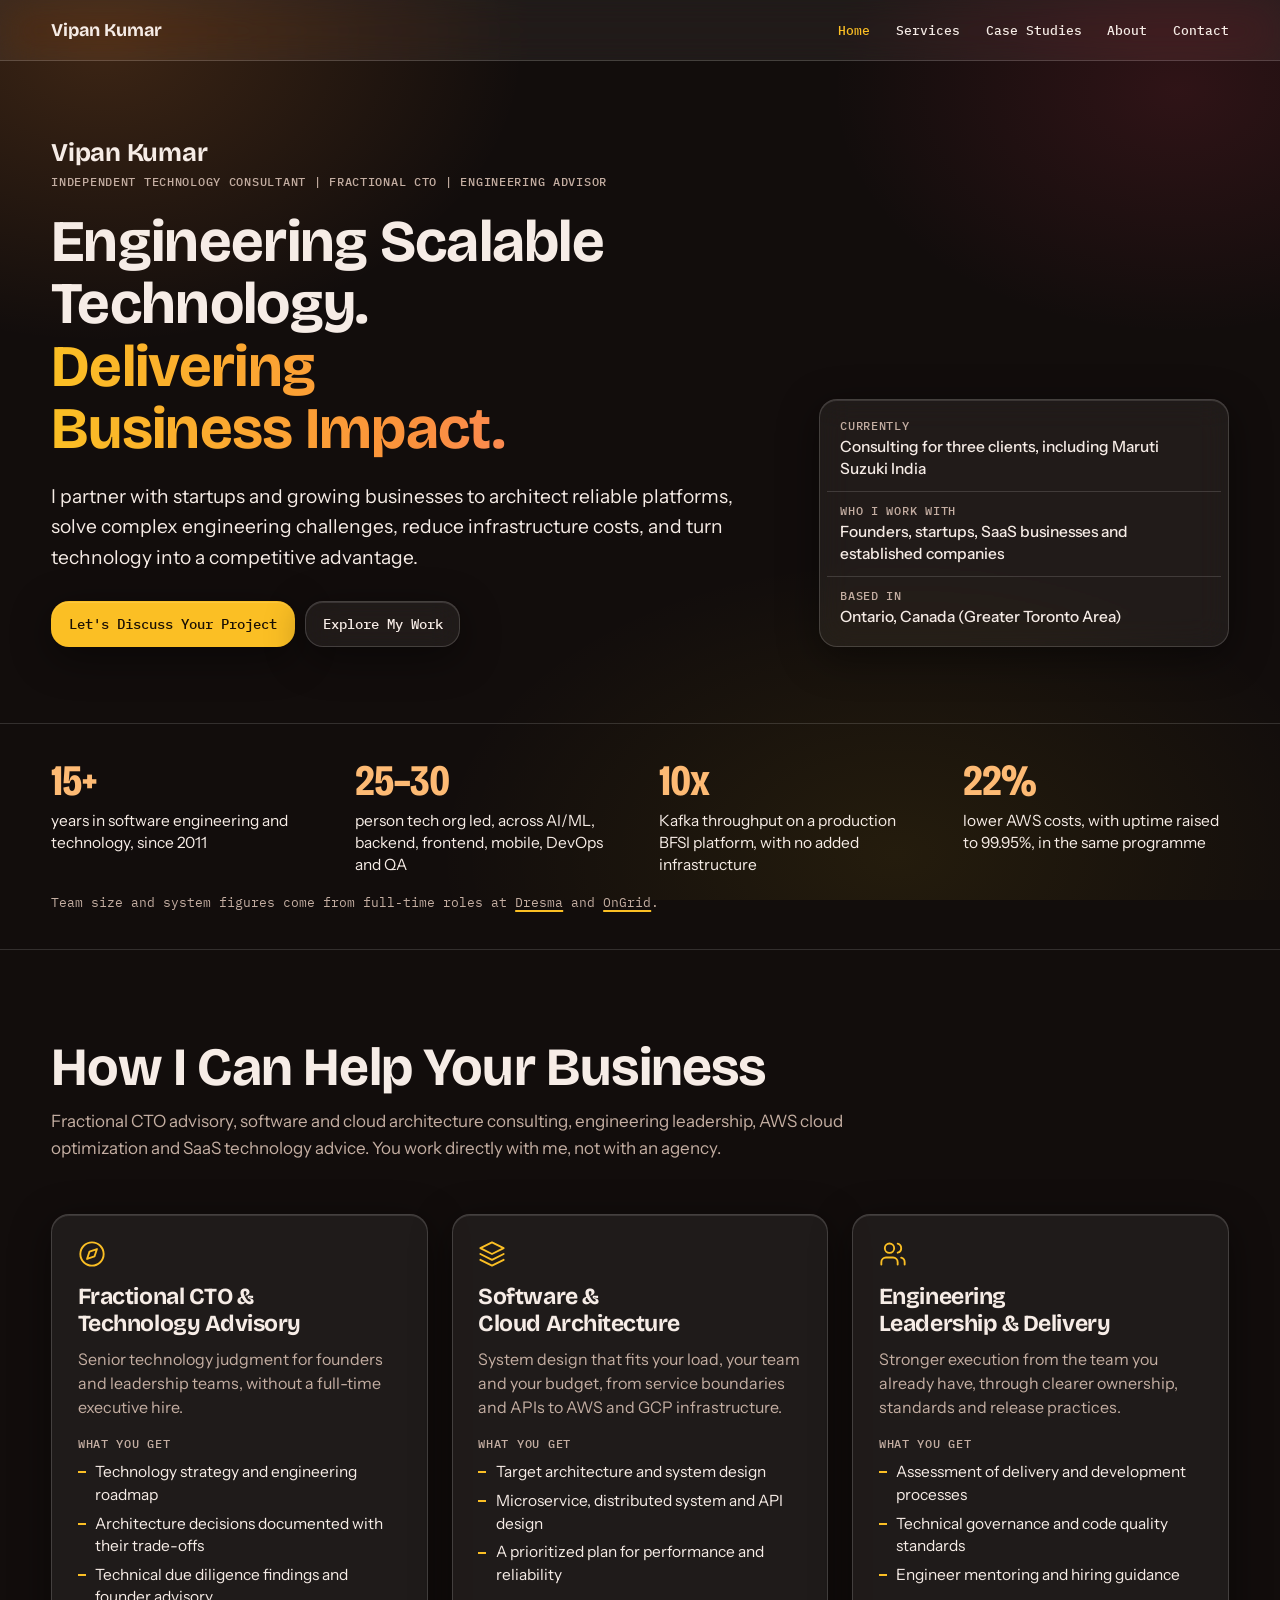
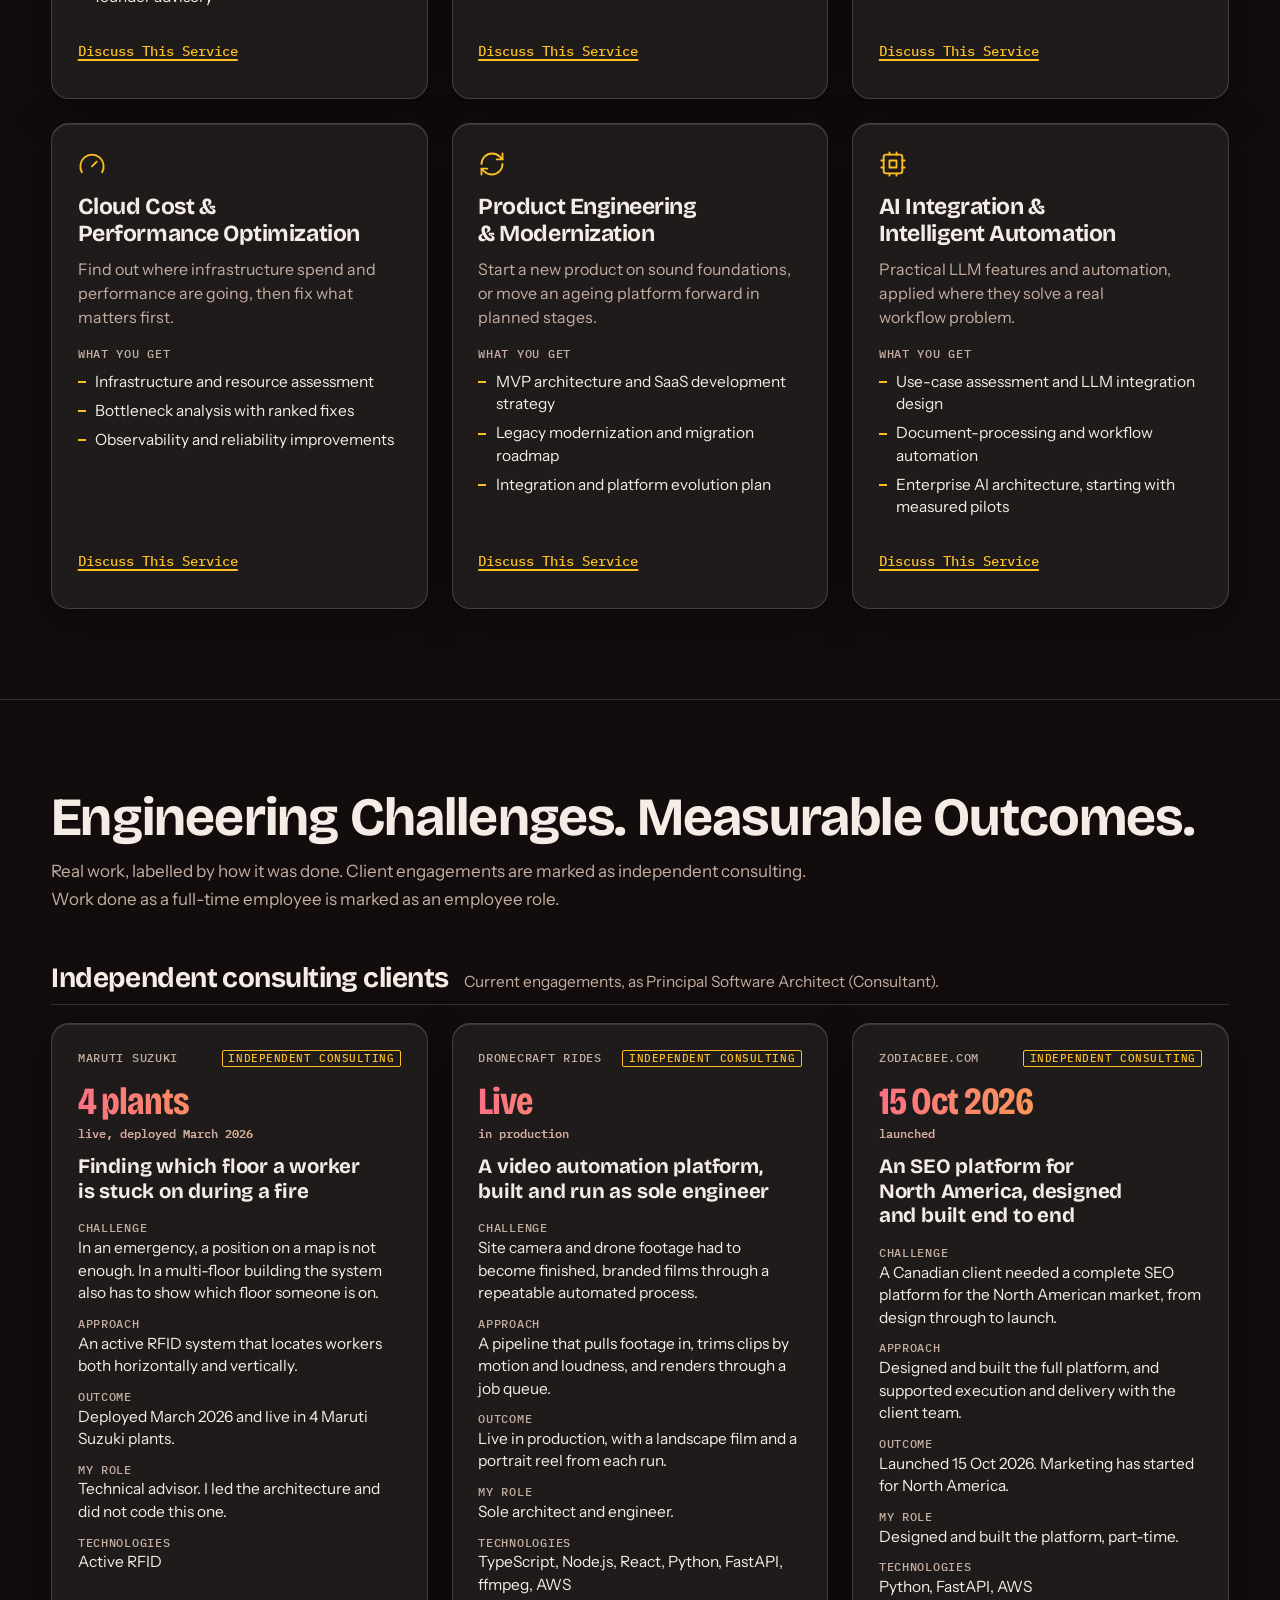
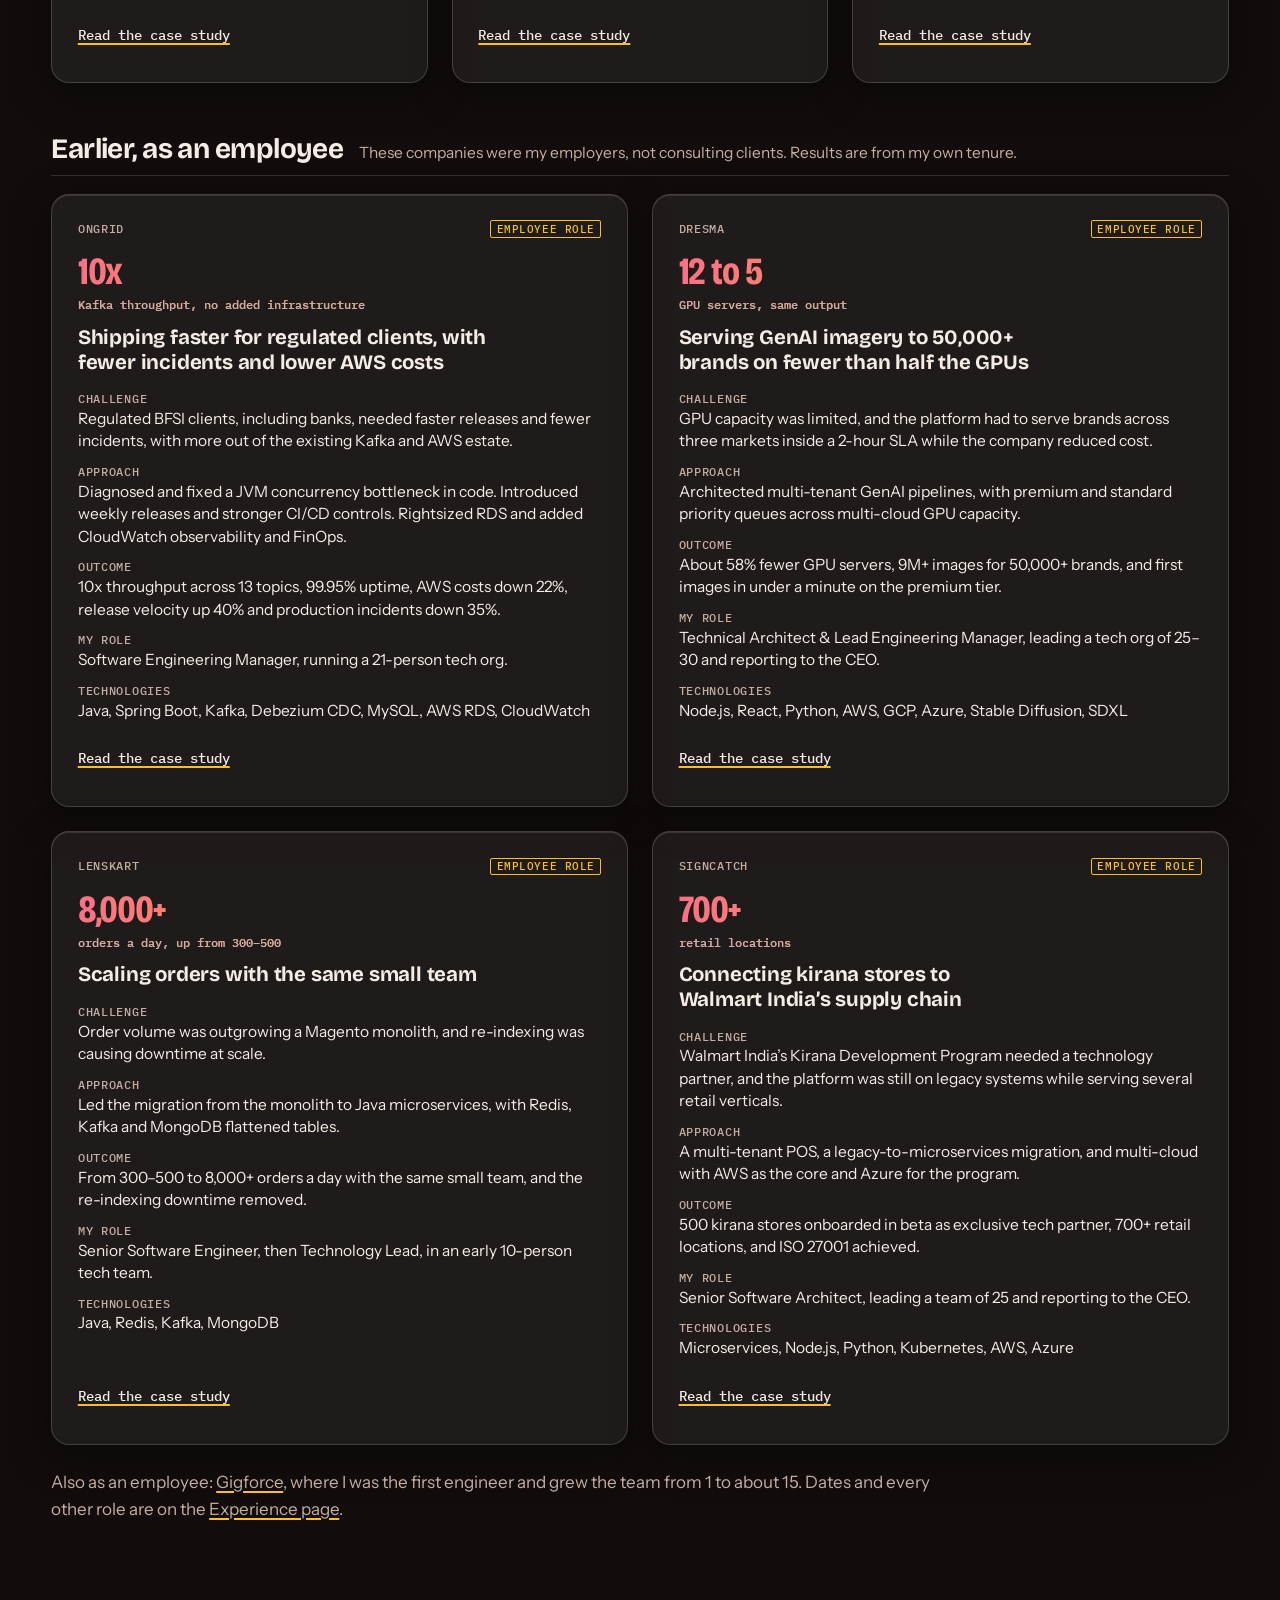
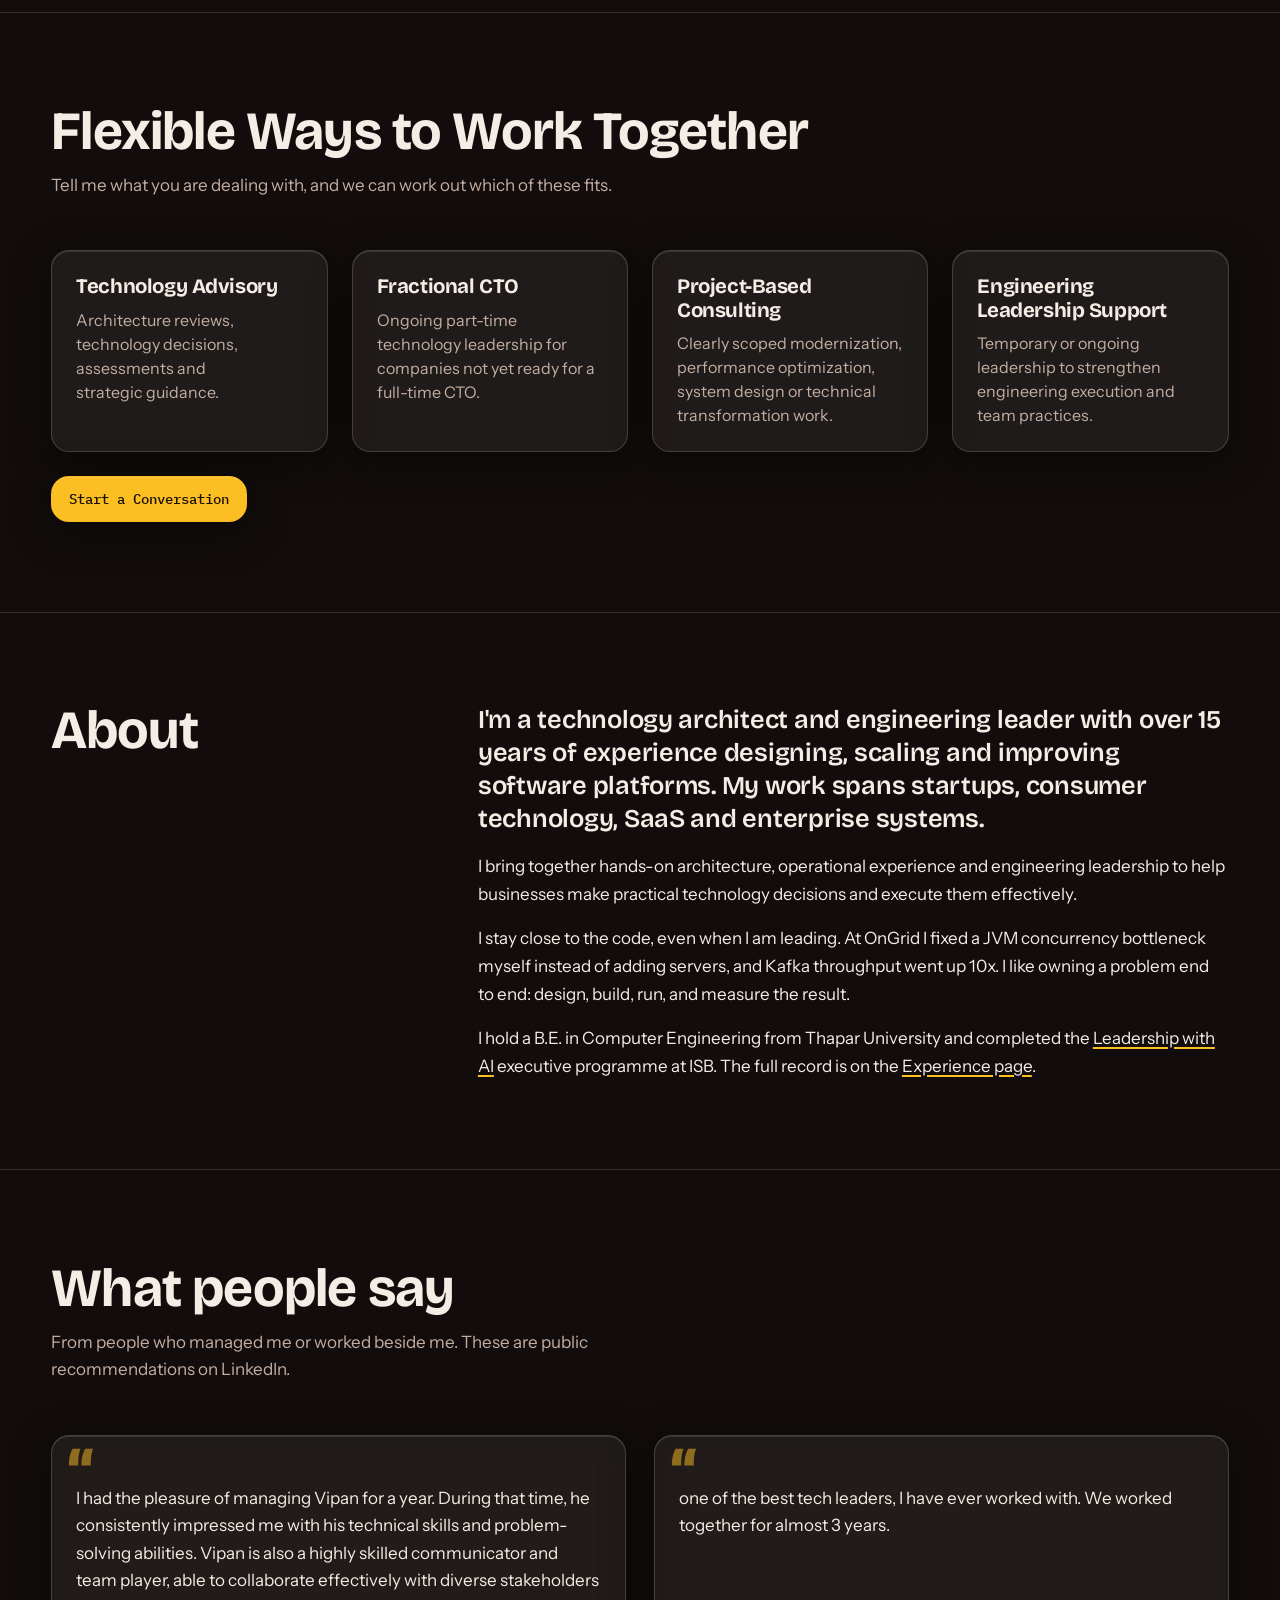
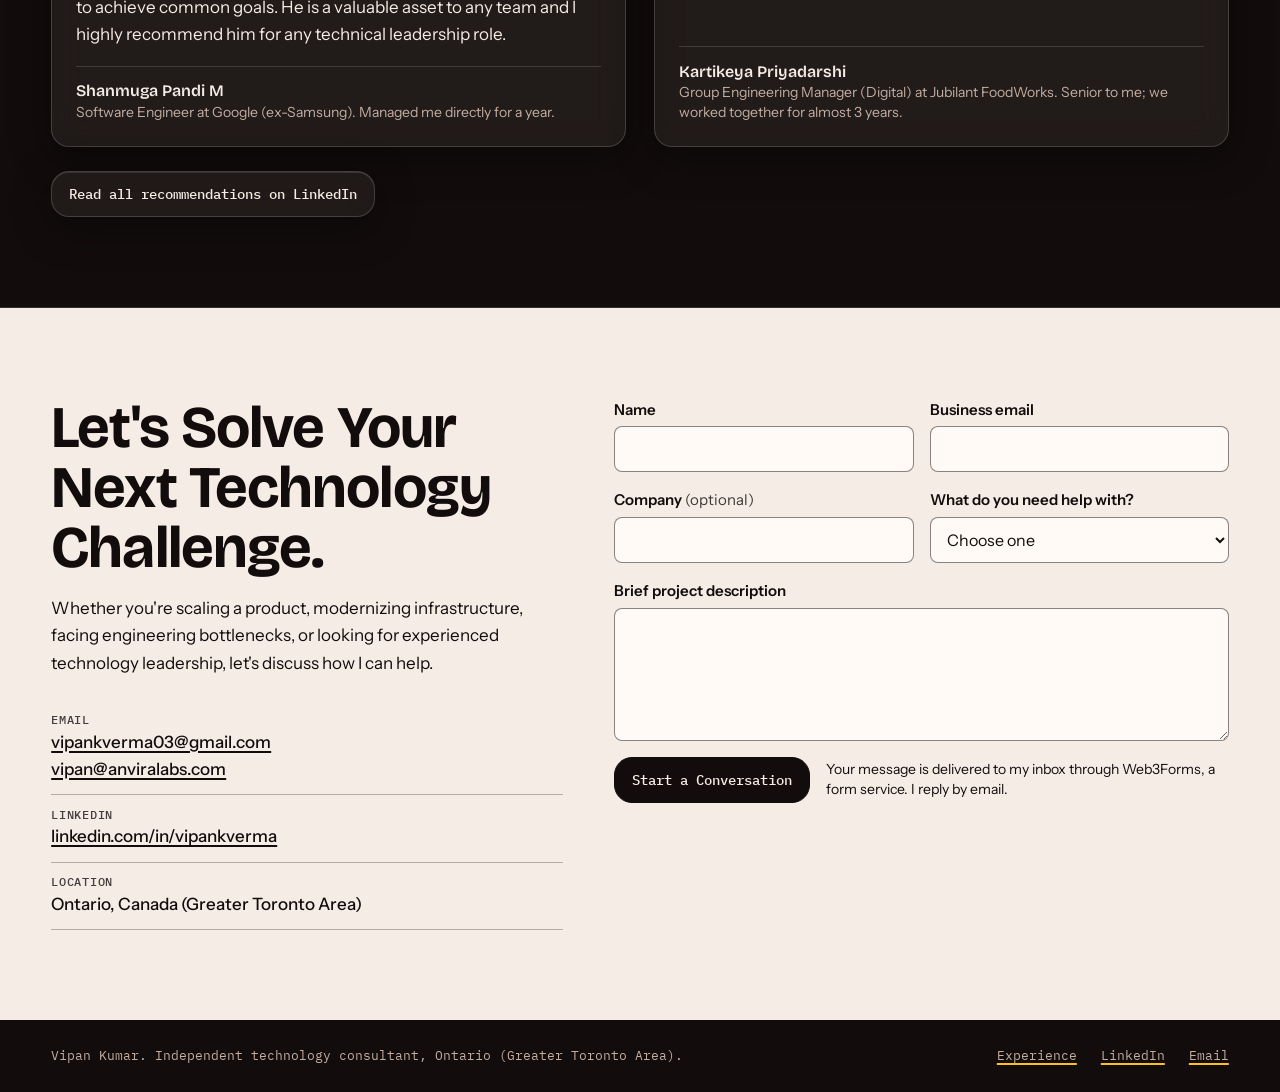
==== index.html @ 1fa14fd3 "Show contact form success message on a green gradient Co-Authored-By: Claude Opus 5.5 <noreply@anthr" ====
<!doctype html>
<html lang="en-CA">
<head>
<meta charset="utf-8">
<meta name="viewport" content="width=device-width, initial-scale=1">
<title>Vipan Kumar | Technology Consultant, Fractional CTO &amp; Software Architect</title>
<meta name="description" content="Independent technology consulting, fractional CTO advisory, cloud architecture, SaaS scalability, and engineering leadership for startups and growing businesses.">
<meta name="author" content="Vipan Kumar">
<link rel="canonical" href="https://vipan.me/">
<meta name="robots" content="index, follow, max-image-preview:large">
<meta property="og:locale" content="en_CA">
<meta name="twitter:title" content="Vipan Kumar | Technology Consultant, Fractional CTO &amp; Software Architect">
<meta name="twitter:description" content="Independent technology consulting, fractional CTO advisory, cloud architecture, SaaS scalability, and engineering leadership for startups and growing businesses.">
<meta name="twitter:image" content="https://vipan.me/assets/og-image.png?v=4">
<link rel="alternate" type="text/plain" href="https://vipan.me/llms.txt" title="LLM-readable summary">
<meta property="og:type" content="website">
<meta property="og:site_name" content="Vipan Kumar">
<meta property="og:title" content="Vipan Kumar | Technology Consultant, Fractional CTO &amp; Software Architect">
<meta property="og:description" content="Independent technology consulting, fractional CTO advisory, cloud architecture, SaaS scalability, and engineering leadership for startups and growing businesses.">
<meta property="og:url" content="https://vipan.me/">
<meta property="og:image" content="https://vipan.me/assets/og-image.png?v=4">
<meta property="og:image:width" content="1200">
<meta property="og:image:height" content="630">
<meta property="og:image:alt" content="Vipan Kumar, independent technology consultant, fractional CTO and software architect">
<meta name="twitter:card" content="summary_large_image">
<meta name="theme-color" media="(prefers-color-scheme: light)" content="#120d0c">
<meta name="theme-color" media="(prefers-color-scheme: dark)" content="#120d0c">
<link rel="icon" href="assets/favicon.svg" type="image/svg+xml">
<link rel="preload" href="assets/fonts/BricolageGrotesque-var-latin.woff2" as="font" type="font/woff2" crossorigin>
<link rel="stylesheet" href="assets/css/site.css?v=202611042500">
<script>document.documentElement.classList.add('js')</script>
<script>try{var q=new URLSearchParams(location.search).get('palette');if(q&&/^[a-z]+$/.test(q))document.documentElement.setAttribute('data-palette',q)}catch(e){}</script>
<script type="application/ld+json">{"@context": "https://schema.org", "@type": "FAQPage", "mainEntity": [{"@type": "Question", "name": "Who is Vipan Kumar?", "acceptedAnswer": {"@type": "Answer", "text": "Vipan Kumar is an independent technology consultant, fractional CTO and software architect based in Ontario (Greater Toronto Area), Canada, with 15+ years of experience since 2011."}}, {"@type": "Question", "name": "What services does Vipan Kumar offer?", "acceptedAnswer": {"@type": "Answer", "text": "Fractional CTO and technology advisory; software and cloud architecture; engineering leadership and delivery; cloud cost and performance optimization, including AWS; product engineering and modernization; and AI integration and intelligent automation."}}, {"@type": "Question", "name": "How can a company work with Vipan Kumar?", "acceptedAnswer": {"@type": "Answer", "text": "Through technology advisory, a fractional CTO arrangement, project-based consulting, or engineering leadership support."}}, {"@type": "Question", "name": "What results has Vipan Kumar delivered?", "acceptedAnswer": {"@type": "Answer", "text": "In full-time roles: 10x Kafka throughput at OnGrid with no added infrastructure; GPU servers cut from 12 to 5 at Dresma; Lenskart scaled from 300-500 to 8,000+ orders a day with the same small team; and 500 kirana stores onboarded in beta for Walmart India's Kirana Development Program through SignCatch. As an independent consultant: led the architecture of an active RFID worker safety system live in 4 Maruti Suzuki plants."}}, {"@type": "Question", "name": "How can I contact Vipan Kumar?", "acceptedAnswer": {"@type": "Answer", "text": "Email vipankverma03@gmail.com or vipan@anviralabs.com, or use https://www.linkedin.com/in/vipankverma/."}}]}</script>
<script type="application/ld+json">{"@context": "https://schema.org", "@type": "Person", "name": "Vipan Kumar", "url": "https://vipan.me/", "jobTitle": "Independent Technology Consultant, Fractional CTO and Software Architect", "description": "Independent technology consultant, fractional CTO and software architect with 15+ years of experience, based in Ontario (Greater Toronto Area).", "email": "mailto:vipankverma03@gmail.com", "sameAs": ["https://www.linkedin.com/in/vipankverma/"], "address": {"@type": "PostalAddress", "addressRegion": "ON", "addressCountry": "CA"}, "alumniOf": [{"@type": "CollegeOrUniversity", "name": "Thapar University"}], "hasCredential": {"@type": "EducationalOccupationalCredential", "name": "Leadership with AI", "credentialCategory": "Executive Education", "url": "https://www.credential.net/8fca11be-3d39-4c0f-8441-4ba1a1315897", "recognizedBy": {"@type": "EducationalOrganization", "name": "Indian School of Business (ISB)"}}, "knowsAbout": ["Software architecture", "Engineering leadership", "Multi-tenant SaaS", "Event-driven architecture", "Microservices", "Java", "Spring Boot", "Node.js", "TypeScript", "Python", "FastAPI", "Kafka", "AWS", "Azure", "GCP", "Kubernetes", "Generative AI in production"]}</script>
<script type="application/ld+json">{"@context": "https://schema.org", "@type": "ProfessionalService", "name": "Vipan Kumar, Technology Consulting", "url": "https://vipan.me/", "description": "Independent technology consulting, fractional CTO advisory, cloud architecture, SaaS scalability, and engineering leadership for startups and growing businesses.", "email": "mailto:vipan@anviralabs.com", "founder": {"@type": "Person", "name": "Vipan Kumar", "url": "https://vipan.me/"}, "address": {"@type": "PostalAddress", "addressRegion": "ON", "addressCountry": "CA"}, "makesOffer": [{"@type": "Offer", "itemOffered": {"@type": "Service", "name": "Fractional CTO and Technology Advisory", "description": "Senior technology judgment for founders and leadership teams, without a full-time executive hire."}}, {"@type": "Offer", "itemOffered": {"@type": "Service", "name": "Software and Cloud Architecture", "description": "System design that fits your load, your team and your budget, from service boundaries and APIs to AWS and GCP infrastructure."}}, {"@type": "Offer", "itemOffered": {"@type": "Service", "name": "Engineering Leadership and Delivery", "description": "Stronger execution from the team you already have, through clearer ownership, standards and release practices."}}, {"@type": "Offer", "itemOffered": {"@type": "Service", "name": "Cloud Cost and Performance Optimization", "description": "Find out where infrastructure spend and performance are going, then fix what matters first."}}, {"@type": "Offer", "itemOffered": {"@type": "Service", "name": "Product Engineering and Modernization", "description": "Start a new product on sound foundations, or move an ageing platform forward in planned stages."}}, {"@type": "Offer", "itemOffered": {"@type": "Service", "name": "AI Integration and Intelligent Automation", "description": "Practical LLM features and automation, applied where they solve a real workflow problem."}}]}</script>
<script type="text/javascript">
    (function(c,l,a,r,i,t,y){
        c[a]=c[a]||function(){(c[a].q=c[a].q||[]).push(arguments)};
        t=l.createElement(r);t.async=1;t.src="https://www.clarity.ms/tag/"+i;
        y=l.getElementsByTagName(r)[0];y.parentNode.insertBefore(t,y);
    })(window, document, "clarity", "script", "z8hk6c4tax");
</script>
</head>
<body>
<a class="skip" href="#main">Skip to content</a>
<header class="site-head"><div class="wrap">
<a class="brand" href="index.html"><span>Vipan Kumar</span></a>
<button class="nav-toggle" type="button" aria-expanded="false" aria-controls="site-nav">Menu</button>
<nav class="site-nav" id="site-nav" aria-label="Main">
<a href="index.html" aria-current="page">Home</a>
<a href="#services">Services</a>
<a href="#work">Case Studies</a>
<a href="#about">About</a>
<a href="#contact">Contact</a>
</nav>
</div></header>
<main id="main">
<section class="hero"><div class="wrap hero-grid">
<div class="hero-main">
<div class="hero-who"><p class="hero-name">Vipan Kumar</p><p class="label">Independent Technology Consultant | Fractional CTO | Engineering Advisor</p></div>
<h1><span>Engineering Scalable Technology.</span> <span>Delivering Business Impact.</span></h1>
<p class="hero-sub">I partner with startups and growing businesses to architect reliable platforms, solve complex engineering challenges, reduce infrastructure costs, and turn technology into a competitive advantage.</p>
<div class="actions hero-cta"><a class="btn primary" href="#contact">Let's Discuss Your Project</a><a class="btn" href="#work">Explore My Work</a></div>
</div>
<div class="hero-aside">
<dl class="spec">
<div><dt class="label">Currently</dt><dd>Consulting for three clients, including Maruti Suzuki India</dd></div>
<div><dt class="label">Who I work with</dt><dd>Founders, startups, SaaS businesses and established companies</dd></div>
<div><dt class="label">Based in</dt><dd>Ontario, Canada (Greater Toronto Area)</dd></div>
</dl>
</div>
</div></section>

<section class="cred" aria-label="Track record"><div class="wrap">
<ul class="cred-list">
<li><strong>15+</strong><span>years in software engineering and technology, since 2011</span></li>
<li><strong>25–30</strong><span>person tech org led, across AI/ML, backend, frontend, mobile, DevOps and QA</span></li>
<li><strong>10x</strong><span>Kafka throughput on a production BFSI platform, with no added infrastructure</span></li>
<li><strong>22%</strong><span>lower AWS costs, with uptime raised to 99.95%, in the same programme</span></li>
</ul>
<p class="cred-note">Team size and system figures come from full-time roles at <a href="work/dresma.html">Dresma</a> and <a href="work/ongrid.html">OnGrid</a>.</p>
</div></section>

<section class="section" id="services" aria-labelledby="services-h"><div class="wrap">
<div class="section-head"><h2 id="services-h">How I Can Help Your Business</h2><p>Fractional CTO advisory, software and cloud architecture consulting, engineering leadership, AWS cloud optimization and SaaS technology advice. You work directly with me, not with an agency.</p></div>
<div class="svc-grid">
<article class="svc reveal">
<svg class="svc-icon" viewBox="0 0 24 24" width="28" height="28" fill="none" stroke="currentColor" stroke-width="1.6" stroke-linecap="round" stroke-linejoin="round" aria-hidden="true"><circle cx="12" cy="12" r="10"/><path d="m16.24 7.76-2.12 6.36-6.36 2.12 2.12-6.36z"/></svg>
<h3>Fractional CTO &amp; Technology Advisory</h3>
<p>Senior technology judgment for founders and leadership teams, without a full-time executive hire.</p>
<p class="label">What you get</p>
<ul><li>Technology strategy and engineering roadmap</li><li>Architecture decisions documented with their trade-offs</li><li>Technical due diligence findings and founder advisory</li></ul>
<a class="svc-cta" href="#contact" data-topic="Fractional CTO and Technology Advisory" aria-label="Discuss this service: Fractional CTO and Technology Advisory">Discuss This Service</a>
</article>
<article class="svc reveal">
<svg class="svc-icon" viewBox="0 0 24 24" width="28" height="28" fill="none" stroke="currentColor" stroke-width="1.6" stroke-linecap="round" stroke-linejoin="round" aria-hidden="true"><path d="M12 2 2 7l10 5 10-5z"/><path d="m2 17 10 5 10-5"/><path d="m2 12 10 5 10-5"/></svg>
<h3>Software &amp; Cloud Architecture</h3>
<p>System design that fits your load, your team and your budget, from service boundaries and APIs to AWS and GCP infrastructure.</p>
<p class="label">What you get</p>
<ul><li>Target architecture and system design</li><li>Microservice, distributed system and API design</li><li>A prioritized plan for performance and reliability</li></ul>
<a class="svc-cta" href="#contact" data-topic="Software and Cloud Architecture" aria-label="Discuss this service: Software and Cloud Architecture">Discuss This Service</a>
</article>
<article class="svc reveal">
<svg class="svc-icon" viewBox="0 0 24 24" width="28" height="28" fill="none" stroke="currentColor" stroke-width="1.6" stroke-linecap="round" stroke-linejoin="round" aria-hidden="true"><path d="M16 21v-2a4 4 0 0 0-4-4H6a4 4 0 0 0-4 4v2"/><circle cx="9" cy="7" r="4"/><path d="M22 21v-2a4 4 0 0 0-3-3.87"/><path d="M16 3.13a4 4 0 0 1 0 7.75"/></svg>
<h3>Engineering Leadership &amp; Delivery</h3>
<p>Stronger execution from the team you already have, through clearer ownership, standards and release practices.</p>
<p class="label">What you get</p>
<ul><li>Assessment of delivery and development processes</li><li>Technical governance and code quality standards</li><li>Engineer mentoring and hiring guidance</li></ul>
<a class="svc-cta" href="#contact" data-topic="Engineering Leadership and Delivery" aria-label="Discuss this service: Engineering Leadership and Delivery">Discuss This Service</a>
</article>
<article class="svc reveal">
<svg class="svc-icon" viewBox="0 0 24 24" width="28" height="28" fill="none" stroke="currentColor" stroke-width="1.6" stroke-linecap="round" stroke-linejoin="round" aria-hidden="true"><path d="m12 14 4-4"/><path d="M3.34 19a10 10 0 1 1 17.32 0"/></svg>
<h3>Cloud Cost &amp; Performance Optimization</h3>
<p>Find out where infrastructure spend and performance are going, then fix what matters first.</p>
<p class="label">What you get</p>
<ul><li>Infrastructure and resource assessment</li><li>Bottleneck analysis with ranked fixes</li><li>Observability and reliability improvements</li></ul>
<a class="svc-cta" href="#contact" data-topic="Cloud Cost and Performance Optimization" aria-label="Discuss this service: Cloud Cost and Performance Optimization">Discuss This Service</a>
</article>
<article class="svc reveal">
<svg class="svc-icon" viewBox="0 0 24 24" width="28" height="28" fill="none" stroke="currentColor" stroke-width="1.6" stroke-linecap="round" stroke-linejoin="round" aria-hidden="true"><path d="M3 12a9 9 0 0 1 9-9 9.75 9.75 0 0 1 6.74 2.74L21 8"/><path d="M21 3v5h-5"/><path d="M21 12a9 9 0 0 1-9 9 9.75 9.75 0 0 1-6.74-2.74L3 16"/><path d="M8 16H3v5"/></svg>
<h3>Product Engineering &amp; Modernization</h3>
<p>Start a new product on sound foundations, or move an ageing platform forward in planned stages.</p>
<p class="label">What you get</p>
<ul><li>MVP architecture and SaaS development strategy</li><li>Legacy modernization and migration roadmap</li><li>Integration and platform evolution plan</li></ul>
<a class="svc-cta" href="#contact" data-topic="Product Engineering and Modernization" aria-label="Discuss this service: Product Engineering and Modernization">Discuss This Service</a>
</article>
<article class="svc reveal">
<svg class="svc-icon" viewBox="0 0 24 24" width="28" height="28" fill="none" stroke="currentColor" stroke-width="1.6" stroke-linecap="round" stroke-linejoin="round" aria-hidden="true"><rect x="4" y="4" width="16" height="16" rx="2"/><rect x="9" y="9" width="6" height="6"/><path d="M15 2v2M9 2v2M15 20v2M9 20v2M2 15h2M2 9h2M20 15h2M20 9h2"/></svg>
<h3>AI Integration &amp; Intelligent Automation</h3>
<p>Practical LLM features and automation, applied where they solve a real workflow problem.</p>
<p class="label">What you get</p>
<ul><li>Use-case assessment and LLM integration design</li><li>Document-processing and workflow automation</li><li>Enterprise AI architecture, starting with measured pilots</li></ul>
<a class="svc-cta" href="#contact" data-topic="AI Integration and Intelligent Automation" aria-label="Discuss this service: AI Integration and Intelligent Automation">Discuss This Service</a>
</article>
</div>
</div></section>

<section class="section" id="work" aria-labelledby="work-h"><div class="wrap">
<div class="section-head"><h2 id="work-h">Engineering Challenges. Measurable Outcomes.</h2><p>Real work, labelled by how it was done. Client engagements are marked as independent consulting. Work done as a full-time employee is marked as an employee role.</p></div>
<div class="proof-group">
<div class="proof-group-head"><h3>Independent consulting clients</h3><p>Current engagements, as Principal Software Architect (Consultant).</p></div>
<div class="proof-grid three">
<article class="proof reveal">
<div class="proof-top"><p class="label">Maruti Suzuki</p><span class="flag">Independent consulting</span></div>
<p class="work-metric">4 plants<small>live, deployed March 2026</small></p>
<h4><a href="work/maruti-suzuki-rfid.html">Finding which floor a worker is stuck on during a fire</a></h4>
<dl class="proof-facts">
<div><dt>Challenge</dt><dd>In an emergency, a position on a map is not enough. In a multi-floor building the system also has to show which floor someone is on.</dd></div>
<div><dt>Approach</dt><dd>An active RFID system that locates workers both horizontally and vertically.</dd></div>
<div><dt>Outcome</dt><dd>Deployed March 2026 and live in 4 Maruti Suzuki plants.</dd></div>
<div><dt>My role</dt><dd>Technical advisor. I led the architecture and did not code this one.</dd></div>
<div><dt>Technologies</dt><dd>Active RFID</dd></div>
</dl>
<a class="more" href="work/maruti-suzuki-rfid.html" aria-label="Read the Maruti Suzuki case study">Read the case study</a>
</article>
<article class="proof reveal">
<div class="proof-top"><p class="label">DroneCraft Rides</p><span class="flag">Independent consulting</span></div>
<p class="work-metric">Live<small>in production</small></p>
<h4><a href="work/dronecraft.html">A video automation platform, built and run as sole engineer</a></h4>
<dl class="proof-facts">
<div><dt>Challenge</dt><dd>Site camera and drone footage had to become finished, branded films through a repeatable automated process.</dd></div>
<div><dt>Approach</dt><dd>A pipeline that pulls footage in, trims clips by motion and loudness, and renders through a job queue.</dd></div>
<div><dt>Outcome</dt><dd>Live in production, with a landscape film and a portrait reel from each run.</dd></div>
<div><dt>My role</dt><dd>Sole architect and engineer.</dd></div>
<div><dt>Technologies</dt><dd>TypeScript, Node.js, React, Python, FastAPI, ffmpeg, AWS</dd></div>
</dl>
<a class="more" href="work/dronecraft.html" aria-label="Read the DroneCraft Rides case study">Read the case study</a>
</article>
<article class="proof reveal">
<div class="proof-top"><p class="label">ZodiacBee.com</p><span class="flag">Independent consulting</span></div>
<p class="work-metric">15 Oct 2026<small>launched</small></p>
<h4><a href="work/zodiacbee.html">An SEO platform for North America, designed and built end to end</a></h4>
<dl class="proof-facts">
<div><dt>Challenge</dt><dd>A Canadian client needed a complete SEO platform for the North American market, from design through to launch.</dd></div>
<div><dt>Approach</dt><dd>Designed and built the full platform, and supported execution and delivery with the client team.</dd></div>
<div><dt>Outcome</dt><dd>Launched 15 Oct 2026. Marketing has started for North America.</dd></div>
<div><dt>My role</dt><dd>Designed and built the platform, part-time.</dd></div>
<div><dt>Technologies</dt><dd>Python, FastAPI, AWS</dd></div>
</dl>
<a class="more" href="work/zodiacbee.html" aria-label="Read the ZodiacBee.com case study">Read the case study</a>
</article>
</div>
</div>
<div class="proof-group">
<div class="proof-group-head"><h3>Earlier, as an employee</h3><p>These companies were my employers, not consulting clients. Results are from my own tenure.</p></div>
<div class="proof-grid">
<article class="proof reveal">
<div class="proof-top"><p class="label">OnGrid</p><span class="flag">Employee role</span></div>
<p class="work-metric">10x<small>Kafka throughput, no added infrastructure</small></p>
<h4><a href="work/ongrid.html">Shipping faster for regulated clients, with fewer incidents and lower AWS costs</a></h4>
<dl class="proof-facts">
<div><dt>Challenge</dt><dd>Regulated BFSI clients, including banks, needed faster releases and fewer incidents, with more out of the existing Kafka and AWS estate.</dd></div>
<div><dt>Approach</dt><dd>Diagnosed and fixed a JVM concurrency bottleneck in code. Introduced weekly releases and stronger CI/CD controls. Rightsized RDS and added CloudWatch observability and FinOps.</dd></div>
<div><dt>Outcome</dt><dd>10x throughput across 13 topics, 99.95% uptime, AWS costs down 22%, release velocity up 40% and production incidents down 35%.</dd></div>
<div><dt>My role</dt><dd>Software Engineering Manager, running a 21-person tech org.</dd></div>
<div><dt>Technologies</dt><dd>Java, Spring Boot, Kafka, Debezium CDC, MySQL, AWS RDS, CloudWatch</dd></div>
</dl>
<a class="more" href="work/ongrid.html" aria-label="Read the OnGrid case study">Read the case study</a>
</article>
<article class="proof reveal">
<div class="proof-top"><p class="label">Dresma</p><span class="flag">Employee role</span></div>
<p class="work-metric">12 to 5<small>GPU servers, same output</small></p>
<h4><a href="work/dresma.html">Serving GenAI imagery to 50,000+ brands on fewer than half the GPUs</a></h4>
<dl class="proof-facts">
<div><dt>Challenge</dt><dd>GPU capacity was limited, and the platform had to serve brands across three markets inside a 2-hour SLA while the company reduced cost.</dd></div>
<div><dt>Approach</dt><dd>Architected multi-tenant GenAI pipelines, with premium and standard priority queues across multi-cloud GPU capacity.</dd></div>
<div><dt>Outcome</dt><dd>About 58% fewer GPU servers, 9M+ images for 50,000+ brands, and first images in under a minute on the premium tier.</dd></div>
<div><dt>My role</dt><dd>Technical Architect &amp; Lead Engineering Manager, leading a tech org of 25–30 and reporting to the CEO.</dd></div>
<div><dt>Technologies</dt><dd>Node.js, React, Python, AWS, GCP, Azure, Stable Diffusion, SDXL</dd></div>
</dl>
<a class="more" href="work/dresma.html" aria-label="Read the Dresma case study">Read the case study</a>
</article>
<article class="proof reveal">
<div class="proof-top"><p class="label">Lenskart</p><span class="flag">Employee role</span></div>
<p class="work-metric">8,000+<small>orders a day, up from 300–500</small></p>
<h4><a href="work/lenskart.html">Scaling orders with the same small team</a></h4>
<dl class="proof-facts">
<div><dt>Challenge</dt><dd>Order volume was outgrowing a Magento monolith, and re-indexing was causing downtime at scale.</dd></div>
<div><dt>Approach</dt><dd>Led the migration from the monolith to Java microservices, with Redis, Kafka and MongoDB flattened tables.</dd></div>
<div><dt>Outcome</dt><dd>From 300–500 to 8,000+ orders a day with the same small team, and the re-indexing downtime removed.</dd></div>
<div><dt>My role</dt><dd>Senior Software Engineer, then Technology Lead, in an early 10-person tech team.</dd></div>
<div><dt>Technologies</dt><dd>Java, Redis, Kafka, MongoDB</dd></div>
</dl>
<a class="more" href="work/lenskart.html" aria-label="Read the Lenskart case study">Read the case study</a>
</article>
<article class="proof reveal">
<div class="proof-top"><p class="label">SignCatch</p><span class="flag">Employee role</span></div>
<p class="work-metric">700+<small>retail locations</small></p>
<h4><a href="work/signcatch-walmart-kdp.html">Connecting kirana stores to Walmart India’s supply chain</a></h4>
<dl class="proof-facts">
<div><dt>Challenge</dt><dd>Walmart India’s Kirana Development Program needed a technology partner, and the platform was still on legacy systems while serving several retail verticals.</dd></div>
<div><dt>Approach</dt><dd>A multi-tenant POS, a legacy-to-microservices migration, and multi-cloud with AWS as the core and Azure for the program.</dd></div>
<div><dt>Outcome</dt><dd>500 kirana stores onboarded in beta as exclusive tech partner, 700+ retail locations, and ISO 27001 achieved.</dd></div>
<div><dt>My role</dt><dd>Senior Software Architect, leading a team of 25 and reporting to the CEO.</dd></div>
<div><dt>Technologies</dt><dd>Microservices, Node.js, Python, Kubernetes, AWS, Azure</dd></div>
</dl>
<a class="more" href="work/signcatch-walmart-kdp.html" aria-label="Read the SignCatch case study">Read the case study</a>
</article>
</div>
</div>
<p class="proof-more">Also as an employee: <a href="work/gigforce.html">Gigforce</a>, where I was the first engineer and grew the team from 1 to about 15. Dates and every other role are on the <a href="experience.html">Experience page</a>.</p>
</div></section>

<section class="section" id="engagement" aria-labelledby="engagement-h"><div class="wrap">
<div class="section-head"><h2 id="engagement-h">Flexible Ways to Work Together</h2><p>Tell me what you are dealing with, and we can work out which of these fits.</p></div>
<ul class="eng-grid">
<li class="eng reveal"><h3>Technology Advisory</h3><p>Architecture reviews, technology decisions, assessments and strategic guidance.</p></li>
<li class="eng reveal"><h3>Fractional CTO</h3><p>Ongoing part-time technology leadership for companies not yet ready for a full-time CTO.</p></li>
<li class="eng reveal"><h3>Project-Based Consulting</h3><p>Clearly scoped modernization, performance optimization, system design or technical transformation work.</p></li>
<li class="eng reveal"><h3>Engineering Leadership Support</h3><p>Temporary or ongoing leadership to strengthen engineering execution and team practices.</p></li>
</ul>
<p class="eng-cta"><a class="btn primary" href="#contact">Start a Conversation</a></p>
</div></section>

<section class="section" id="about" aria-labelledby="about-h"><div class="wrap about-grid">
<h2 id="about-h">About</h2>
<div class="how-body">
<p class="about-lead">I'm a technology architect and engineering leader with over 15 years of experience designing, scaling and improving software platforms. My work spans startups, consumer technology, SaaS and enterprise systems.</p>
<p>I bring together hands-on architecture, operational experience and engineering leadership to help businesses make practical technology decisions and execute them effectively.</p>
<p>I stay close to the code, even when I am leading. At OnGrid I fixed a JVM concurrency bottleneck myself instead of adding servers, and Kafka throughput went up 10x. I like owning a problem end to end: design, build, run, and measure the result.</p>
<p>I hold a B.E. in Computer Engineering from Thapar University and completed the <a href="https://www.credential.net/8fca11be-3d39-4c0f-8441-4ba1a1315897" rel="noopener">Leadership with AI</a> executive programme at ISB. The full record is on the <a href="experience.html">Experience page</a>.</p>
</div>
</div></section>

<section class="section" id="recommendations" aria-labelledby="recs-h"><div class="wrap">
<div class="section-head"><h2 id="recs-h">What people say</h2><p>From people who managed me or worked beside me. These are public recommendations on LinkedIn.</p></div>
<div class="quotes">
<figure class="quote reveal">
<blockquote><p>I had the pleasure of managing Vipan for a year. During that time, he consistently impressed me with his technical skills and problem-solving abilities. Vipan is also a highly skilled communicator and team player, able to collaborate effectively with diverse stakeholders to achieve common goals. He is a valuable asset to any team and I highly recommend him for any technical leadership role.</p></blockquote>
<figcaption><b>Shanmuga Pandi M</b><span>Software Engineer at Google (ex-Samsung). Managed me directly for a year.</span></figcaption>
</figure>
<figure class="quote reveal">
<blockquote><p>one of the best tech leaders, I have ever worked with. We worked together for almost 3 years.</p></blockquote>
<figcaption><b>Kartikeya Priyadarshi</b><span>Group Engineering Manager (Digital) at Jubilant FoodWorks. Senior to me; we worked together for almost 3 years.</span></figcaption>
</figure>
</div>
<p class="quotes-link"><a class="btn" href="https://www.linkedin.com/in/vipankverma/details/recommendations/" target="_blank" rel="noopener noreferrer">Read all recommendations on LinkedIn</a></p>
</div></section>

<section class="contact" id="contact" aria-labelledby="contact-h"><div class="wrap contact-grid">
<div class="contact-intro">
<h2 id="contact-h">Let's Solve Your Next Technology Challenge.</h2>
<p class="contact-lead">Whether you're scaling a product, modernizing infrastructure, facing engineering bottlenecks, or looking for experienced technology leadership, let's discuss how I can help.</p>
<dl>
<div><dt class="label">Email</dt><dd><a href="mailto:vipankverma03@gmail.com?subject=Consulting%20enquiry">vipankverma03@gmail.com</a><br><a href="mailto:vipan@anviralabs.com?subject=Consulting%20enquiry">vipan@anviralabs.com</a></dd></div>
<div><dt class="label">LinkedIn</dt><dd><a href="https://www.linkedin.com/in/vipankverma/" rel="me">linkedin.com/in/vipankverma</a></dd></div>
<div><dt class="label">Location</dt><dd>Ontario, Canada (Greater Toronto Area)</dd></div>
</dl>
</div>
<form class="contact-form" id="contact-form" action="https://api.web3forms.com/submit" method="POST" data-fallback="vipankverma03@gmail.com or vipan@anviralabs.com">
<input type="hidden" name="access_key" value="2db52a5c-e76e-46fc-81e2-e4c88a7192e3">
<input type="hidden" name="subject" value="Consulting enquiry from vipan.me">
<input type="hidden" name="from_name" value="vipan.me contact form">
<input type="checkbox" name="botcheck" tabindex="-1" autocomplete="off" aria-hidden="true" style="display:none">
<div class="field"><label for="cf-name">Name</label><input id="cf-name" name="name" type="text" autocomplete="name" required></div>
<div class="field"><label for="cf-email">Business email</label><input id="cf-email" name="email" type="email" autocomplete="email" required></div>
<div class="field"><label for="cf-company">Company <span>(optional)</span></label><input id="cf-company" name="company" type="text" autocomplete="organization"></div>
<div class="field"><label for="cf-topic">What do you need help with?</label><select id="cf-topic" name="topic" required><option value="">Choose one</option><option>Fractional CTO and Technology Advisory</option><option>Software and Cloud Architecture</option><option>Engineering Leadership and Delivery</option><option>Cloud Cost and Performance Optimization</option><option>Product Engineering and Modernization</option><option>AI Integration and Intelligent Automation</option><option>Something else</option></select></div>
<div class="field wide"><label for="cf-desc">Brief project description</label><textarea id="cf-desc" name="message" rows="5" maxlength="1000" required></textarea></div>
<div class="field wide form-foot">
<button class="btn primary" type="submit">Start a Conversation</button>
<p class="form-note">Your message is delivered to my inbox through Web3Forms, a form service. I reply by email.</p>
</div>
<div class="form-status wide" role="status" aria-live="polite" hidden></div>
</form>
</div></section>
</main>
<footer class="site-foot"><div class="wrap">
<span>Vipan Kumar. Independent technology consultant, Ontario (Greater Toronto Area).</span>
<nav class="foot-nav" aria-label="Secondary"><a href="experience.html">Experience</a><a href="https://www.linkedin.com/in/vipankverma/" rel="me">LinkedIn</a><a href="mailto:vipankverma03@gmail.com">Email</a></nav>
</div></footer>
<script src="assets/js/site.js?v=202611042500"></script>
</body>
</html>
---- assets/css/site.css ----
/* Vipan Kumar portfolio. Plain CSS, no build step. */

@font-face { font-family: "Bricolage Grotesque"; src: url("../fonts/BricolageGrotesque-var-latin.woff2") format("woff2"); font-weight: 200 800; font-stretch: 75% 100%; font-display: swap; }
@font-face { font-family: "Instrument Sans"; src: url("../fonts/InstrumentSans-var-latin.woff2") format("woff2"); font-weight: 400 700; font-stretch: 75% 100%; font-display: swap; }
@font-face { font-family: "IBM Plex Mono"; src: url("../fonts/IBMPlexMono-400-latin.woff2") format("woff2"); font-weight: 400; font-display: swap; }
@font-face { font-family: "IBM Plex Mono"; src: url("../fonts/IBMPlexMono-500-latin.woff2") format("woff2"); font-weight: 500; font-display: swap; }

:root {
  color-scheme: light;
  --bg: #f2f4f0;
  --surface: #fafbf8;
  --ink: #111a17;
  --muted: #47544e;
  --rule: #c6cec8;
  --rule-strong: #111a17;
  --accent: #b5390a;
  --accent-ink: #fff8f3;
  --data: #0f5f50;
  --data-soft: #cfdcd5;
  --grid: rgba(17, 26, 23, .055);

  --display: "Bricolage Grotesque", ui-sans-serif, system-ui, -apple-system, "Segoe UI", sans-serif;
  --sans: "Instrument Sans", ui-sans-serif, system-ui, -apple-system, "Segoe UI", sans-serif;
  --mono: "IBM Plex Mono", ui-monospace, "SF Mono", Menlo, Consolas, monospace;

  --gutter: clamp(16px, 4vw, 56px);
  --page: 1320px;
  --ease: cubic-bezier(.2, .7, .2, 1);
}
@media (prefers-color-scheme: dark) {
  :root:not([data-theme="light"]) {
    color-scheme: dark;
    --bg: #0e1312;
    --surface: #151c1a;
    --ink: #e9ede8;
    --muted: #a5b1aa;
    --rule: #2d3734;
    --rule-strong: #e9ede8;
    --accent: #ff9460;
    --accent-ink: #1a0d06;
    --data: #65cfb5;
    --data-soft: #27332f;
    --grid: rgba(233, 237, 232, .05);
  }
}
:root[data-theme="dark"] {
  color-scheme: dark;
  --bg: #0e1312;
  --surface: #151c1a;
  --ink: #e9ede8;
  --muted: #a5b1aa;
  --rule: #2d3734;
  --rule-strong: #e9ede8;
  --accent: #ff9460;
  --accent-ink: #1a0d06;
  --data: #65cfb5;
  --data-soft: #27332f;
  --grid: rgba(233, 237, 232, .05);
}

*, *::before, *::after { box-sizing: border-box; }
html { -webkit-text-size-adjust: 100%; scroll-behavior: smooth; scroll-padding-top: 84px; }
body { margin: 0; background: var(--bg); color: var(--ink); font: 400 1.0625rem/1.6 var(--sans); overflow-wrap: break-word; }
h1, h2, h3, p, ul, ol, dl, dd, figure { margin: 0; }
ul, ol { padding: 0; list-style: none; }
img, svg { display: block; max-width: 100%; }
a { color: inherit; text-decoration-color: var(--accent); text-decoration-thickness: 1.5px; text-underline-offset: .2em; }
a:hover { color: var(--accent); }
:focus-visible { outline: 3px solid var(--accent); outline-offset: 3px; border-radius: 2px; }
h1, h2, h3 { font-family: var(--display); font-weight: 700; line-height: 1.05; letter-spacing: -.02em; text-wrap: balance; }
p { text-wrap: pretty; }

.wrap { max-width: var(--page); margin-inline: auto; padding-inline: var(--gutter); }
.skip { position: absolute; left: var(--gutter); top: -60px; z-index: 30; background: var(--accent); color: var(--accent-ink); padding: .5rem .9rem; font: 500 .875rem var(--mono); }
.skip:focus { top: 8px; color: var(--accent-ink); }
.label { font: 500 .75rem/1.4 var(--mono); letter-spacing: .06em; text-transform: uppercase; color: var(--muted); }

/* Header */
.site-head { position: sticky; top: 0; z-index: 20; background: color-mix(in srgb, var(--bg) 90%, transparent); backdrop-filter: blur(10px); border-bottom: 1px solid var(--rule); }
.site-head .wrap { display: flex; align-items: center; justify-content: space-between; gap: 1rem; min-height: 60px; }
.brand { font: 700 1.125rem/1 var(--display); letter-spacing: -.01em; text-decoration: none; white-space: nowrap; }
.site-nav { display: flex; align-items: center; gap: clamp(.65rem, 2vw, 1.75rem); font: 500 .8125rem var(--mono); }
.site-nav a { text-decoration: none; padding: .5rem 0; }
.site-nav a:hover { text-decoration: underline; }
.theme-btn { display: none; font: 500 .8125rem var(--mono); color: inherit; background: none; border: 1px solid var(--rule); border-radius: 2px; padding: .4rem .6rem; cursor: pointer; min-height: 34px; white-space: nowrap; }
.theme-btn:hover { border-color: var(--accent); color: var(--accent); }
.js .theme-btn { display: inline-block; }
.progress { display: none; }

/* Buttons */
.actions { display: flex; flex-wrap: wrap; gap: .625rem; }
.btn { display: inline-flex; align-items: center; min-height: 46px; padding: .625rem 1.05rem; font: 500 .875rem/1.3 var(--mono); text-decoration: none; border: 1px solid var(--rule-strong); border-radius: 2px; transition: background .18s, color .18s, border-color .18s; }
.btn:hover { background: var(--ink); color: var(--bg); }
.btn.primary { background: var(--accent); border-color: var(--accent); color: var(--accent-ink); }
.btn.primary:hover { background: var(--ink); border-color: var(--ink); color: var(--bg); }

/* Hero */
.hero { position: relative; padding-block: 1rem clamp(2.5rem, 6vw, 5rem); background-image: linear-gradient(var(--grid) 1px, transparent 1px), linear-gradient(90deg, var(--grid) 1px, transparent 1px); background-size: 56px 56px; border-bottom: 1px solid var(--rule-strong); }
.hero-top { display: grid; grid-template-columns: minmax(0, 7fr) minmax(0, 5fr); gap: clamp(1.5rem, 4vw, 3.5rem); align-items: start; }
.hero h1 { font-size: clamp(5rem, 18.5vw, 14rem); line-height: .86; letter-spacing: -.012em; font-weight: 800; font-stretch: 86%; }
.hero h1 span { display: block; }
.hero h1 span + span { color: var(--accent); }
.spec { border-top: 2px solid var(--rule-strong); background: var(--surface); }
.spec > div { padding: .7rem .85rem; border-bottom: 1px solid var(--rule); border-inline: 1px solid var(--rule); }
.spec dt { margin-bottom: .1rem; }
.spec dd { font-size: .96875rem; line-height: 1.4; font-weight: 500; }
.hero-bottom { display: grid; grid-template-columns: minmax(0, 1fr); gap: clamp(1.5rem, 4vw, 3.5rem); margin-top: clamp(1.75rem, 3.5vw, 3rem); align-items: start; }
.statement { font: 600 clamp(1.625rem, 3.2vw, 2.75rem)/1.1 var(--display); letter-spacing: -.02em; text-wrap: balance; }
.hero-sub { color: var(--muted); max-width: 62ch; }
.hero-side .actions { margin-top: 1.25rem; }

/* Sections */
.section { padding-block: clamp(3rem, 7vw, 6rem); border-bottom: 1px solid var(--rule); }
.section-head { display: grid; grid-template-columns: minmax(0, 4fr) minmax(0, 8fr); gap: 1rem clamp(1.5rem, 4vw, 3.5rem); margin-bottom: clamp(1.75rem, 4vw, 3.25rem); align-items: end; }
.section-head h2 { font-size: clamp(2.25rem, 5vw, 4.25rem); }
.section-head p { color: var(--muted); max-width: 62ch; }
.section-head:not(:has(p)) { grid-template-columns: minmax(0, 1fr); }

/* Impact ledger */
.ledger { display: grid; grid-template-columns: repeat(2, minmax(0, 1fr)); column-gap: clamp(1.5rem, 4vw, 3.5rem); border-top: 2px solid var(--rule-strong); }
.ledger li { display: grid; grid-template-columns: minmax(0, 9.5rem) minmax(0, 1fr); gap: .25rem 1.25rem; padding-block: 1.1rem; border-bottom: 1px solid var(--rule); align-items: baseline; }
.ledger strong { font: 700 clamp(1.75rem, 3vw, 2.5rem)/1 var(--display); font-stretch: 80%; letter-spacing: -.025em; white-space: nowrap; }
.ledger p { font-size: 1rem; line-height: 1.45; }
.ledger .src { display: block; margin-top: .25rem; font: 500 .75rem var(--mono); color: var(--muted); }

/* Two readings */
.paths { display: grid; grid-template-columns: repeat(2, minmax(0, 1fr)); gap: clamp(1.5rem, 4vw, 3.5rem); }
.path { border-top: 2px solid var(--rule-strong); padding-top: 1rem; display: flex; flex-direction: column; gap: 1rem; }
.path h3 { font-size: clamp(1.5rem, 2.6vw, 2.125rem); }
.path .targets { font: 400 .8125rem/1.5 var(--mono); color: var(--muted); }
.path ul { display: grid; gap: .55rem; flex: 1; }
.path li { padding-left: 1.1rem; position: relative; }
.path li::before { content: ""; position: absolute; left: 0; top: .68em; width: .5rem; height: 2px; background: var(--accent); }

/* Work list */
.work-group { margin-bottom: 2.75rem; }
.work-group:last-child { margin-bottom: 0; }
.work-group > .label { display: block; padding-bottom: .55rem; border-bottom: 2px solid var(--rule-strong); }
.work-row { position: relative; display: grid; grid-template-columns: minmax(0, 13rem) minmax(0, 1fr) minmax(0, 15rem); gap: .5rem clamp(1rem, 3vw, 2.5rem); padding-block: 1.5rem; border-bottom: 1px solid var(--rule); transition: background .18s; }
.work-row:hover { background: var(--surface); }
.work-metric { font: 700 clamp(1.875rem, 3.4vw, 3rem)/1 var(--display); font-stretch: 80%; letter-spacing: -.03em; color: var(--data); }
.work-metric small { display: block; margin-top: .4rem; font: 500 .75rem/1.4 var(--mono); letter-spacing: 0; color: var(--muted); }
.work-row h3 { font-size: clamp(1.375rem, 2.3vw, 1.875rem); line-height: 1.12; margin-bottom: .45rem; }
.work-row h3 a { text-decoration: none; }
.work-row h3 a::after { content: ""; position: absolute; inset: 0; }
.work-row:hover h3 a { color: var(--accent); }
.work-row p { color: var(--muted); max-width: 60ch; }
.work-meta { font: 400 .8125rem/1.5 var(--mono); color: var(--muted); }
.work-meta b { display: block; font-weight: 500; color: var(--ink); }

/* Career timeline, drawn to scale */
.axis, .role { display: grid; grid-template-columns: minmax(0, 11rem) minmax(0, 1fr); gap: 0 clamp(1rem, 3vw, 2.5rem); }
.axis { padding-bottom: .4rem; border-bottom: 2px solid var(--rule-strong); }
.axis-track { position: relative; height: 1.25rem; font: 500 .75rem var(--mono); color: var(--muted); }
.axis-track span { position: absolute; top: 0; }
.axis-track span:not(:first-child) { transform: translateX(-50%); }
.role { padding-block: 1.25rem; border-bottom: 1px solid var(--rule); }
.role-when { font: 500 .8125rem/1.5 var(--mono); color: var(--muted); }
.track { position: relative; height: 8px; margin: .4rem 0 .95rem; background: repeating-linear-gradient(90deg, var(--rule) 0 1px, transparent 1px calc(100% / 16)); border-bottom: 1px solid var(--rule); }
.track i { position: absolute; top: 0; bottom: 0; left: var(--s); width: max(var(--w), 3px); background: var(--data); border-radius: 0 4px 4px 0; transform-origin: left; }
.role h3 { font-size: clamp(1.25rem, 2.1vw, 1.625rem); line-height: 1.15; }
.role .org { font-weight: 600; margin-top: .2rem; }
.role .ctx { color: var(--muted); font-size: .96875rem; margin-top: .15rem; max-width: 74ch; }
.role ul { margin-top: .6rem; display: grid; gap: .35rem; max-width: 80ch; }
.role li { padding-left: 1.1rem; position: relative; font-size: 1rem; line-height: 1.5; }
.role li::before { content: ""; position: absolute; left: 0; top: .68em; width: .5rem; height: 2px; background: var(--rule-strong); }
.role .more { display: inline-block; margin-top: .6rem; font: 500 .8125rem var(--mono); padding-block: .3rem; }

/* Skills */
.skills { display: grid; grid-template-columns: repeat(3, minmax(0, 1fr)); gap: 2rem clamp(1.5rem, 3vw, 2.75rem); }
.skills h3 { font: 500 .75rem/1.4 var(--mono); letter-spacing: .06em; text-transform: uppercase; padding-bottom: .5rem; margin-bottom: .75rem; border-bottom: 2px solid var(--rule-strong); }
.tags { display: flex; flex-wrap: wrap; gap: .65rem .6rem; }
.tags li { font: 400 .8125rem/1.3 var(--mono); padding: .4rem .75rem; border: 1px solid var(--rule); background: var(--surface); border-radius: 999px; }

/* Education and references */
.two { display: grid; grid-template-columns: repeat(2, minmax(0, 1fr)); gap: 2.5rem clamp(1.5rem, 4vw, 3.5rem); }
.entry { padding-block: .95rem; border-bottom: 1px solid var(--rule); }
.entry:first-of-type { border-top: 2px solid var(--rule-strong); }
.entry h3 { font-size: 1.25rem; line-height: 1.2; }
.entry p { color: var(--muted); font-size: 1rem; margin-top: .2rem; }
.sub-h { font-size: clamp(1.5rem, 2.6vw, 2.125rem); margin-bottom: 1rem; }
.refs { border-top: 2px solid var(--rule-strong); }
.refs li { display: grid; grid-template-columns: minmax(0, 11rem) minmax(0, 1fr); gap: .15rem 1.25rem; padding-block: .75rem; border-bottom: 1px solid var(--rule); font-size: 1rem; line-height: 1.5; }
.refs b { font-weight: 600; }
blockquote.rec { margin: 0; padding-left: 1.1rem; border-left: 3px solid var(--accent); font: 500 clamp(1.25rem, 2.2vw, 1.75rem)/1.25 var(--display); letter-spacing: -.01em; }
.rec-src { margin-top: .6rem; }

/* Contact */
.contact { background: var(--ink); color: var(--bg); padding-block: clamp(3rem, 7vw, 6rem); }
.contact a:hover { color: inherit; }
.contact h2 { font-size: clamp(2.5rem, 7vw, 6rem); line-height: .98; letter-spacing: -.015em; max-width: 14ch; }
.contact-grid { display: grid; grid-template-columns: minmax(0, 7fr) minmax(0, 5fr); gap: 2rem clamp(1.5rem, 4vw, 3.5rem); align-items: end; }
.contact .label { color: inherit; opacity: .78; }
.contact dd { font-size: 1.0625rem; font-weight: 500; }
.contact dl > div { padding-block: .7rem; border-bottom: 1px solid color-mix(in srgb, var(--bg) 28%, transparent); }
.contact .actions { margin-top: 1.25rem; }
.contact .btn { border-color: var(--bg); }
.contact .btn:hover { background: var(--bg); color: var(--ink); }
.site-foot { padding-block: 1.25rem; font: 400 .8125rem/1.5 var(--mono); color: var(--muted); }
.site-foot .wrap { display: flex; flex-wrap: wrap; justify-content: space-between; gap: .5rem 2rem; }

/* Case studies */
.crumb { display: inline-block; margin-bottom: 1.25rem; font: 500 .8125rem var(--mono); padding-block: .3rem; }
.case-head { padding-block: clamp(1.75rem, 4vw, 3.25rem) clamp(2rem, 4vw, 3rem); border-bottom: 1px solid var(--rule-strong); background-image: linear-gradient(var(--grid) 1px, transparent 1px), linear-gradient(90deg, var(--grid) 1px, transparent 1px); background-size: 56px 56px; }
.case-head h1 { font-size: clamp(2.375rem, 6vw, 5.25rem); line-height: 1; letter-spacing: -.015em; max-width: 20ch; font-stretch: 88%; }
.dek { margin-top: 1.25rem; font-size: clamp(1.125rem, 1.7vw, 1.375rem); line-height: 1.4; max-width: 62ch; }
.case-meta { display: grid; grid-template-columns: repeat(4, minmax(0, 1fr)); gap: 1rem clamp(1rem, 2.5vw, 2rem); margin-top: clamp(1.5rem, 3vw, 2.5rem); padding-top: 1rem; border-top: 2px solid var(--rule-strong); }
.case-meta dd { font-size: .96875rem; line-height: 1.4; margin-top: .15rem; }
.metrics { display: grid; grid-template-columns: repeat(auto-fit, minmax(min(100%, 13.5rem), 1fr)); border-bottom: 1px solid var(--rule); }
.metrics li { padding: 1.25rem 1rem 1.25rem 0; border-top: 1px solid var(--rule); }
.metrics strong { display: block; font: 700 clamp(2rem, 4vw, 3.25rem)/1 var(--display); font-stretch: 80%; letter-spacing: -.03em; color: var(--data); margin-bottom: .4rem; }
.metrics span { display: block; font-size: .96875rem; line-height: 1.4; max-width: 32ch; }
.case-sec { display: grid; grid-template-columns: minmax(0, 3fr) minmax(0, 9fr); gap: .75rem clamp(1.5rem, 4vw, 3.5rem); padding-block: clamp(1.75rem, 3.5vw, 2.75rem); border-bottom: 1px solid var(--rule); }
.case-sec > h2 { font-size: clamp(1.5rem, 2.6vw, 2.125rem); position: sticky; top: 80px; align-self: start; }
.prose { max-width: 70ch; display: grid; gap: .9rem; }
.prose h3 { font-size: 1.25rem; line-height: 1.2; margin-top: .6rem; letter-spacing: -.01em; }
.prose ul { display: grid; gap: .5rem; }
.prose li { padding-left: 1.1rem; position: relative; }
.prose li::before { content: ""; position: absolute; left: 0; top: .72em; width: .5rem; height: 2px; background: var(--accent); }
.flag { font: 500 .6875rem/1 var(--mono); letter-spacing: .05em; text-transform: uppercase; border: 1px solid var(--rule-strong); padding: .15rem .35rem; border-radius: 2px; white-space: nowrap; }
.model-table { display: grid; gap: 0; border-top: 1px solid var(--rule); }
.model-table div { display: grid; grid-template-columns: minmax(0, 10rem) minmax(0, 1fr); gap: 0 1rem; padding-block: .4rem; border-bottom: 1px solid var(--rule); font-size: .96875rem; }
.model-table dt { font: 500 .8125rem/1.6 var(--mono); color: var(--muted); }

/* Figures: drawn from source facts, no decoration */
.figs { display: grid; gap: 1.75rem; }
.fig { background: var(--surface); border: 1px solid var(--rule); padding: clamp(1rem, 2vw, 1.5rem); max-width: 860px; }
.fig figcaption { font: 400 .8125rem/1.5 var(--mono); color: var(--muted); margin-top: .9rem; }
.flow { display: grid; grid-auto-flow: column; grid-auto-columns: minmax(0, 1fr); gap: 1.5rem; counter-reset: s; }
.flow li { position: relative; padding: .7rem .75rem; border: 1px solid var(--rule-strong); border-radius: 2px; background: var(--bg); }
.flow li b { display: block; font: 600 .96875rem/1.25 var(--sans); }
.flow li span { display: block; margin-top: .25rem; font: 400 .75rem/1.4 var(--mono); color: var(--muted); }
.flow li:not(:last-child)::after { content: ""; position: absolute; top: 50%; right: calc(-1.5rem - 1px); width: 1.5rem; height: 2px; background: linear-gradient(90deg, var(--accent), var(--accent)) left center / calc(100% - 7px) 2px no-repeat; }
.flow li:not(:last-child)::before { content: ""; position: absolute; top: calc(50% - 4px); right: calc(-1.5rem - 1px); border-left: 8px solid var(--accent); border-block: 5px solid transparent; }
.scale { display: grid; gap: .8rem; }
.scale > div { display: grid; grid-template-columns: minmax(0, 11rem) minmax(0, 1fr); gap: .75rem; align-items: center; }
.scale dt { font-size: .9375rem; line-height: 1.3; }
.scale dd { display: flex; align-items: center; gap: .55rem; font: 500 .8125rem var(--mono); min-width: 0; }
.scale .b { display: block; flex: none; width: calc(var(--v) * .78); min-width: 4px; height: 14px; background: var(--data); border-radius: 0 4px 4px 0; }
.scale .b.ref { background: var(--data-soft); box-shadow: inset 0 0 0 1px var(--muted); }
.units { display: grid; grid-template-columns: repeat(12, minmax(0, 1fr)); gap: 4px; max-width: 460px; }
.units i { aspect-ratio: 1; border-radius: 2px; border: 1px solid var(--muted); }
.units i.on { background: var(--data); border-color: var(--data); }
.unit-row { display: grid; gap: .35rem; }
.unit-row + .unit-row { margin-top: .9rem; }
.unit-row b { font: 500 .8125rem var(--mono); }
.split { display: flex; gap: 2px; height: 34px; }
.split i { display: flex; align-items: center; padding-inline: .5rem; font: 500 .75rem/1 var(--mono); font-style: normal; white-space: nowrap; overflow: hidden; }
.split .a { flex: 200; background: var(--data-soft); color: var(--ink); border-radius: 2px 0 0 2px; }
.split .c { flex: 500; background: var(--data); color: var(--bg); border-radius: 0 4px 4px 0; }
.schem { width: 100%; max-width: 520px; height: auto; color: var(--ink); }

.case-nav { display: grid; grid-template-columns: repeat(2, minmax(0, 1fr)); gap: 1rem; padding-block: 1.75rem; }
.case-nav a { display: block; padding: .9rem 1rem; border: 1px solid var(--rule); text-decoration: none; background: var(--surface); }
.case-nav a:hover { border-color: var(--accent); }
.case-nav a b { display: block; font: 700 1.25rem/1.2 var(--display); margin-top: .1rem; }
.case-nav a.next { text-align: right; }
.case-cta { background: var(--ink); color: var(--bg); padding-block: clamp(2rem, 4vw, 3rem); }
.case-cta .wrap { display: flex; flex-wrap: wrap; align-items: center; justify-content: space-between; gap: 1.25rem; }
.case-cta p { font: 600 clamp(1.375rem, 2.4vw, 1.875rem)/1.15 var(--display); max-width: 26ch; letter-spacing: -.015em; }
.case-cta a:hover { color: inherit; }
.case-cta .btn { border-color: var(--bg); }
.case-cta .btn:hover { background: var(--bg); color: var(--ink); }

/* Audience modes. Without JS these panels simply stack and the tabs are jump links. */
.modes { padding-block-end: clamp(2.5rem, 5vw, 4.5rem); }
.mode-tabs ul { display: grid; grid-template-columns: repeat(3, minmax(0, 1fr)); gap: 2px; border-bottom: 2px solid var(--rule-strong); }
.mode-tabs a { display: flex; align-items: center; height: 100%; min-height: 56px; padding: .75rem 1rem; font: 600 clamp(1rem, 1.5vw, 1.1875rem)/1.2 var(--display); text-decoration: none; background: var(--surface); border: 1px solid var(--rule); border-bottom: 0; transition: background .18s, color .18s; }
.mode-tabs a:hover { color: var(--accent); }
.mode-tabs a[aria-selected="true"], .mode-tabs a[aria-selected="true"]:hover { background: var(--ink); border-color: var(--ink); color: var(--bg); }
.mode-tabs a:focus-visible { outline-offset: -5px; outline-color: var(--accent); }
.mode-panel { display: grid; grid-template-columns: minmax(0, 7fr) minmax(0, 5fr); gap: 2rem clamp(1.5rem, 4vw, 3.5rem); padding-block: clamp(1.5rem, 3vw, 2.5rem); border-bottom: 1px solid var(--rule); scroll-margin-top: 84px; }
.mode-panel[hidden] { display: none; }
.mode-panel:last-of-type { border-bottom: 0; padding-bottom: 0; }
.mode-main h3 { font-size: clamp(1.75rem, 3.4vw, 3rem); margin-top: .35rem; }
.mode-proofs { display: grid; gap: .7rem; margin-block: 1.25rem 1.5rem; }
.mode-proofs li { padding-left: 1.1rem; position: relative; max-width: 66ch; }
.mode-proofs li::before { content: ""; position: absolute; left: 0; top: .72em; width: .5rem; height: 2px; background: var(--accent); }
.mode-main .actions { align-items: center; }
.cv-alt { font: 500 .8125rem var(--mono); padding: .75rem .35rem; }
.mode-cases ol { margin-top: .5rem; border-top: 2px solid var(--rule-strong); }
.mode-cases li { padding-block: .6rem; border-bottom: 1px solid var(--rule); }
.mode-cases a { display: inline-block; font: 600 1.0625rem/1.25 var(--display); padding-block: .1rem; }
.mode-cases span { display: block; font-size: .9375rem; line-height: 1.4; color: var(--muted); }
@media (max-width: 1000px) {
  .mode-panel { grid-template-columns: minmax(0, 1fr); }
}
@media (max-width: 720px) {
  .mode-tabs ul { grid-template-columns: minmax(0, 1fr); border-bottom: 0; }
  .mode-tabs a { min-height: 50px; border-bottom: 1px solid var(--rule); }
  .js .mode-panel { scroll-margin-top: 170px; }
  .cv-alt { flex: 1 1 100%; text-align: center; }
}
@media (prefers-reduced-motion: no-preference) {
  .js .mode-panel { animation: mode-in .35s var(--ease); }
  @keyframes mode-in { from { opacity: 0; transform: translateY(8px); } to { opacity: 1; transform: none; } }
}

/* Motion: only when the visitor allows it, and only once JS has confirmed it can reveal */
@media (prefers-reduced-motion: no-preference) {
  @view-transition { navigation: auto; }
  .js .reveal { opacity: 0; transform: translateY(14px); transition: opacity .6s var(--ease), transform .6s var(--ease); }
  .js .reveal.in { opacity: 1; transform: none; }
  .js .track i { transform: scaleX(0); transition: transform .9s var(--ease); }
  .js .in .track i, .js .track.in i { transform: none; }
  .btn:hover { transform: translateY(-1px); }
  .work-row h3 a { transition: color .18s; }
  @supports (animation-timeline: scroll()) {
    .progress { display: block; position: fixed; inset: 0 0 auto; height: 3px; z-index: 25; background: var(--accent); transform-origin: left; animation: grow linear both; animation-timeline: scroll(root); }
    @keyframes grow { from { transform: scaleX(0); } to { transform: scaleX(1); } }
  }
}
@media (prefers-reduced-motion: reduce) {
  html { scroll-behavior: auto; }
  * { transition: none !important; animation: none !important; }
}

/* Responsive */
@media (max-width: 1000px) {
  .hero-top, .hero-bottom, .contact-grid { grid-template-columns: minmax(0, 1fr); }
  .section-head { grid-template-columns: minmax(0, 1fr); }
  .work-row { grid-template-columns: minmax(0, 10rem) minmax(0, 1fr); }
  .work-meta { grid-column: 2; }
  .skills { grid-template-columns: repeat(2, minmax(0, 1fr)); }
  .case-meta { grid-template-columns: repeat(2, minmax(0, 1fr)); }
  .ledger { grid-template-columns: minmax(0, 1fr); }
  .ledger li:first-child { border-top: 0; }
}
@media (max-width: 720px) {
  body { font-size: 1rem; }
  .paths, .two, .skills { grid-template-columns: minmax(0, 1fr); }
  .work-row { grid-template-columns: minmax(0, 1fr); }
  .work-meta { grid-column: auto; }
  .axis, .role { grid-template-columns: minmax(0, 1fr); }
  .axis > .label { display: none; }
  .ledger li { grid-template-columns: minmax(0, 1fr); }
  .refs li { grid-template-columns: minmax(0, 1fr); }
  .case-sec { grid-template-columns: minmax(0, 1fr); }
  .case-sec > h2 { position: static; }
  .flow { grid-auto-flow: row; gap: 1.25rem; }
  .flow li:not(:last-child)::after { top: auto; bottom: calc(-1.25rem - 1px); right: auto; left: 1.25rem; width: 2px; height: 1.25rem; background: linear-gradient(var(--accent), var(--accent)) center top / 2px calc(100% - 7px) no-repeat; }
  .flow li:not(:last-child)::before { top: auto; bottom: calc(-1.25rem - 1px); right: auto; left: calc(1.25rem - 4px); border-top: 8px solid var(--accent); border-left: 5px solid transparent; border-right: 5px solid transparent; border-bottom: 0; }
  .scale > div { grid-template-columns: minmax(0, 1fr); gap: .25rem; }
  .model-table div { grid-template-columns: minmax(0, 1fr); }
  .case-nav a b { font-size: 1.0625rem; }
  .site-nav .opt { display: none; }
  .btn { flex: 1 1 100%; justify-content: center; }
}

/* Print: a recruiter may print this. Everything visible, no chrome. */
@media print {
  .site-head, .theme-btn, .progress, .skip, .case-nav { display: none !important; }
  .reveal, .track i { opacity: 1 !important; transform: none !important; }
  .mode-tabs { display: none; }
  .mode-panel[hidden] { display: grid !important; }
  .contact, .case-cta { background: none; color: #000; }
  .hero, .case-head { background-image: none; }
}

/* Industries */
.industries { list-style: none; margin: 0; padding: 0; display: grid; grid-template-columns: repeat(3, minmax(0, 1fr)); border-top: 1px solid var(--rule); border-left: 1px solid var(--rule); }
.industries li { border-right: 1px solid var(--rule); border-bottom: 1px solid var(--rule); }
.industries a { display: block; height: 100%; padding: 1.25rem 1.25rem 1.5rem; color: inherit; text-decoration: none; transition: background-color .2s var(--ease); }
.industries a:hover { background: var(--surface); }
.industries a:hover h3 { color: var(--accent); }
.industries h3 { font-size: 1.15rem; line-height: 1.25; margin: 0 0 .35rem; }
.industries .ind-co { font: 500 .75rem/1.4 var(--mono); letter-spacing: .04em; text-transform: uppercase; color: var(--data); margin: 0 0 .6rem; }
.industries p { color: var(--muted); font-size: .95rem; margin: 0; }
@media (max-width: 900px) { .industries { grid-template-columns: repeat(2, minmax(0, 1fr)); } }
@media (max-width: 560px) { .industries { grid-template-columns: repeat(2, minmax(0, 1fr)); } }

.logo-tile { display: block; margin-bottom: .6rem; }
.logo-tile img { display: block; height: 44px; width: auto; max-width: 100%; }
/* Logos are transparent PNGs with dark artwork; render them white on dark themes. */
@media (prefers-color-scheme: dark) {
  :root:not([data-theme="light"]) .logo-tile img { filter: brightness(0) invert(1); }
}
:root[data-theme="dark"] .logo-tile img { filter: brightness(0) invert(1); }

/* ===== Glass (base) ===== */
/* Preview: Glassmorphism */
:root{--bg:#e8edfb;--surface:rgba(255,255,255,.5);--ink:#0f1a2b;--muted:#43506a;--rule:rgba(15,26,43,.14);--rule-strong:#0f1a2b;--accent:#3b54e0;--accent-ink:#fff;--data:#0b6b8a;--data-soft:rgba(255,255,255,.5);--grid:transparent;
 --glass:rgba(255,255,255,.45);--glass-b:rgba(255,255,255,.7);--glass-sh:0 8px 32px rgba(40,60,140,.14)}
@media (prefers-color-scheme: dark){:root:not([data-theme="light"]){--bg:#0a0d1a;--surface:rgba(255,255,255,.06);--ink:#eef1fb;--muted:#a9b3d0;--rule:rgba(255,255,255,.14);--rule-strong:#eef1fb;--accent:#8aa2ff;--accent-ink:#0a0d1a;--data:#6fd6f0;--data-soft:rgba(255,255,255,.06);--glass:rgba(255,255,255,.07);--glass-b:rgba(255,255,255,.16);--glass-sh:0 8px 32px rgba(0,0,0,.4)}}
:root[data-theme="dark"]{--bg:#0a0d1a;--surface:rgba(255,255,255,.06);--ink:#eef1fb;--muted:#a9b3d0;--rule:rgba(255,255,255,.14);--rule-strong:#eef1fb;--accent:#8aa2ff;--accent-ink:#0a0d1a;--data:#6fd6f0;--data-soft:rgba(255,255,255,.06);--glass:rgba(255,255,255,.07);--glass-b:rgba(255,255,255,.16);--glass-sh:0 8px 32px rgba(0,0,0,.4)}
body{background:radial-gradient(60vw 50vh at 10% 0%,rgba(110,130,255,.45),transparent 60%),radial-gradient(50vw 50vh at 95% 15%,rgba(255,140,200,.35),transparent 60%),radial-gradient(60vw 60vh at 50% 100%,rgba(80,220,230,.3),transparent 60%),var(--bg);background-attachment:fixed}
.hero{background-image:none;border-bottom:0}
.site-head{background:var(--glass);backdrop-filter:blur(18px) saturate(160%);-webkit-backdrop-filter:blur(18px) saturate(160%);border-bottom:1px solid var(--glass-b)}
.spec,.work-row,.industries li,.entry,.path,.mode-panel,.metrics li,.skills>div,.rec,.btn{background:var(--glass);backdrop-filter:blur(16px) saturate(150%);-webkit-backdrop-filter:blur(16px) saturate(150%);border:1px solid var(--glass-b);box-shadow:var(--glass-sh);border-radius:18px}
.spec{border-top:1px solid var(--glass-b);overflow:hidden;padding:.4rem}
.spec>div{border:0;border-bottom:1px solid var(--rule)}
.spec>div:last-child{border-bottom:0}
.work-group>.label{border-bottom:0}
.work-group{display:grid;gap:1rem}
.work-row{padding:1.5rem;transition:transform .25s var(--ease),box-shadow .25s}
.work-row:hover{background:var(--glass);transform:translateY(-3px)}
.industries{border:0;gap:1rem}
.industries li{border:1px solid var(--glass-b);overflow:hidden}
.entry,.entry:first-of-type{padding:1.25rem;border:1px solid var(--glass-b);border-top:1px solid var(--glass-b);margin-bottom:1rem}
.path{padding:1.5rem;border-top:1px solid var(--glass-b)}
.btn:hover{background:var(--glass-b);color:var(--ink)}
.btn.primary{background:var(--accent);border-color:transparent;color:var(--accent-ink)}
.btn.primary:hover{background:var(--accent);filter:brightness(1.1);color:var(--accent-ink)}
.logo-tile img{border-radius:6px}

/* ===== Glass: Aurora (always dark) ===== */
/* Glass variant A: Aurora (always dark, vivid gradient) */
:root,:root[data-theme="light"],:root[data-theme="dark"]{color-scheme:dark;--bg:#070a16;--surface:rgba(255,255,255,.06);--ink:#f0f3ff;--muted:#aab4d6;--rule:rgba(255,255,255,.14);--rule-strong:#f0f3ff;--accent:#9db0ff;--accent-ink:#070a16;--data:#7ae3f5;--glass:rgba(255,255,255,.06);--glass-b:rgba(255,255,255,.16);--glass-sh:0 10px 40px rgba(0,0,0,.45),inset 0 1px 0 rgba(255,255,255,.12)}
body{background:radial-gradient(55vw 55vh at 8% 5%,var(--g1,rgba(99,102,241,.55)),transparent 60%),radial-gradient(45vw 45vh at 92% 10%,var(--g2,rgba(236,72,153,.4)),transparent 60%),radial-gradient(60vw 55vh at 70% 95%,var(--g3,rgba(20,184,166,.4)),transparent 60%),var(--bg);background-attachment:fixed}
.hero h1 span+span{background:linear-gradient(90deg,var(--t1,#9db0ff),var(--t2,#f0abfc),var(--t3,#7ae3f5));-webkit-background-clip:text;background-clip:text;color:transparent}
.work-metric,.metrics strong{background:linear-gradient(90deg,var(--t3,#7ae3f5),var(--t1,#9db0ff));-webkit-background-clip:text;background-clip:text;color:transparent}
.theme-btn{display:none}
.logo-tile img{filter:brightness(0) invert(1)!important}

/* Brand logo */
.brand { display: inline-flex; align-items: center; gap: .6rem; }
.brand-mark { display: block; width: 34px; height: 34px; border-radius: 10px; box-shadow: 0 0 18px rgba(157,176,255,.35); }

/* Metric tiles: padding and spacing inside and between the glass cards */
.metrics { gap: 1rem; border-bottom: 0; padding-block: 1rem; }
.metrics li { padding: 1.4rem 1.5rem; }
.hero-cta { margin-top: .5rem; margin-bottom: 1.75rem; }
.hero-right .hero-sub { margin-bottom: 1rem; }
.modes .section-head { grid-template-columns: minmax(0, 1fr); gap: .75rem; }
.modes .section-head p { max-width: none; }
/* Hero restructure */
.hero-grid { display: grid; grid-template-columns: minmax(0, 7fr) minmax(0, 4fr); gap: clamp(1.5rem, 4vw, 3.5rem); align-items: start; }
.hero-main { display: flex; flex-direction: column; gap: 1.25rem; min-width: 0; }
.hero .hero-main h1 { font-size: clamp(2.375rem, 4.6vw, 4.25rem); line-height: 1.06; letter-spacing: -.012em; font-weight: 700; font-stretch: 100%; }
.hero .hero-main h1 span { display: block; }
.hero-main .statement { font-size: clamp(1.375rem, 2.4vw, 2rem); line-height: 1.25; max-width: 34ch; }
.hero-main .hero-sub { font-size: 1.0625rem; line-height: 1.6; max-width: 58ch; }
.hero-main .hero-cta { margin: .25rem 0 0; }
.hero-grid > .spec { margin-top: .5rem; }
@media (max-width: 1000px) {
  .hero-grid { grid-template-columns: minmax(0, 1fr); }
  .hero-grid > .spec { margin-top: 0; }
}
@media (max-width: 480px) {
  .hero-main .hero-cta .btn { width: 100%; text-align: center; }
}
.hero-aside { margin-top: .5rem; min-width: 0; }
.hero-aside .spec { margin: 0; }
.hero-aside .hero-cta { margin: 1.25rem 0 0; }
@media (max-width: 1000px) { .hero-aside { margin-top: 0; } }
@media (max-width: 480px) { .hero-aside .hero-cta .btn { width: 100%; text-align: center; } }

/* ===== Modes restructure ===== */
.mode-tabs { margin-bottom: 1.25rem; }
.mode-tabs ul { gap: .6rem; border-bottom: 0; }
.mode-tabs a { border-radius: 14px; min-height: 60px; border: 1px solid var(--glass-b, var(--rule)); transition: background .2s, color .2s, transform .2s; }
.mode-tabs a:hover { transform: translateY(-1px); }
.mode-panel { padding: clamp(1.25rem, 3vw, 2.5rem); gap: clamp(1.5rem, 3vw, 2.5rem); align-items: start; }
.mode-panel:last-of-type { padding-bottom: clamp(1.25rem, 3vw, 2.5rem); }
.mode-main .label { color: var(--accent); }
.mode-main h3 { font-size: clamp(1.5rem, 2.8vw, 2.375rem); line-height: 1.12; max-width: 24ch; }
.mode-proofs { gap: .9rem; margin-block: 1.25rem 1.75rem; }
.mode-proofs li { line-height: 1.55; padding-left: 1.35rem; }
.mode-proofs li::before { top: .8em; width: .6rem; }
.mode-main .actions { display: flex; flex-wrap: wrap; gap: .6rem; padding-top: 1.25rem; border-top: 1px solid var(--rule); }
.mode-cases { padding: 1.25rem 1.25rem 1rem; border: 1px solid var(--glass-b, var(--rule)); border-radius: 16px; background: var(--surface); }
.mode-cases .label { margin-bottom: .25rem; }
.mode-cases ol { counter-reset: case; border-top: 0; margin-top: .25rem; }
.mode-cases li { counter-increment: case; position: relative; padding: .8rem 0 .8rem 2rem; }
.mode-cases li:last-child { border-bottom: 0; }
.mode-cases li::before { content: counter(case); position: absolute; left: 0; top: .85rem; font: 500 .8125rem var(--mono); color: var(--accent); }
@media (min-width: 1001px) { .mode-cases { position: sticky; top: 92px; } }
@media (max-width: 1000px) { .mode-panel { grid-template-columns: minmax(0, 1fr); } }
@media (max-width: 720px) {
  .mode-tabs ul { grid-template-columns: repeat(3, minmax(0, 1fr)); gap: .4rem; }
  .mode-tabs a { min-height: 56px; padding: .5rem .4rem; justify-content: center; text-align: center; font-size: .9375rem; line-height: 1.15; }
  .mode-main .actions { display: grid; grid-template-columns: repeat(2, minmax(0, 1fr)); gap: .5rem; }
  .mode-main .actions .btn.primary { grid-column: 1 / -1; }
  .mode-main .actions .btn, .mode-main .actions .cv-alt { width: 100%; min-width: 0; text-align: center; justify-content: center; font-size: .8125rem; padding: .7rem .4rem; line-height: 1.2; }
  .mode-main .actions .cv-alt { border: 1px solid var(--glass-b, var(--rule)); border-radius: 18px; background: var(--glass, transparent); }
}

.t-short { display: none; }
@media (max-width: 720px) { .t-full { display: none; } .t-short { display: inline; } }
.paths-sec .section-head { grid-template-columns: minmax(0, 1fr); gap: .75rem; }
.paths-sec .section-head p { max-width: none; }
.section-head--center { text-align: center; justify-items: center; }

/* Paths as tabs */
.paths-sec .mode-tabs ul, .paths-sec .mode-tabs ul { grid-template-columns: repeat(2, minmax(0, 1fr)); }
.mode-cases .role-name { font: 600 1.0625rem/1.25 var(--display); color: var(--ink); }
@media (max-width: 720px) { .paths-sec .mode-tabs ul { grid-template-columns: repeat(2, minmax(0, 1fr)); } }
.logo-tile img[src*="thapar"] { height: 76px; }
.skills .reveal h3 { text-align: center; }

/* ===== Career timeline (built by JS; the plain list remains for no-JS) ===== */
.tl { --cw: min(78vw, 460px); --gap: clamp(.9rem, 2vw, 1.5rem); position: relative; }
.tl-head { text-align: center; margin-bottom: clamp(.75rem, 2vw, 1.5rem); }
.tl-year { font: 800 clamp(3.5rem, 11vw, 7rem)/.9 var(--display); letter-spacing: -.02em; font-stretch: 86%; background: linear-gradient(90deg, var(--t1,#9db0ff), var(--t2,#f0abfc), var(--t3,#7ae3f5)); -webkit-background-clip: text; background-clip: text; color: transparent; font-variant-numeric: tabular-nums; }
.tl-sub { display: flex; flex-direction: column; align-items: center; gap: .15rem; margin-top: .6rem; min-height: 2.9rem; }
.tl-sub b { font: 600 1.125rem/1.2 var(--display); }
.tl-sub span { font: 500 .8125rem var(--mono); color: var(--muted); }
.tl-view { position: relative; }
.tl-track { display: flex; align-items: stretch; gap: var(--gap); overflow-x: auto; overscroll-behavior-x: contain; scroll-snap-type: x mandatory; padding-inline: calc((100% - var(--cw)) / 2); padding-block: .5rem 1.25rem; scrollbar-width: thin; scrollbar-color: var(--accent) transparent; -webkit-overflow-scrolling: touch; position: relative; cursor: grab;
  -webkit-mask-image: linear-gradient(90deg, transparent 0, #000 9%, #000 91%, transparent 100%); mask-image: linear-gradient(90deg, transparent 0, #000 9%, #000 91%, transparent 100%); }
.tl-track:focus-visible { outline: 2px solid var(--accent); outline-offset: 2px; }
.tl-track.is-drag { cursor: grabbing; scroll-snap-type: none; user-select: none; }
.tl-card { flex: 0 0 var(--cw); scroll-snap-align: center; scroll-snap-stop: always; display: flex; flex-direction: column; min-width: 0; }
.tl-pin { position: relative; height: 2.25rem; display: flex; align-items: center; justify-content: center; }
.tl-pin::before { content: ""; position: absolute; top: 50%; left: calc(var(--gap) / -2 - 1px); right: calc(var(--gap) / -2 - 1px); height: 2px; background: linear-gradient(90deg, var(--rule-strong), var(--rule-strong)); opacity: .35; }
.tl-card.is-first .tl-pin::before { left: 50%; }
.tl-card.is-last .tl-pin::before { right: 50%; }
.tl-node { position: relative; width: 14px; height: 14px; border-radius: 50%; background: var(--bg); border: 2px solid var(--muted); transition: transform .35s var(--ease), background .35s, border-color .35s, box-shadow .35s; }
.tl-pinyear { position: absolute; left: 50%; top: -.15rem; transform: translateX(-50%); font: 500 .75rem var(--mono); color: var(--muted); opacity: 0; transition: opacity .3s; }
.tl-card.is-near .tl-pinyear { opacity: .9; }
.tl-card.is-active .tl-node { transform: scale(1.7); background: var(--accent); border-color: var(--accent); box-shadow: 0 0 0 6px color-mix(in srgb, var(--accent) 25%, transparent); }
.tl-body { flex: 1; padding: 1.25rem; border-radius: 18px; background: var(--glass); border: 1px solid var(--glass-b); box-shadow: var(--glass-sh); backdrop-filter: blur(16px) saturate(150%); -webkit-backdrop-filter: blur(16px) saturate(150%);
  transform: scale(.92); opacity: .5; transition: transform .4s var(--ease), opacity .4s, border-color .4s; transform-origin: center top; }
.tl-card.is-active .tl-body { transform: none; opacity: 1; border-color: var(--accent); }
.tl-card:not(.is-active) { cursor: pointer; }
.tl-when { font: 500 .8125rem/1.5 var(--mono); color: var(--accent); }
.tl-body h3 { font-size: clamp(1.2rem, 2vw, 1.5rem); line-height: 1.15; margin-top: .25rem; }
.tl-body .org { font-weight: 600; margin-top: .25rem; }
.tl-body .ctx { color: var(--muted); font-size: .96875rem; margin-top: .25rem; }
.tl-body ul { margin-top: .75rem; display: grid; gap: .4rem; }
.tl-body li { padding-left: 1.1rem; position: relative; font-size: .96875rem; line-height: 1.5; }
.tl-body li::before { content: ""; position: absolute; left: 0; top: .68em; width: .5rem; height: 2px; background: var(--rule-strong); }
.tl-body .more { display: inline-block; margin-top: .75rem; font: 500 .8125rem var(--mono); padding-block: .3rem; }
.tl-body .track { margin-top: .75rem; }
.tl-nav { position: absolute; top: 50%; z-index: 3; width: 3rem; height: 3rem; border-radius: 50%; display: grid; place-items: center; font-size: 1.25rem; color: var(--ink); background: var(--glass); border: 1px solid var(--glass-b); box-shadow: var(--glass-sh); backdrop-filter: blur(14px); -webkit-backdrop-filter: blur(14px); cursor: pointer; transform: translateY(-50%); transition: transform .2s, opacity .2s; }
.tl-nav:hover:not(:disabled) { transform: translateY(-50%) scale(1.08); color: var(--accent); }
.tl-nav:disabled { opacity: .3; cursor: default; }
.tl-prev { left: 0; } .tl-next { right: 0; }
.tl-dots { display: flex; gap: .25rem; justify-content: center; overflow-x: auto; scrollbar-width: none; padding-block: .25rem; }
.tl-dot { flex: 0 0 auto; display: flex; flex-direction: column; align-items: center; gap: .35rem; padding: .35rem .5rem; background: none; border: 0; color: var(--muted); cursor: pointer; font: 500 .75rem var(--mono); }
.tl-dot i { width: 8px; height: 8px; border-radius: 50%; background: var(--rule-strong); opacity: .35; transition: transform .3s var(--ease), opacity .3s, background .3s; }
.tl-dot span { display: none; }
.tl-dot.on i { transform: scale(1.8); background: var(--accent); opacity: 1; }
.tl-dot.on { color: var(--ink); }
.tl-dot:hover i { opacity: .9; }
.tl-hint { text-align: center; font: 400 .8125rem var(--mono); color: var(--muted); margin-top: .5rem; }
@media (min-width: 721px) {
  .tl-dot span { display: block; }
  .tl-nav { width: 3.25rem; height: 3.25rem; }
}
@media (max-width: 720px) {
  .tl { --cw: 80vw; }
  .tl-nav { width: 2.25rem; height: 2.25rem; font-size: 1rem; top: 1.65rem; opacity: .95; }
  .tl-prev { left: 2px; } .tl-next { right: 2px; }
  .tl-nav:disabled { opacity: .25; }
  .tl-dot { padding: .5rem .3rem; }
}
@media (prefers-reduced-motion: reduce) {
  .tl-body, .tl-node, .tl-dot i { transition: none; }
}

.tl-cap { flex: 0 0 calc(var(--cw) * .6); display: flex; flex-direction: column; justify-content: center; align-items: center; gap: .35rem; margin-top: 2.25rem; border: 2px dashed var(--rule); border-radius: 18px; color: var(--muted); text-align: center; opacity: .6; }
.tl-cap span { font: 500 .75rem var(--mono); text-transform: uppercase; letter-spacing: .06em; }
.tl-cap b { font: 800 2rem/1 var(--display); color: var(--ink); }

/* ===== Palette previews: add ?palette=teal|ember|mono|plum to the address ===== */
:root[data-palette="teal"]{--bg:#07110f;--ink:#e8f5f1;--muted:#9bb8b0;--rule-strong:#e8f5f1;--accent:#5eead4;--accent-ink:#04110e;--data:#7ee8c9;--g1:rgba(20,184,166,.45);--g2:rgba(52,211,153,.30);--g3:rgba(56,189,248,.28);--t1:#5eead4;--t2:#a7f3d0;--t3:#7dd3fc}
html:root,html:root[data-theme="light"],html:root[data-theme="dark"],html:root:not([data-theme="light"]),html:root[data-palette="ember"]{--bg:#120d0c;--ink:#f6ece6;--muted:#c4aea2;--rule-strong:#f6ece6;--accent:#fbbf24;--accent-ink:#1a1004;--data:#fdba74;--g1:rgba(251,146,60,.18);--g2:rgba(244,63,94,.13);--g3:rgba(250,204,21,.08);--t1:#fbbf24;--t2:#fb923c;--t3:#fb7185}
:root[data-palette="mono"]{--bg:#0b0b0c;--ink:#f2f2f0;--muted:#a3a3a0;--rule-strong:#f2f2f0;--accent:#bef264;--accent-ink:#0b0f02;--data:#d9f99d;--g1:rgba(255,255,255,.12);--g2:rgba(190,242,100,.12);--g3:rgba(255,255,255,.07);--t1:#ffffff;--t2:#d9f99d;--t3:#bef264}
:root[data-palette="plum"]{--bg:#100a1c;--ink:#f3eefc;--muted:#b6a8d1;--rule-strong:#f3eefc;--accent:#facc15;--accent-ink:#1a1203;--data:#fde68a;--g1:rgba(168,85,247,.45);--g2:rgba(236,72,153,.32);--g3:rgba(250,204,21,.18);--t1:#c4b5fd;--t2:#f0abfc;--t3:#fde68a}

@media (max-width: 560px) {
  .industries { gap: .6rem; }
  .industries a { padding: .85rem .8rem 1rem; }
  .industries h3 { font-size: 1rem; }
  .industries .ind-co { font-size: .6875rem; margin-bottom: .45rem; }
  .industries p { font-size: .8125rem; line-height: 1.45; }
}
@media (max-width: 720px) { #path-leader .mode-cases, #path-builder .mode-cases { display: none; } }
@media (max-width: 720px) { #consultant .mode-cases, #outsourcing .mode-cases, #startup .mode-cases { display: none; } }

/* Merged selector: four tabs; how-I-work */
.modes .mode-tabs ul { grid-template-columns: repeat(2, minmax(0, 1fr)); }
@media (max-width: 720px) {
  .modes .mode-tabs ul { grid-template-columns: repeat(2, minmax(0, 1fr)); gap: .3rem; }
  .modes .mode-tabs a { font-size: .8125rem; padding: .5rem .2rem; min-height: 52px; }
}
.how-body { display: grid; gap: 1rem; max-width: 68ch; }
.how-body p { font-size: 1.0625rem; line-height: 1.65; }

/* Recommendations */
.quotes { display: grid; grid-template-columns: repeat(2, minmax(0, 1fr)); gap: clamp(1rem, 2.5vw, 1.75rem); }
.quote { margin: 0; padding: 1.5rem; border-radius: 18px; background: var(--glass); border: 1px solid var(--glass-b); box-shadow: var(--glass-sh); backdrop-filter: blur(16px) saturate(150%); -webkit-backdrop-filter: blur(16px) saturate(150%); display: flex; flex-direction: column; gap: 1.1rem; position: relative; }
.quote::before { content: "\201C"; position: absolute; top: .35rem; left: 1rem; font: 800 4rem/1 var(--display); color: var(--accent); opacity: .5; }
.quote blockquote { margin: 0; padding-top: 1.6rem; flex: 1; }
.quote blockquote p { font-size: 1.0625rem; line-height: 1.6; }
.quote figcaption { display: grid; gap: .15rem; padding-top: .9rem; border-top: 1px solid var(--rule); }
.quote figcaption b { font: 600 1rem var(--display); }
.quote figcaption span { font-size: .875rem; color: var(--muted); line-height: 1.4; }
.quotes-link { margin-top: 1.5rem; }
@media (max-width: 720px) { .quotes { grid-template-columns: minmax(0, 1fr); } .quotes-link .btn { width: 100%; text-align: center; } }

/* ===== Consulting homepage ===== */
.hero { padding-block: clamp(2.5rem, 6vw, 5.5rem) clamp(2.5rem, 6vw, 5rem); }
.hero-who { display: grid; gap: .35rem; }
.hero-name { font: 700 clamp(1.25rem, 2vw, 1.625rem)/1.2 var(--display); letter-spacing: -.01em; }
.hero-main .hero-sub { font-size: clamp(1.0625rem, 1.5vw, 1.25rem); color: var(--ink); max-width: 60ch; }
.hero-main .hero-cta { margin-top: .5rem; }
.hero-aside { align-self: end; }

.cred { border-block: 1px solid var(--rule); padding-block: clamp(1.5rem, 3vw, 2.25rem); }
.cred-list { display: grid; grid-template-columns: repeat(4, minmax(0, 1fr)); gap: 1.25rem clamp(1.25rem, 3vw, 2.5rem); }
.cred-list strong { display: block; font: 700 clamp(2rem, 3.4vw, 3rem)/1 var(--display); font-stretch: 80%; letter-spacing: -.025em; color: var(--data); margin-bottom: .4rem; }
.cred-list span { display: block; font-size: .96875rem; line-height: 1.4; }
.cred-note { margin-top: 1.1rem; font: 400 .8125rem/1.5 var(--mono); color: var(--muted); }

.svc, .proof, .eng { border-radius: 18px; background: var(--glass); border: 1px solid var(--glass-b); box-shadow: var(--glass-sh); }

.svc-grid { display: grid; grid-template-columns: repeat(3, minmax(0, 1fr)); gap: clamp(1rem, 2vw, 1.5rem); }
.svc { display: flex; flex-direction: column; padding: clamp(1.25rem, 2vw, 1.75rem); transition: border-color .2s, transform .25s var(--ease), opacity .6s var(--ease); }
.svc:hover { border-color: var(--accent); }
.svc-icon { color: var(--accent); margin-bottom: 1rem; }
.svc h3 { font-size: clamp(1.25rem, 1.8vw, 1.5rem); line-height: 1.15; margin-bottom: .6rem; }
.svc > p:not(.label) { color: var(--muted); font-size: 1rem; line-height: 1.5; }
.svc > .label { margin-top: 1.1rem; margin-bottom: .5rem; }
.svc ul { display: grid; gap: .4rem; margin-bottom: 1.25rem; }
.svc li { padding-left: 1.1rem; position: relative; font-size: .96875rem; line-height: 1.45; }
.svc li::before { content: ""; position: absolute; left: 0; top: .66em; width: .5rem; height: 2px; background: var(--accent); }
.svc-cta { margin-top: auto; align-self: flex-start; display: inline-flex; align-items: center; min-height: 44px; font: 500 .875rem var(--mono); color: var(--accent); }
.svc-cta:hover { color: var(--ink); }

.proof-group + .proof-group { margin-top: clamp(2.25rem, 4vw, 3.5rem); }
.proof-group-head { display: flex; flex-wrap: wrap; align-items: baseline; gap: .25rem 1rem; margin-bottom: 1.1rem; padding-bottom: .6rem; border-bottom: 1px solid var(--rule); }
.proof-group-head h3 { font-size: clamp(1.375rem, 2.2vw, 1.75rem); }
.proof-group-head p { color: var(--muted); font-size: .96875rem; }
.proof-grid { display: grid; grid-template-columns: repeat(2, minmax(0, 1fr)); gap: clamp(1rem, 2vw, 1.5rem); }
.proof-grid.three { grid-template-columns: repeat(3, minmax(0, 1fr)); }
.proof { display: flex; flex-direction: column; padding: clamp(1.25rem, 2vw, 1.75rem); }
.proof-top { display: flex; flex-wrap: wrap; align-items: center; justify-content: space-between; gap: .4rem .75rem; margin-bottom: .9rem; }
.proof .work-metric { font-size: clamp(1.75rem, 3vw, 2.5rem); }
.proof h4 { font: 700 clamp(1.125rem, 1.6vw, 1.3125rem)/1.2 var(--display); letter-spacing: -.01em; margin: .75rem 0 1rem; text-wrap: balance; }
.proof h4 a { text-decoration: none; }
.proof-facts { display: grid; gap: .7rem; margin-bottom: .9rem; }
.proof-facts dt { font: 500 .75rem/1.4 var(--mono); letter-spacing: .06em; text-transform: uppercase; color: var(--muted); }
.proof-facts dd { font-size: .96875rem; line-height: 1.45; }
.proof .more { margin-top: auto; align-self: flex-start; display: inline-flex; align-items: center; min-height: 44px; font: 500 .875rem var(--mono); }
.proof-more { margin-top: 1.5rem; color: var(--muted); max-width: 80ch; }
.flag { color: var(--accent); border-color: currentColor; }

.eng-grid { display: grid; grid-template-columns: repeat(4, minmax(0, 1fr)); gap: clamp(1rem, 2vw, 1.5rem); }
.eng { padding: clamp(1.25rem, 2vw, 1.5rem); }
.eng h3 { font-size: clamp(1.1875rem, 1.6vw, 1.375rem); line-height: 1.15; margin-bottom: .55rem; }
.eng p { color: var(--muted); font-size: 1rem; line-height: 1.5; }
.eng-cta { margin-top: 1.5rem; }

.about-grid { display: grid; grid-template-columns: minmax(0, 4fr) minmax(0, 8fr); gap: 1rem clamp(1.5rem, 4vw, 3.5rem); }
.about-grid h2 { font-size: clamp(2.25rem, 5vw, 4.25rem); }
.about-lead { font: 600 clamp(1.25rem, 2vw, 1.625rem)/1.3 var(--display) !important; letter-spacing: -.01em; }

/* Contact sits on a light panel, so form colours are set against that panel. */
.contact-grid { align-items: start; grid-template-columns: minmax(0, 5fr) minmax(0, 6fr); }
.contact h2 { font-size: clamp(2.25rem, 4.6vw, 4rem); line-height: 1.02; max-width: 16ch; }
.contact-lead { margin-block: 1.1rem 1.5rem; max-width: 52ch; }
.contact a { text-decoration-color: currentColor; }
.contact :focus-visible { outline-color: var(--bg); }
.contact-form { display: grid; grid-template-columns: repeat(2, minmax(0, 1fr)); gap: 1rem; color-scheme: light; }
.field { display: grid; gap: .3rem; align-content: start; min-width: 0; }
.wide { grid-column: 1 / -1; }
.field label { font-weight: 600; font-size: .9375rem; }
.field label span { font-weight: 400; opacity: .8; }
.field input, .field select, .field textarea { width: 100%; min-height: 46px; padding: .6rem .75rem; font: 400 1rem/1.4 var(--sans); color: var(--bg); background: #fffaf6; border: 1px solid color-mix(in srgb, var(--bg) 50%, transparent); border-radius: 8px; }
.field textarea { resize: vertical; }
.field input:focus-visible, .field select:focus-visible, .field textarea:focus-visible { outline: 3px solid var(--bg); outline-offset: 1px; }
.form-foot { display: flex; flex-wrap: wrap; align-items: center; gap: .6rem 1rem; }
.form-note { flex: 1 1 16rem; font-size: .875rem; line-height: 1.4; }
.contact .btn.primary { background: var(--bg); border-color: var(--bg); color: var(--ink); cursor: pointer; backdrop-filter: none; -webkit-backdrop-filter: none; box-shadow: none; }
.contact .btn.primary:hover { background: var(--bg); color: var(--accent); filter: none; }
.form-status { padding: .9rem 1rem; border: 1px solid var(--bg); border-radius: 8px; font-size: .96875rem; line-height: 1.45; }
.form-status[hidden] { display: none; }
.form-status.is-success { color: #fff; font-weight: 600; background: linear-gradient(135deg, #14532d, #15803d); border-color: #14532d; }
.contact .btn.primary:disabled { opacity: .65; cursor: progress; }

/* Long consulting headings read better across the full width. */
#services .section-head, #work .section-head, #engagement .section-head, #recommendations .section-head { grid-template-columns: minmax(0, 1fr); gap: .75rem; }
#services .section-head h2, #work .section-head h2, #engagement .section-head h2, #recommendations .section-head h2 { font-size: clamp(2rem, 4.2vw, 3.5rem); line-height: 1.06; letter-spacing: -.015em; }
#services .section-head p, #work .section-head p, #engagement .section-head p { max-width: 72ch; }
.about-grid h2 { font-size: clamp(2rem, 4.2vw, 3.5rem); }

/* Footer and secondary navigation */
.foot-nav { display: flex; flex-wrap: wrap; gap: .25rem 1.5rem; }
.foot-nav a { display: inline-flex; align-items: center; min-height: 32px; }
.site-foot .wrap { align-items: center; }

/* Case and Experience pages */
.case-kind { display: flex; flex-wrap: wrap; align-items: center; gap: .4rem .75rem; margin-bottom: .75rem; }
.exp-cv { margin-top: 1.5rem; }
.dek a { color: var(--accent); }

/* Navigation */
.site-nav a[aria-current="page"] { color: var(--accent); }
.nav-toggle { display: none; min-height: 44px; padding: .4rem .85rem; font: 500 .8125rem var(--mono); color: inherit; background: none; border: 1px solid var(--rule); border-radius: 8px; cursor: pointer; }
.nav-toggle[aria-expanded="true"] { border-color: var(--accent); color: var(--accent); }
@media (max-width: 720px) {
  .site-head .wrap { flex-wrap: wrap; }
  .site-nav { flex-wrap: wrap; }
  .js .nav-toggle { display: inline-flex; align-items: center; }
  .js .site-nav { display: none; position: absolute; top: 100%; left: 0; right: 0; flex-direction: column; align-items: stretch; gap: 0; padding: .25rem var(--gutter) .75rem; background: var(--bg); border-bottom: 1px solid var(--rule); font-size: 1rem; }
  .js .site-nav.open { display: flex; }
  .js .site-nav a { display: flex; align-items: center; min-height: 48px; border-bottom: 1px solid var(--rule); }
  .js .site-nav a:last-child { border-bottom: 0; }
}
@media (max-width: 1100px) {
  .eng-grid { grid-template-columns: repeat(2, minmax(0, 1fr)); }
  .proof-grid.three { grid-template-columns: minmax(0, 1fr); }
}
@media (max-width: 1000px) {
  .svc-grid { grid-template-columns: repeat(2, minmax(0, 1fr)); }
  .cred-list { grid-template-columns: repeat(2, minmax(0, 1fr)); }
  .about-grid, .contact-grid { grid-template-columns: minmax(0, 1fr); }
  .proof-grid { grid-template-columns: minmax(0, 1fr); }
}
@media (max-width: 720px) {
  .svc-grid, .eng-grid { grid-template-columns: minmax(0, 1fr); }
  /* Keep the page short on phones: approach and stack remain one tap away on each case study. */
  .proof-facts > div:nth-child(2), .proof-facts > div:nth-child(5) { display: none; }
  .contact-form { grid-template-columns: minmax(0, 1fr); }
  .form-foot .btn { flex: 1 1 100%; justify-content: center; }
}
@media print {
  .contact-form, .nav-toggle { display: none !important; }
}
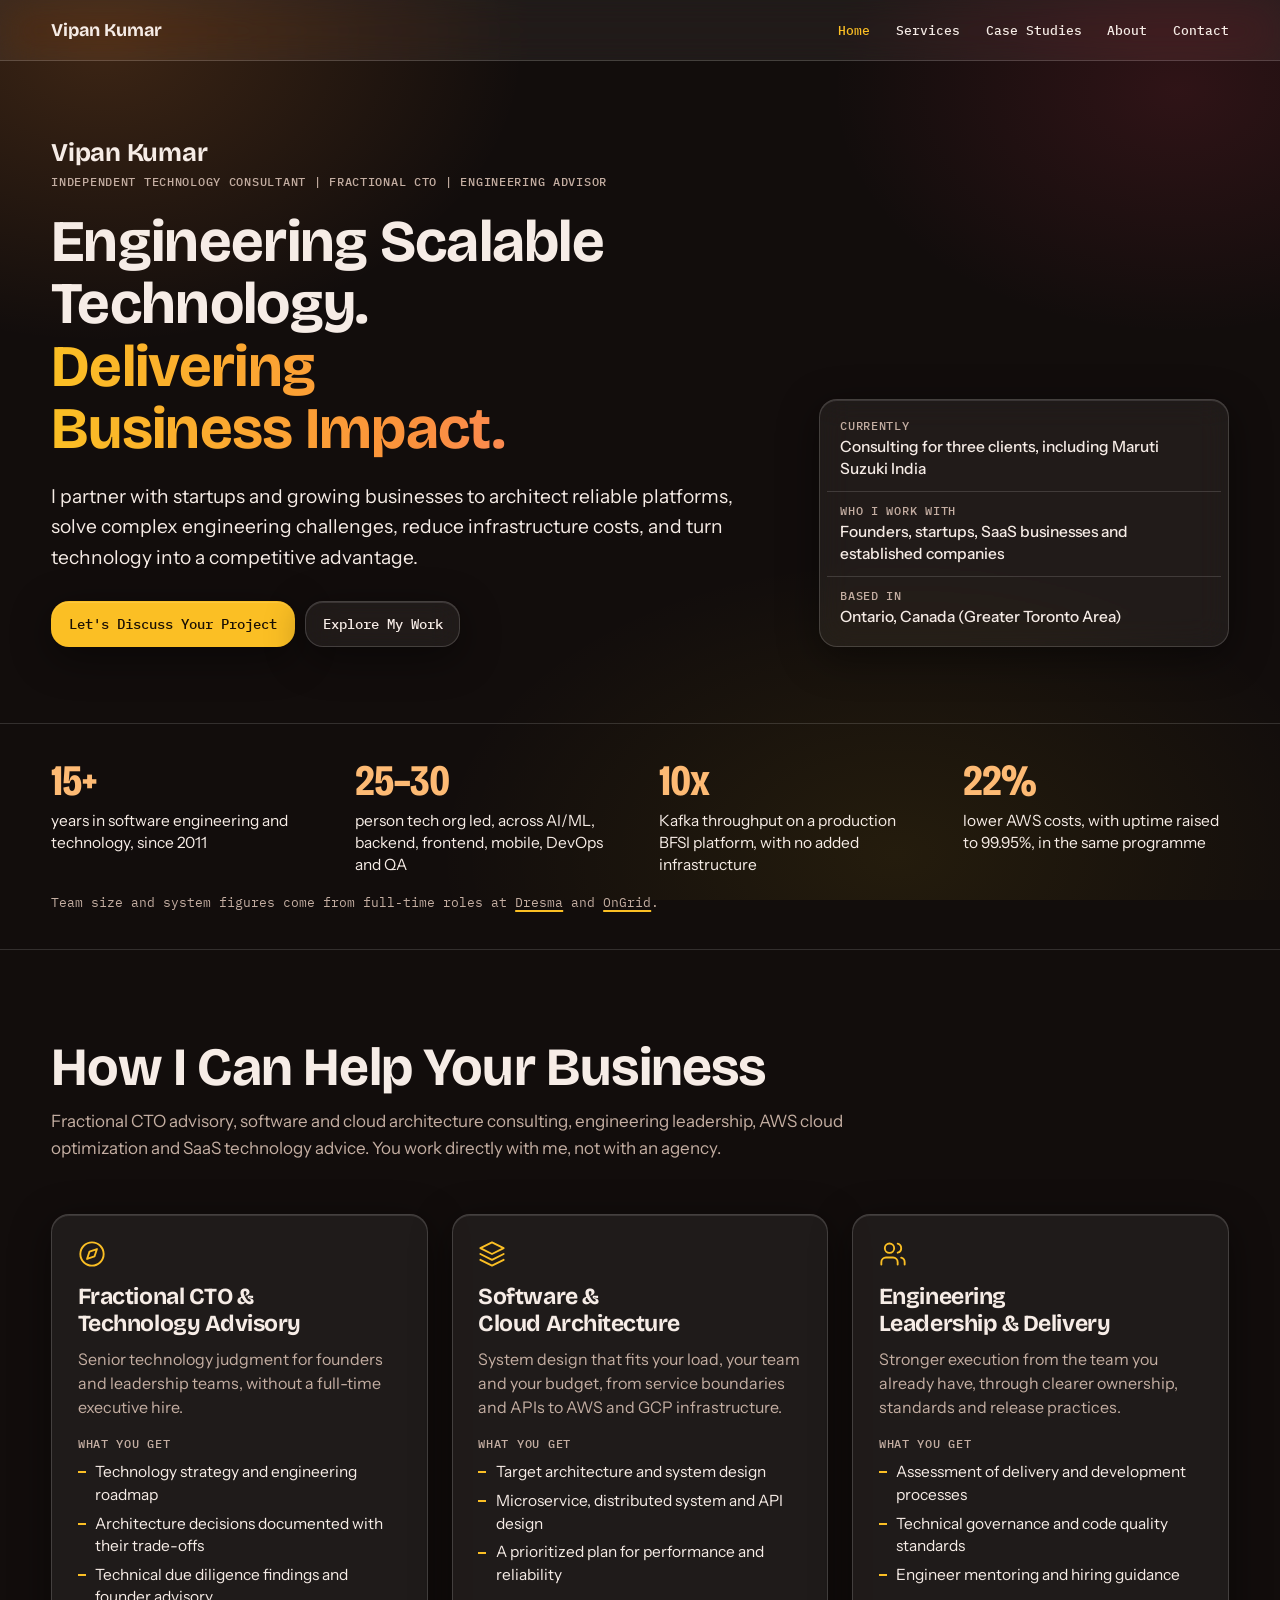
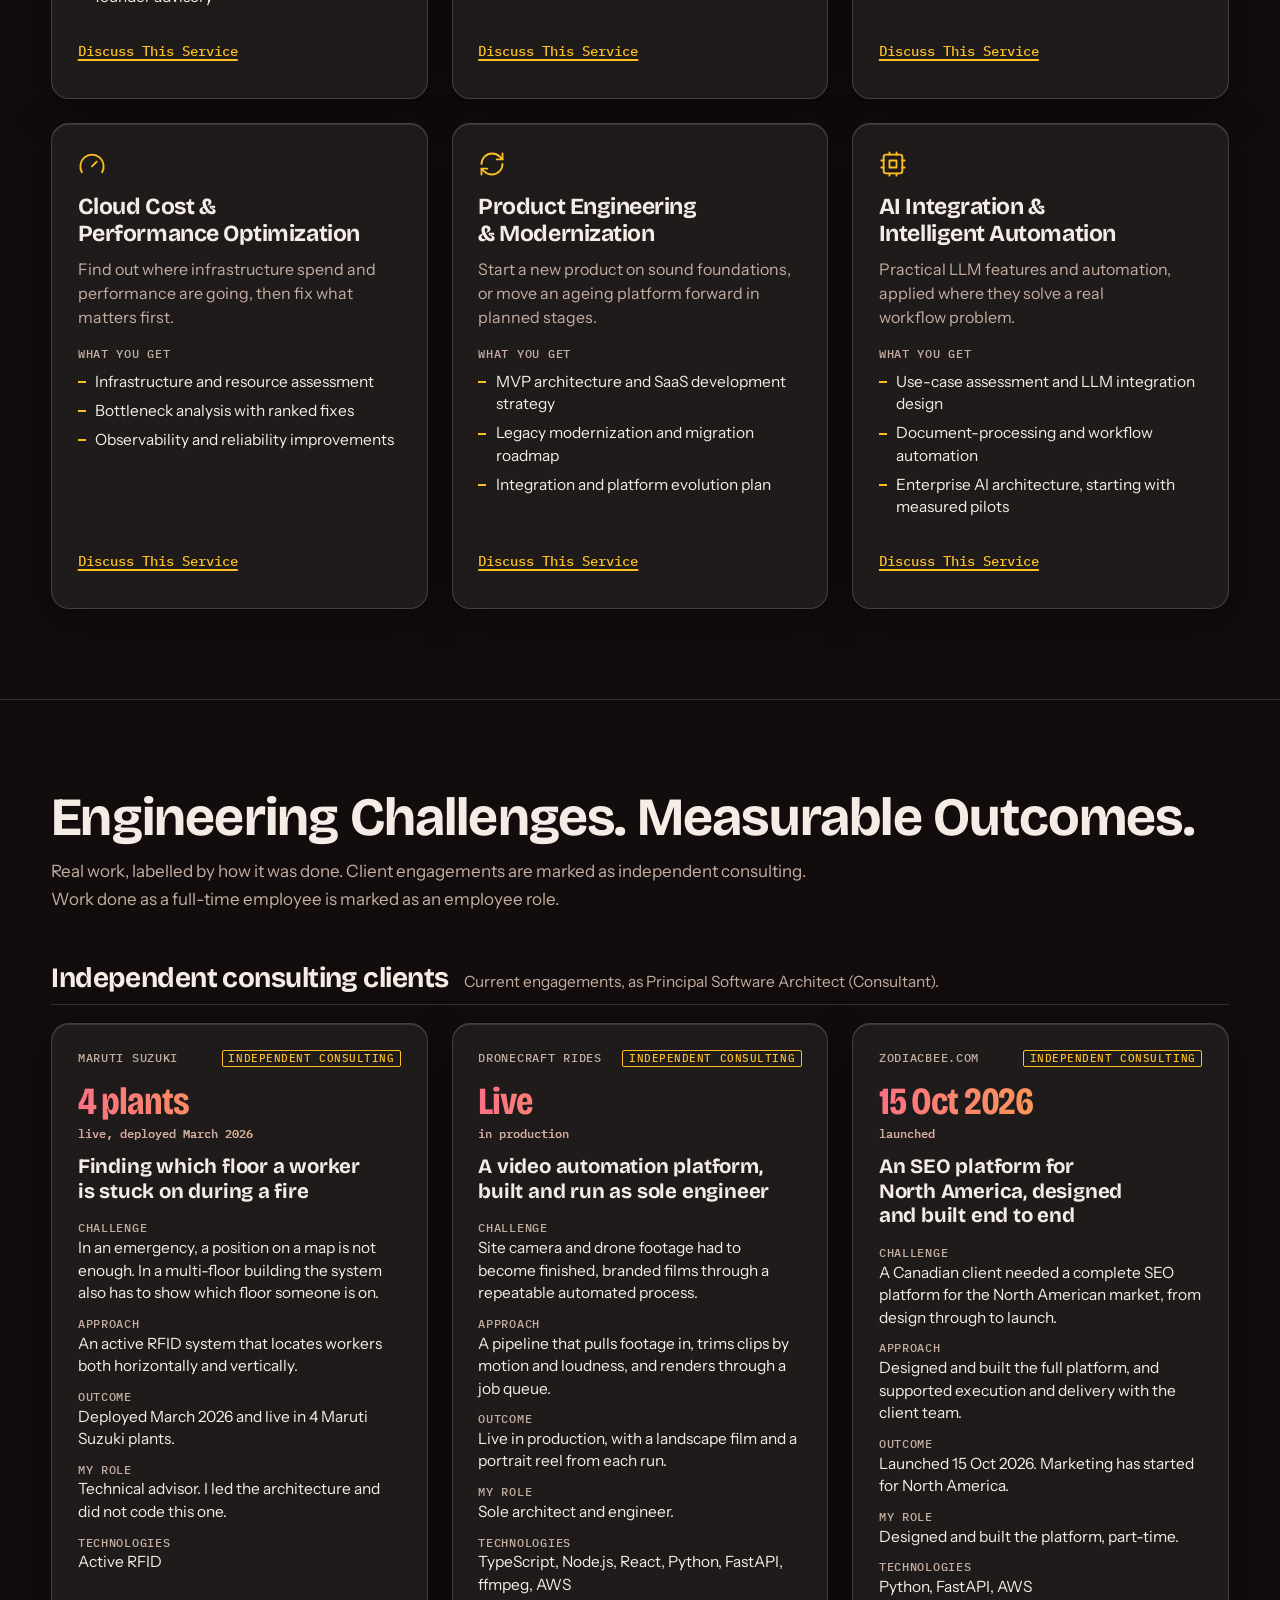
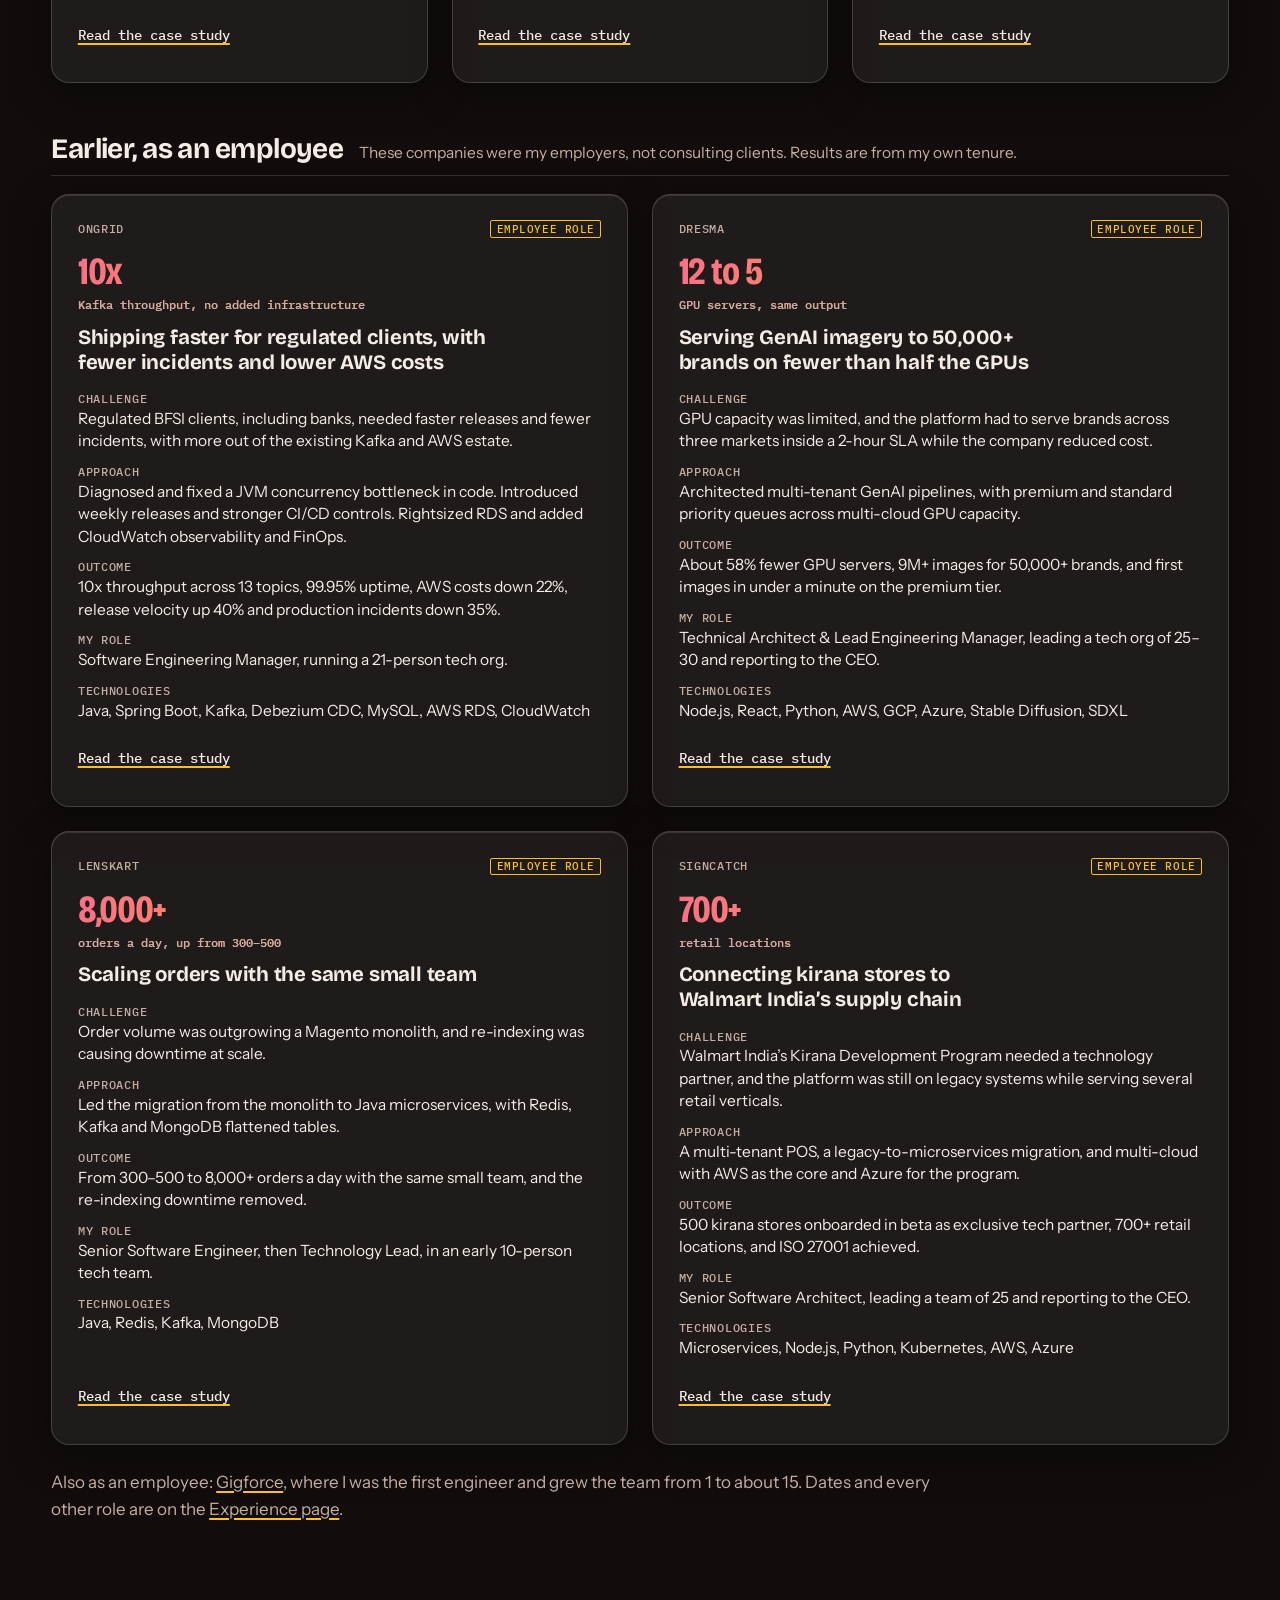
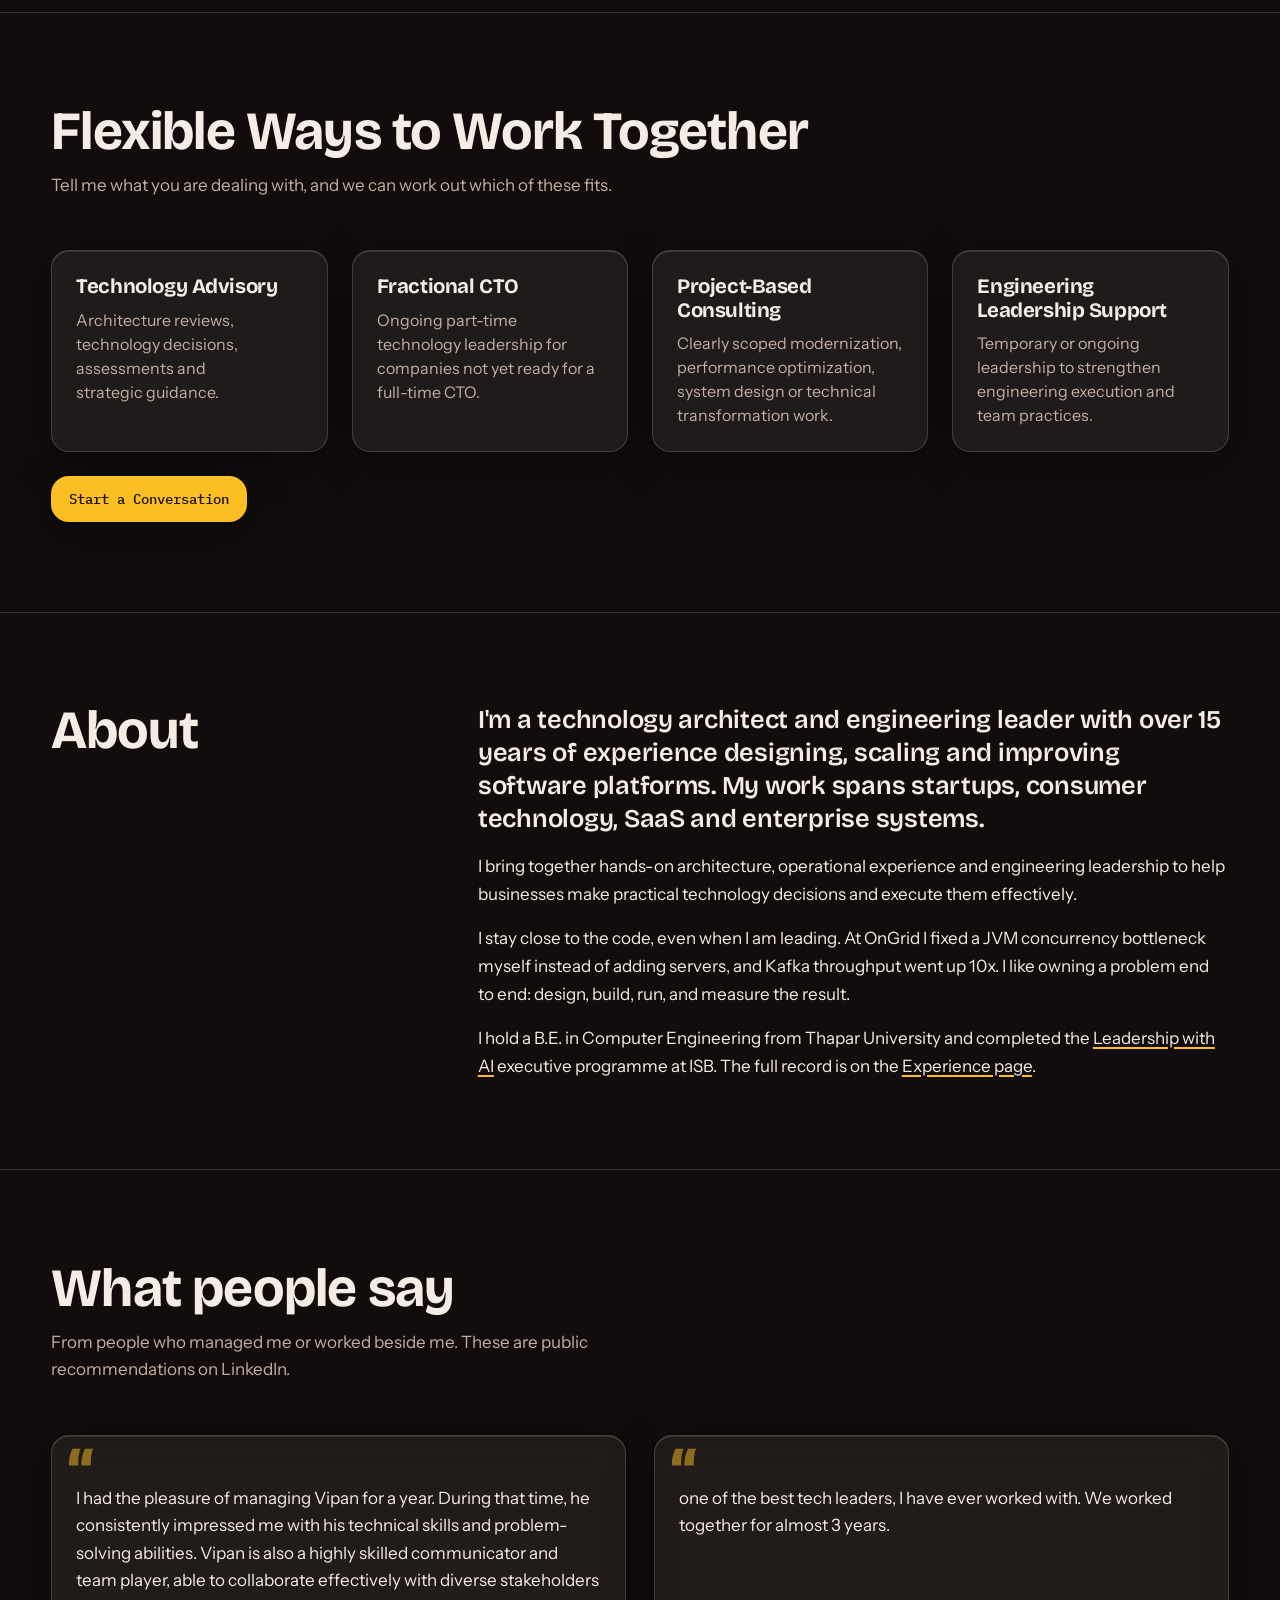
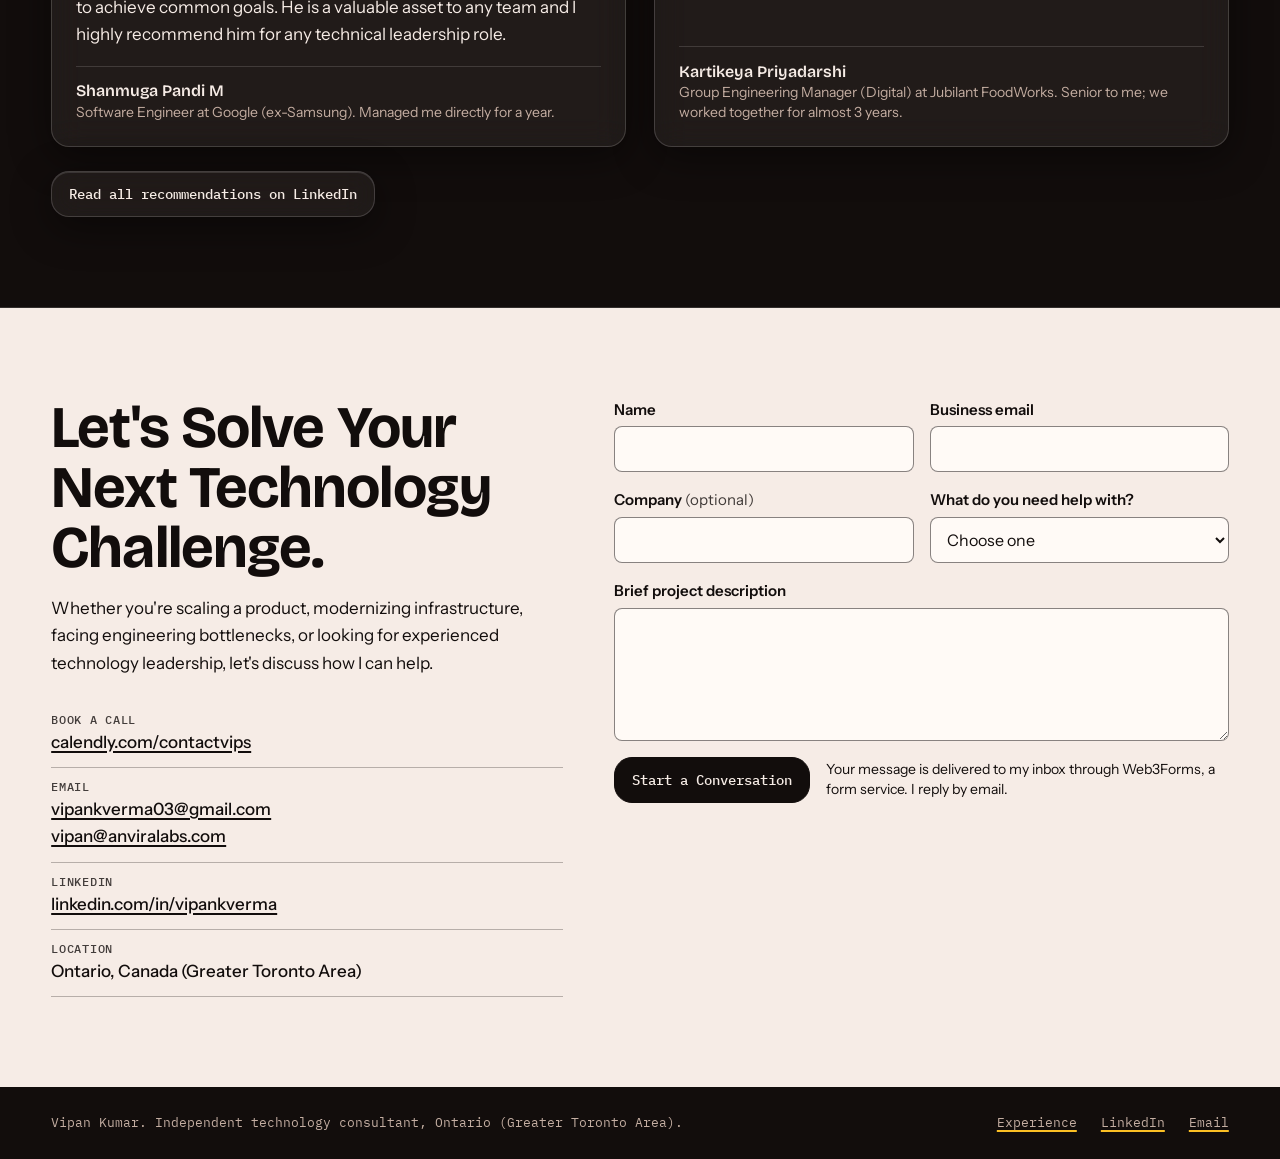
==== commit 3ae49798: "Add Calendly booking link to contact section Co-Authored-By: Claude Opus 5.5 <noreply@anthropic.com>" ====
--- a/index.html
+++ b/index.html
@@ -282,6 +282,7 @@
 <h2 id="contact-h">Let's Solve Your Next Technology Challenge.</h2>
 <p class="contact-lead">Whether you're scaling a product, modernizing infrastructure, facing engineering bottlenecks, or looking for experienced technology leadership, let's discuss how I can help.</p>
 <dl>
+<div><dt class="label">Book a call</dt><dd><a href="https://calendly.com/contactvips/">calendly.com/contactvips</a></dd></div>
 <div><dt class="label">Email</dt><dd><a href="mailto:vipankverma03@gmail.com?subject=Consulting%20enquiry">vipankverma03@gmail.com</a><br><a href="mailto:vipan@anviralabs.com?subject=Consulting%20enquiry">vipan@anviralabs.com</a></dd></div>
 <div><dt class="label">LinkedIn</dt><dd><a href="https://www.linkedin.com/in/vipankverma/" rel="me">linkedin.com/in/vipankverma</a></dd></div>
 <div><dt class="label">Location</dt><dd>Ontario, Canada (Greater Toronto Area)</dd></div>
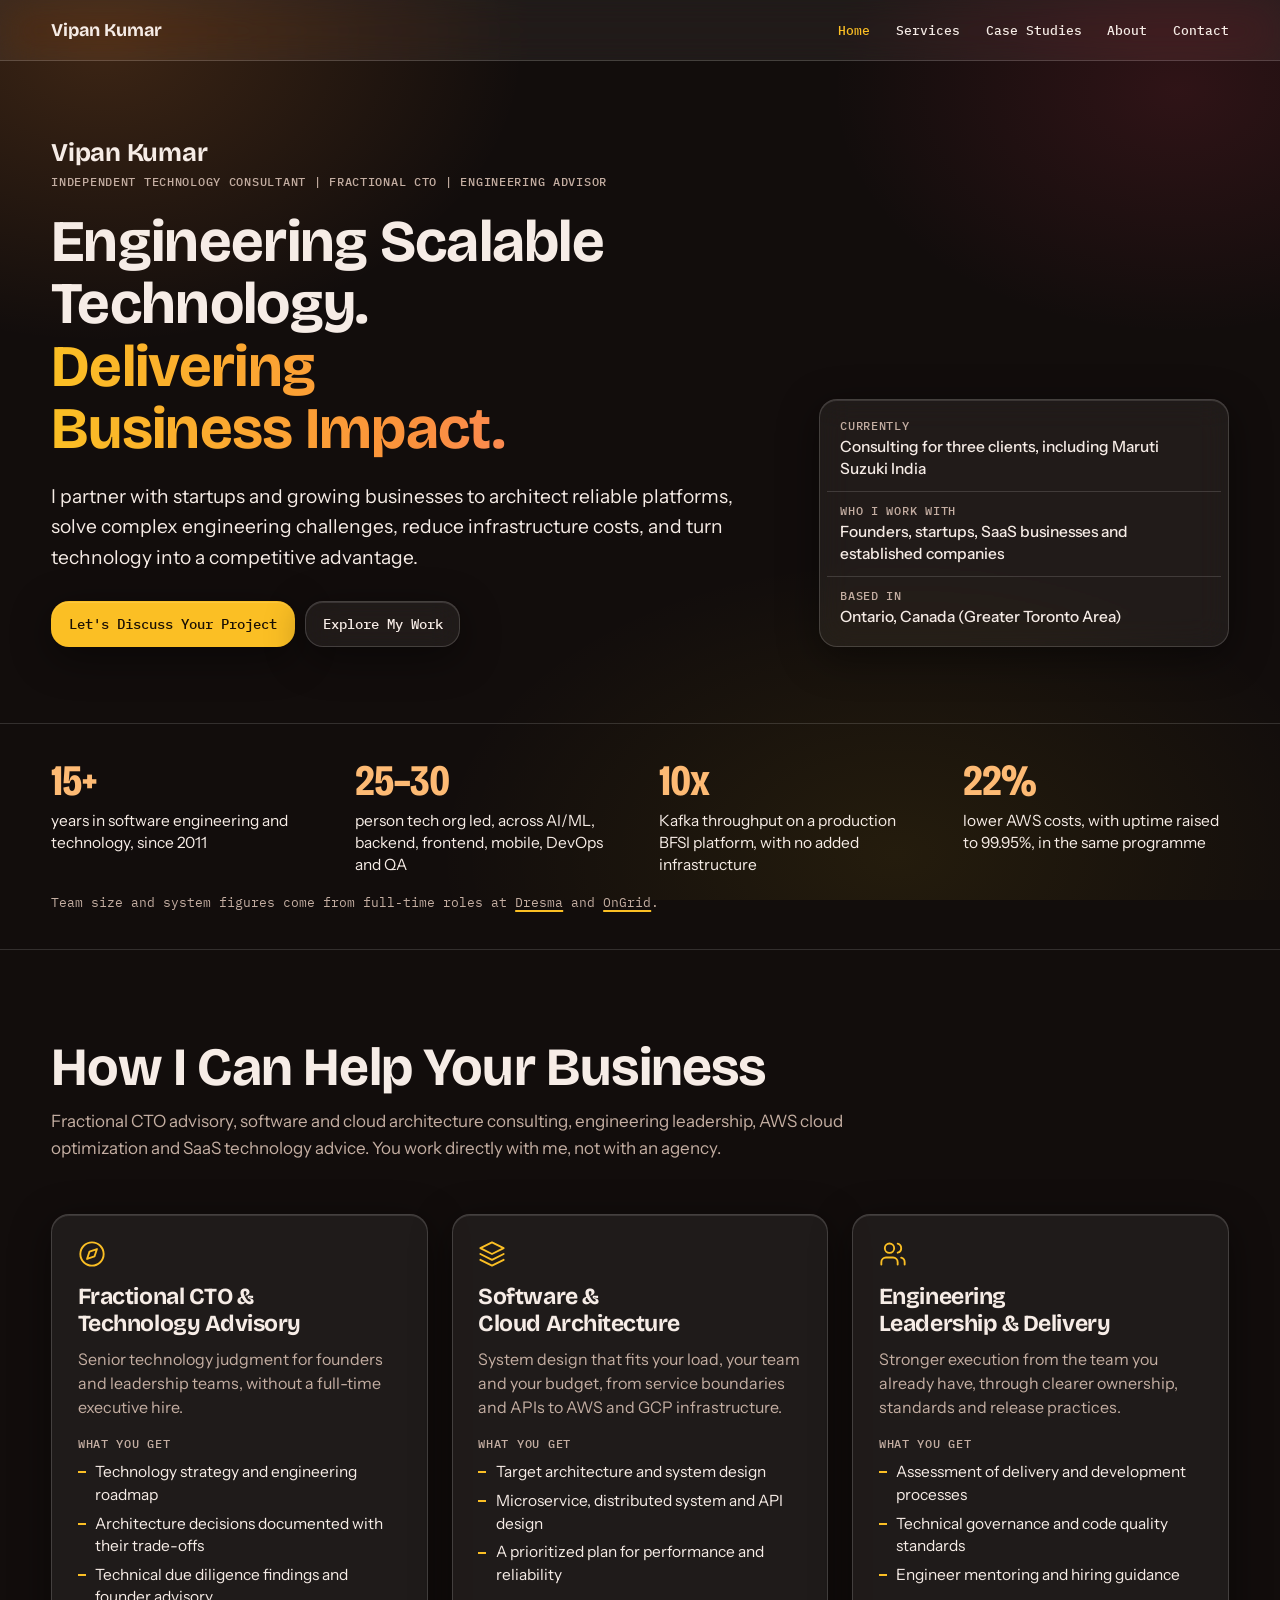
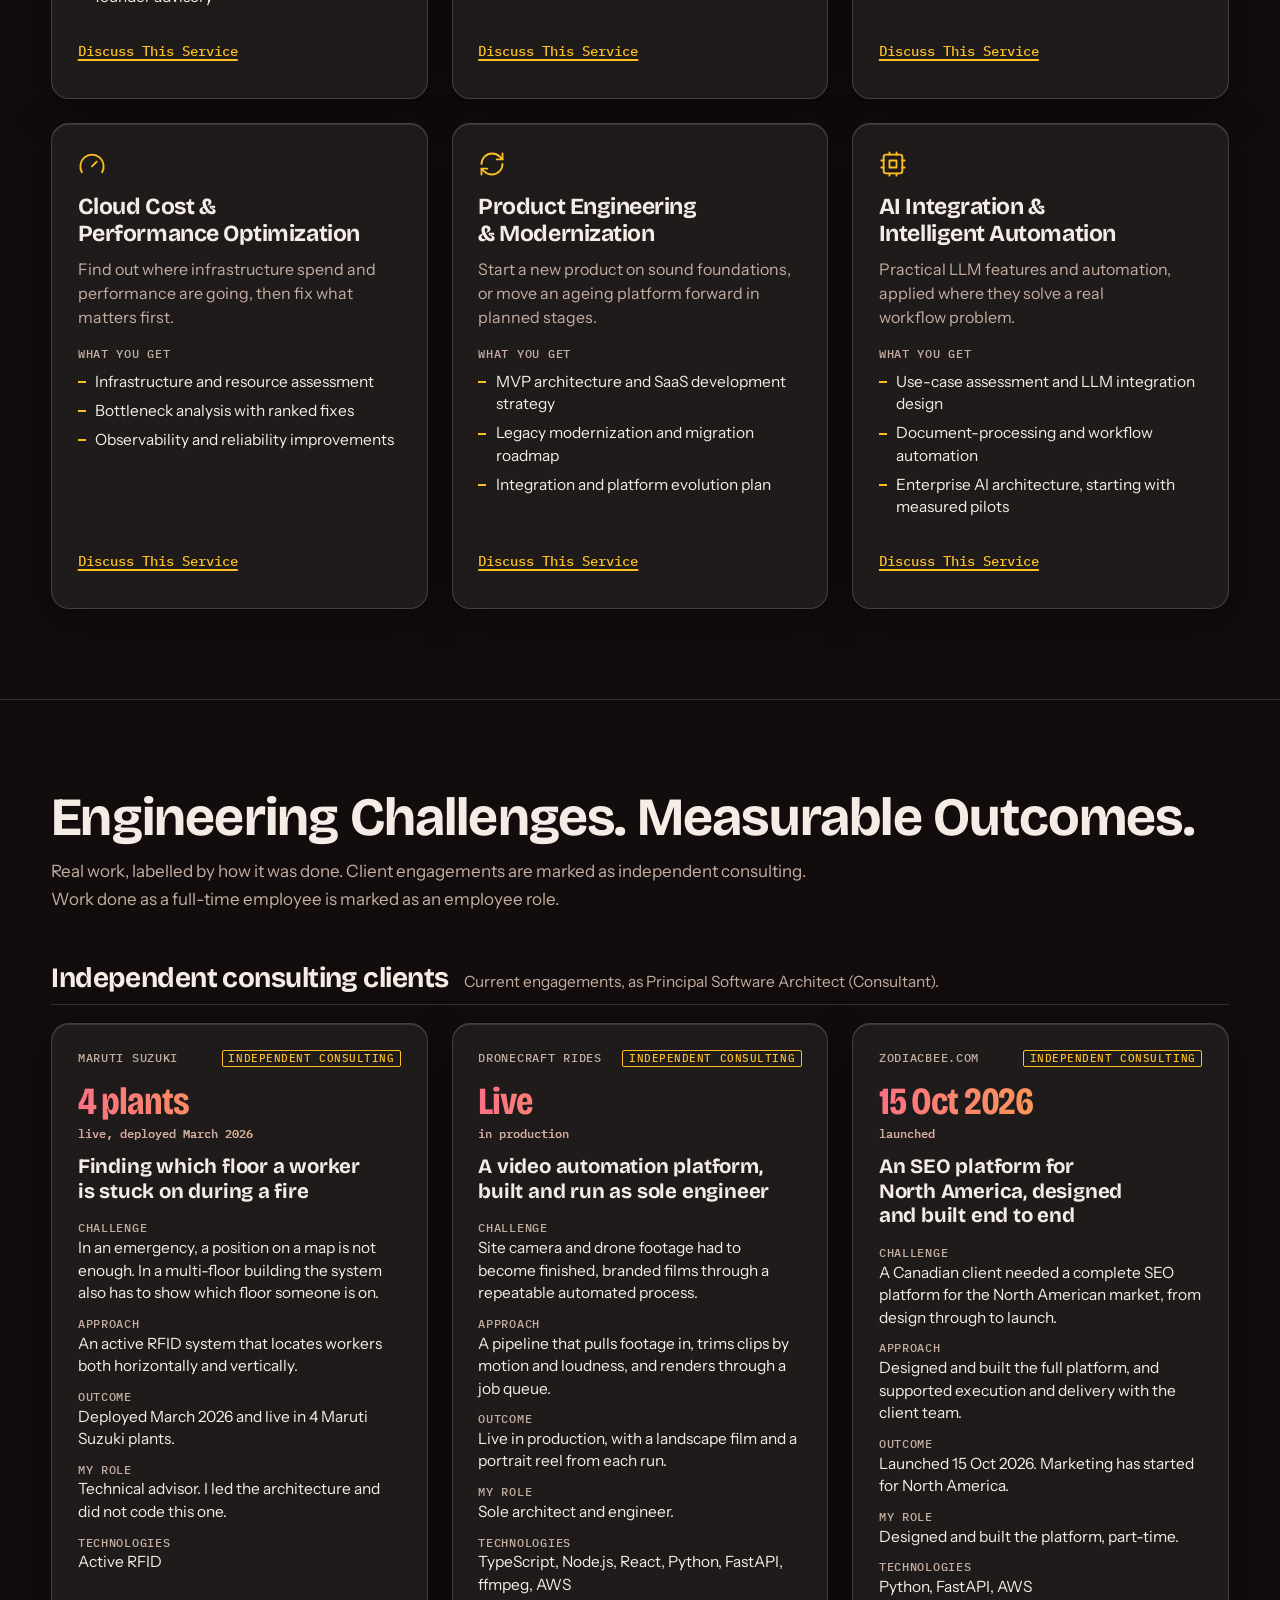
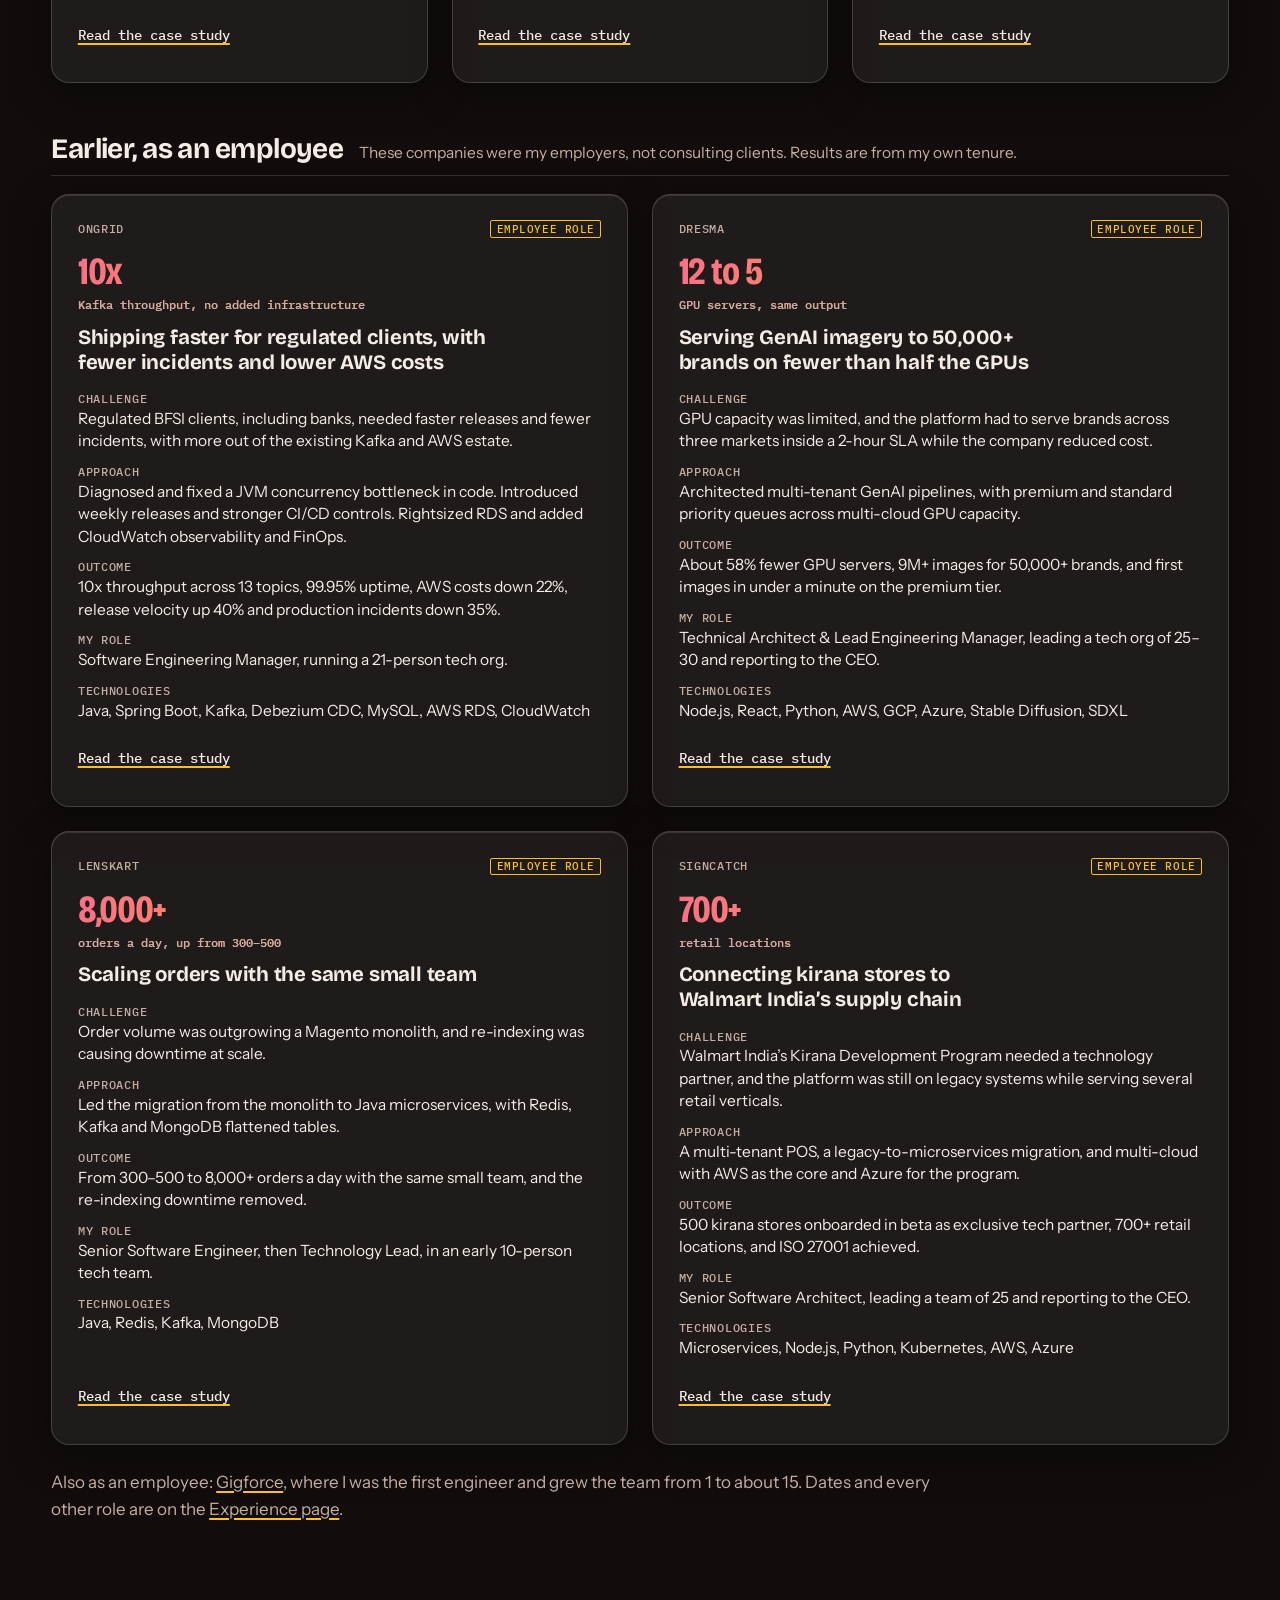
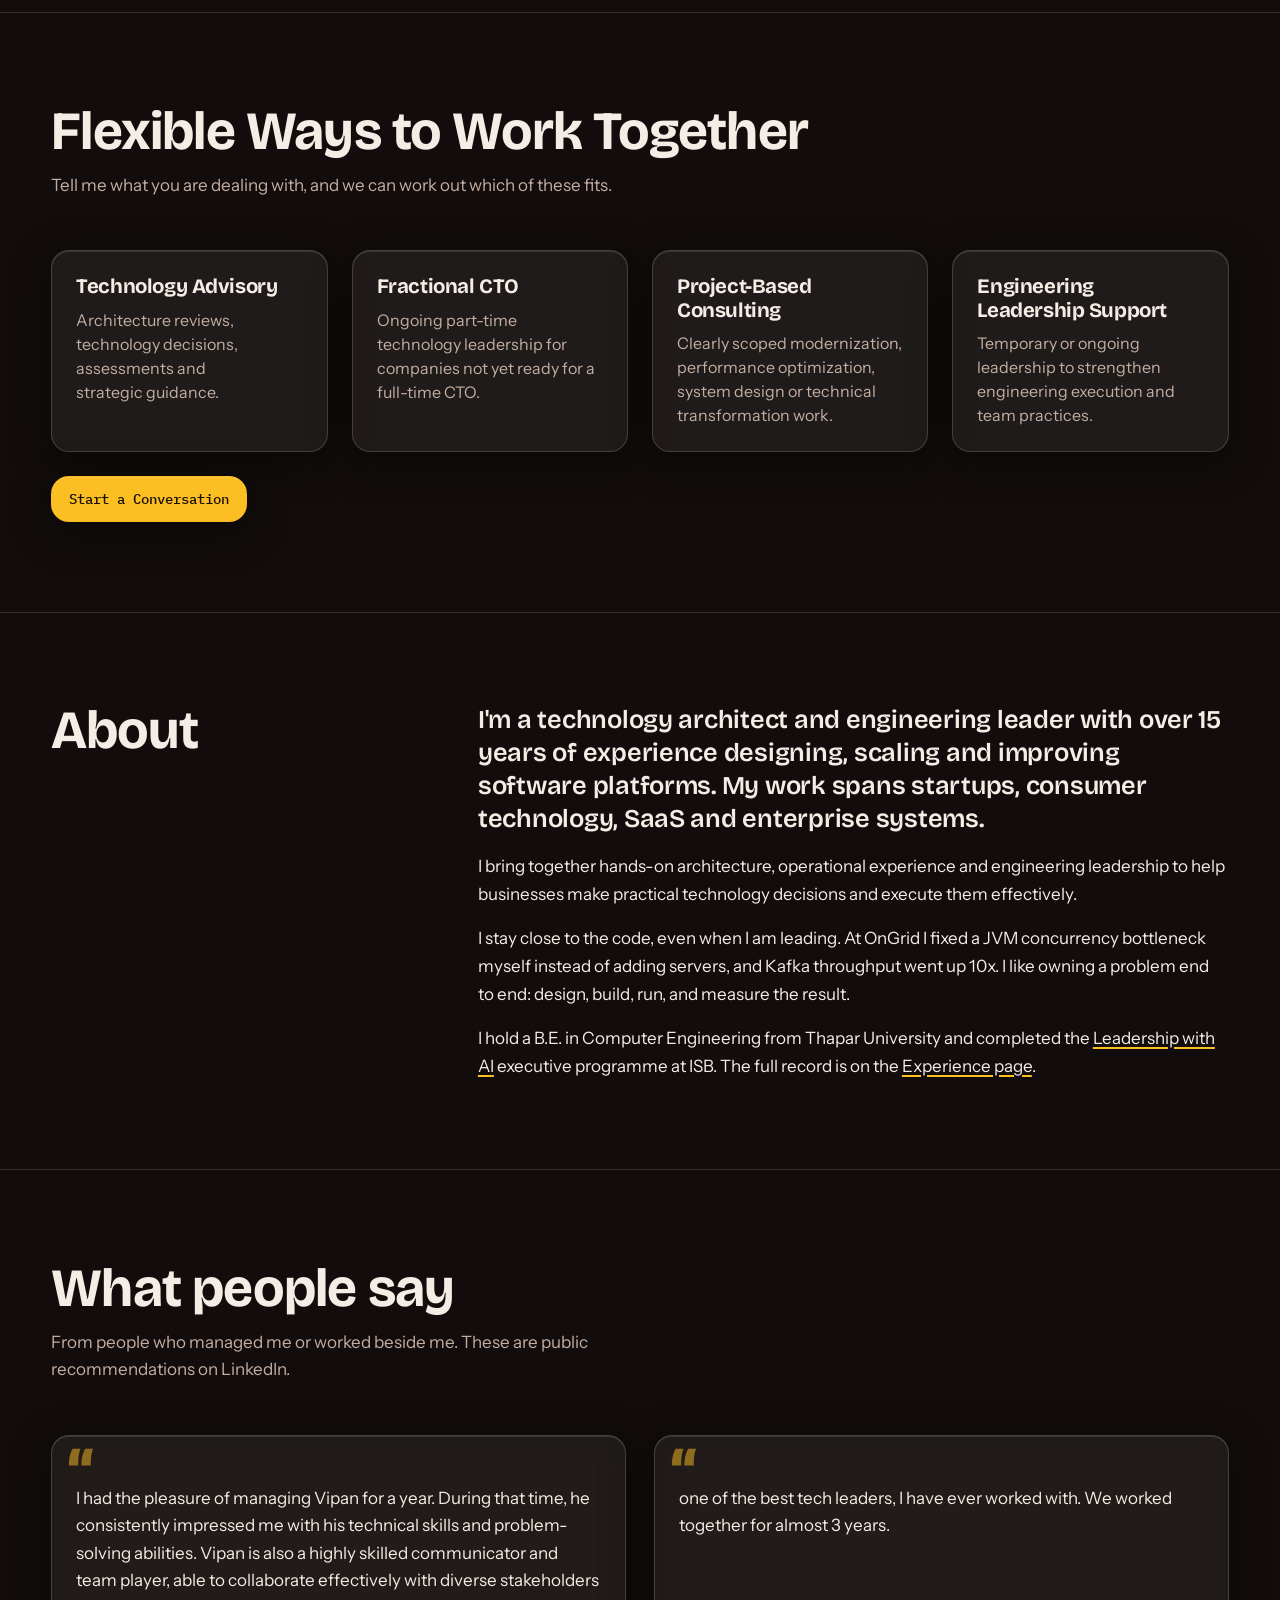
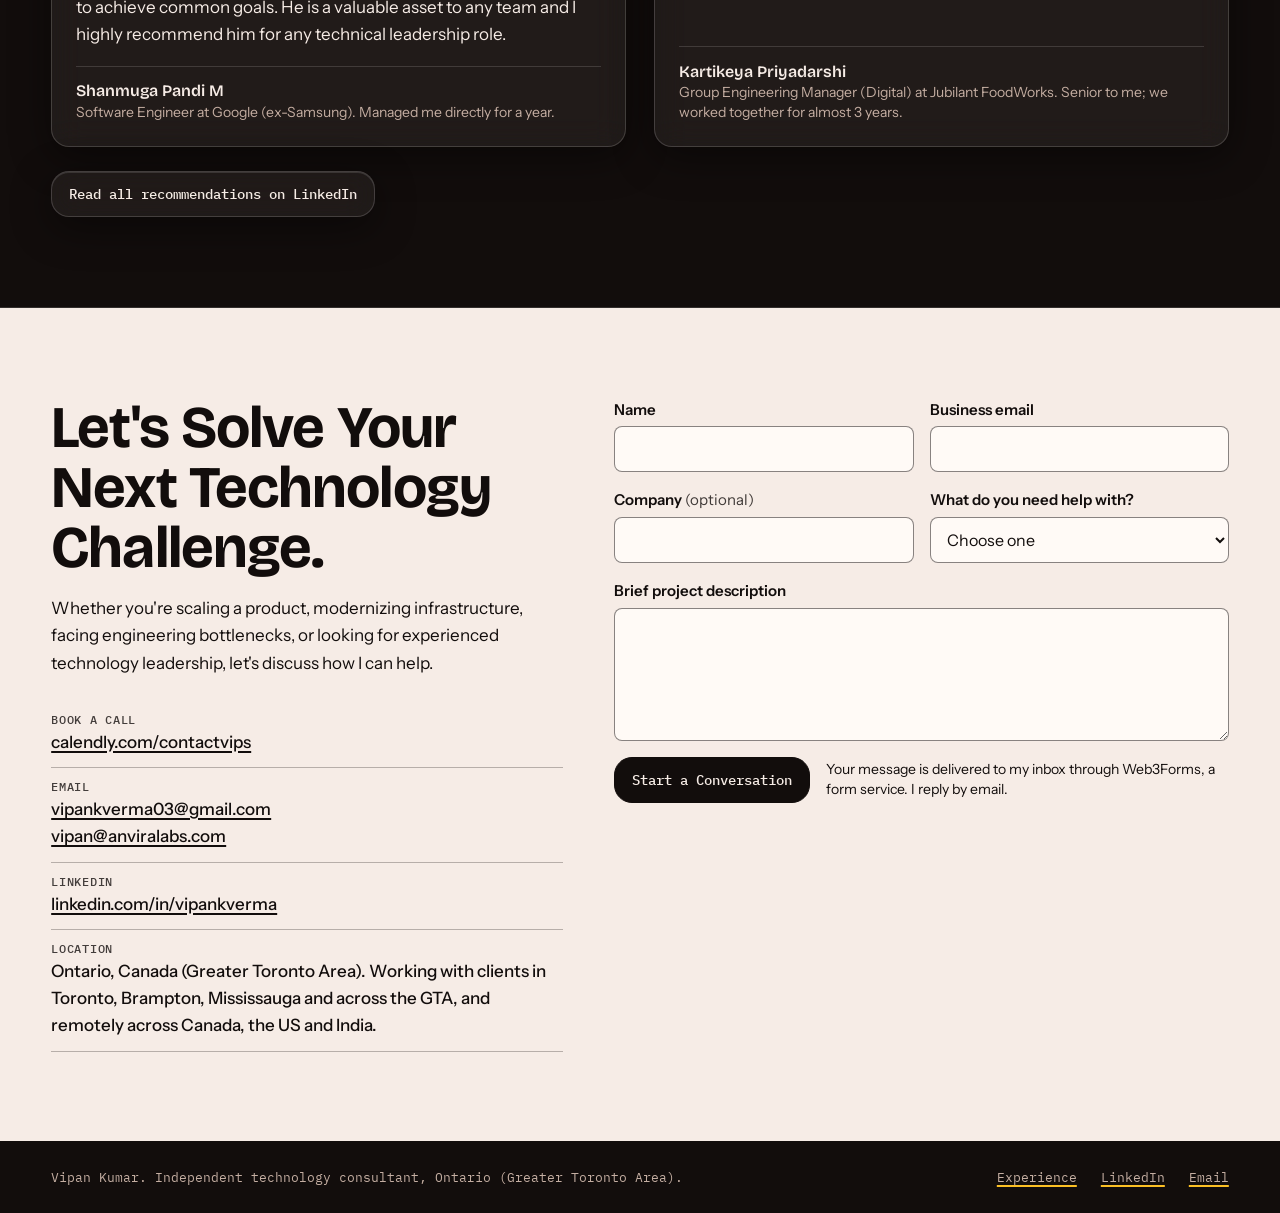
==== commit ec9489f3: "Target Toronto GTA searches: titles, keywords, schema, crawlers - Title "Fractional CTO & Software A" ====
--- a/index.html
+++ b/index.html
@@ -3,20 +3,21 @@
 <head>
 <meta charset="utf-8">
 <meta name="viewport" content="width=device-width, initial-scale=1">
-<title>Vipan Kumar | Technology Consultant, Fractional CTO &amp; Software Architect</title>
-<meta name="description" content="Independent technology consulting, fractional CTO advisory, cloud architecture, SaaS scalability, and engineering leadership for startups and growing businesses.">
+<title>Vipan Kumar | Fractional CTO &amp; Software Architect in Toronto</title>
+<meta name="description" content="Fractional CTO, software architect and technology consultant in the Toronto GTA. AWS cost optimization, SaaS scaling and AI integration for startups.">
+<meta name="keywords" content="fractional CTO Toronto, fractional CTO Canada, fractional CTO for startups, software architect Toronto, software architecture consultant, technology consultant GTA, technology consultant Brampton, Mississauga, AWS cost optimization consultant, cloud cost reduction, SaaS scalability consultant, technical due diligence, engineering leadership consultant, AI integration consultant, LLM integration, interim CTO, startup CTO advisor, Vipan Kumar">
 <meta name="author" content="Vipan Kumar">
 <link rel="canonical" href="https://vipan.me/">
 <meta name="robots" content="index, follow, max-image-preview:large">
 <meta property="og:locale" content="en_CA">
-<meta name="twitter:title" content="Vipan Kumar | Technology Consultant, Fractional CTO &amp; Software Architect">
-<meta name="twitter:description" content="Independent technology consulting, fractional CTO advisory, cloud architecture, SaaS scalability, and engineering leadership for startups and growing businesses.">
+<meta name="twitter:title" content="Vipan Kumar | Fractional CTO &amp; Software Architect in Toronto">
+<meta name="twitter:description" content="Fractional CTO, software architect and technology consultant in the Toronto GTA. AWS cost optimization, SaaS scaling and AI integration for startups.">
 <meta name="twitter:image" content="https://vipan.me/assets/og-image.png?v=4">
 <link rel="alternate" type="text/plain" href="https://vipan.me/llms.txt" title="LLM-readable summary">
 <meta property="og:type" content="website">
 <meta property="og:site_name" content="Vipan Kumar">
-<meta property="og:title" content="Vipan Kumar | Technology Consultant, Fractional CTO &amp; Software Architect">
-<meta property="og:description" content="Independent technology consulting, fractional CTO advisory, cloud architecture, SaaS scalability, and engineering leadership for startups and growing businesses.">
+<meta property="og:title" content="Vipan Kumar | Fractional CTO &amp; Software Architect in Toronto">
+<meta property="og:description" content="Fractional CTO, software architect and technology consultant in the Toronto GTA. AWS cost optimization, SaaS scaling and AI integration for startups.">
 <meta property="og:url" content="https://vipan.me/">
 <meta property="og:image" content="https://vipan.me/assets/og-image.png?v=4">
 <meta property="og:image:width" content="1200">
@@ -31,8 +32,8 @@
 <script>document.documentElement.classList.add('js')</script>
 <script>try{var q=new URLSearchParams(location.search).get('palette');if(q&&/^[a-z]+$/.test(q))document.documentElement.setAttribute('data-palette',q)}catch(e){}</script>
 <script type="application/ld+json">{"@context": "https://schema.org", "@type": "FAQPage", "mainEntity": [{"@type": "Question", "name": "Who is Vipan Kumar?", "acceptedAnswer": {"@type": "Answer", "text": "Vipan Kumar is an independent technology consultant, fractional CTO and software architect based in Ontario (Greater Toronto Area), Canada, with 15+ years of experience since 2011."}}, {"@type": "Question", "name": "What services does Vipan Kumar offer?", "acceptedAnswer": {"@type": "Answer", "text": "Fractional CTO and technology advisory; software and cloud architecture; engineering leadership and delivery; cloud cost and performance optimization, including AWS; product engineering and modernization; and AI integration and intelligent automation."}}, {"@type": "Question", "name": "How can a company work with Vipan Kumar?", "acceptedAnswer": {"@type": "Answer", "text": "Through technology advisory, a fractional CTO arrangement, project-based consulting, or engineering leadership support."}}, {"@type": "Question", "name": "What results has Vipan Kumar delivered?", "acceptedAnswer": {"@type": "Answer", "text": "In full-time roles: 10x Kafka throughput at OnGrid with no added infrastructure; GPU servers cut from 12 to 5 at Dresma; Lenskart scaled from 300-500 to 8,000+ orders a day with the same small team; and 500 kirana stores onboarded in beta for Walmart India's Kirana Development Program through SignCatch. As an independent consultant: led the architecture of an active RFID worker safety system live in 4 Maruti Suzuki plants."}}, {"@type": "Question", "name": "How can I contact Vipan Kumar?", "acceptedAnswer": {"@type": "Answer", "text": "Email vipankverma03@gmail.com or vipan@anviralabs.com, or use https://www.linkedin.com/in/vipankverma/."}}]}</script>
-<script type="application/ld+json">{"@context": "https://schema.org", "@type": "Person", "name": "Vipan Kumar", "url": "https://vipan.me/", "jobTitle": "Independent Technology Consultant, Fractional CTO and Software Architect", "description": "Independent technology consultant, fractional CTO and software architect with 15+ years of experience, based in Ontario (Greater Toronto Area).", "email": "mailto:vipankverma03@gmail.com", "sameAs": ["https://www.linkedin.com/in/vipankverma/"], "address": {"@type": "PostalAddress", "addressRegion": "ON", "addressCountry": "CA"}, "alumniOf": [{"@type": "CollegeOrUniversity", "name": "Thapar University"}], "hasCredential": {"@type": "EducationalOccupationalCredential", "name": "Leadership with AI", "credentialCategory": "Executive Education", "url": "https://www.credential.net/8fca11be-3d39-4c0f-8441-4ba1a1315897", "recognizedBy": {"@type": "EducationalOrganization", "name": "Indian School of Business (ISB)"}}, "knowsAbout": ["Software architecture", "Engineering leadership", "Multi-tenant SaaS", "Event-driven architecture", "Microservices", "Java", "Spring Boot", "Node.js", "TypeScript", "Python", "FastAPI", "Kafka", "AWS", "Azure", "GCP", "Kubernetes", "Generative AI in production"]}</script>
-<script type="application/ld+json">{"@context": "https://schema.org", "@type": "ProfessionalService", "name": "Vipan Kumar, Technology Consulting", "url": "https://vipan.me/", "description": "Independent technology consulting, fractional CTO advisory, cloud architecture, SaaS scalability, and engineering leadership for startups and growing businesses.", "email": "mailto:vipan@anviralabs.com", "founder": {"@type": "Person", "name": "Vipan Kumar", "url": "https://vipan.me/"}, "address": {"@type": "PostalAddress", "addressRegion": "ON", "addressCountry": "CA"}, "makesOffer": [{"@type": "Offer", "itemOffered": {"@type": "Service", "name": "Fractional CTO and Technology Advisory", "description": "Senior technology judgment for founders and leadership teams, without a full-time executive hire."}}, {"@type": "Offer", "itemOffered": {"@type": "Service", "name": "Software and Cloud Architecture", "description": "System design that fits your load, your team and your budget, from service boundaries and APIs to AWS and GCP infrastructure."}}, {"@type": "Offer", "itemOffered": {"@type": "Service", "name": "Engineering Leadership and Delivery", "description": "Stronger execution from the team you already have, through clearer ownership, standards and release practices."}}, {"@type": "Offer", "itemOffered": {"@type": "Service", "name": "Cloud Cost and Performance Optimization", "description": "Find out where infrastructure spend and performance are going, then fix what matters first."}}, {"@type": "Offer", "itemOffered": {"@type": "Service", "name": "Product Engineering and Modernization", "description": "Start a new product on sound foundations, or move an ageing platform forward in planned stages."}}, {"@type": "Offer", "itemOffered": {"@type": "Service", "name": "AI Integration and Intelligent Automation", "description": "Practical LLM features and automation, applied where they solve a real workflow problem."}}]}</script>
+<script type="application/ld+json">{"@context": "https://schema.org", "@type": "Person", "name": "Vipan Kumar", "url": "https://vipan.me/", "jobTitle": "Independent Technology Consultant, Fractional CTO and Software Architect", "description": "Independent technology consultant, fractional CTO and software architect with 15+ years of experience, based in Ontario (Greater Toronto Area).", "email": "mailto:vipankverma03@gmail.com", "sameAs": ["https://www.linkedin.com/in/vipankverma/"], "address": {"@type": "PostalAddress", "addressRegion": "ON", "addressCountry": "CA"}, "alumniOf": [{"@type": "CollegeOrUniversity", "name": "Thapar University"}], "hasCredential": {"@type": "EducationalOccupationalCredential", "name": "Leadership with AI", "credentialCategory": "Executive Education", "url": "https://www.credential.net/8fca11be-3d39-4c0f-8441-4ba1a1315897", "recognizedBy": {"@type": "EducationalOrganization", "name": "Indian School of Business (ISB)"}}, "knowsAbout": ["Software architecture", "Engineering leadership", "Multi-tenant SaaS", "Event-driven architecture", "Microservices", "Java", "Spring Boot", "Node.js", "TypeScript", "Python", "FastAPI", "Kafka", "AWS", "Azure", "GCP", "Kubernetes", "Generative AI in production", "Fractional CTO", "Technical due diligence", "Cloud cost optimization", "FinOps", "SaaS scalability", "LLM integration", "Retrieval-augmented generation", "Terraform", "DevOps"], "worksFor": {"@type": "Organization", "name": "Anvira Labs", "url": "https://www.anviralabs.com/"}, "homeLocation": {"@type": "Place", "name": "Greater Toronto Area, Ontario, Canada"}}</script>
+<script type="application/ld+json">{"@context": "https://schema.org", "@type": "ProfessionalService", "name": "Vipan Kumar, Technology Consulting", "url": "https://vipan.me/", "description": "Independent technology consulting, fractional CTO advisory, cloud architecture, SaaS scalability, and engineering leadership for startups and growing businesses.", "email": "mailto:vipan@anviralabs.com", "founder": {"@type": "Person", "name": "Vipan Kumar", "url": "https://vipan.me/"}, "address": {"@type": "PostalAddress", "addressRegion": "ON", "addressCountry": "CA"}, "makesOffer": [{"@type": "Offer", "itemOffered": {"@type": "Service", "name": "Fractional CTO and Technology Advisory", "description": "Senior technology judgment for founders and leadership teams, without a full-time executive hire."}}, {"@type": "Offer", "itemOffered": {"@type": "Service", "name": "Software and Cloud Architecture", "description": "System design that fits your load, your team and your budget, from service boundaries and APIs to AWS and GCP infrastructure."}}, {"@type": "Offer", "itemOffered": {"@type": "Service", "name": "Engineering Leadership and Delivery", "description": "Stronger execution from the team you already have, through clearer ownership, standards and release practices."}}, {"@type": "Offer", "itemOffered": {"@type": "Service", "name": "Cloud Cost and Performance Optimization", "description": "Find out where infrastructure spend and performance are going, then fix what matters first."}}, {"@type": "Offer", "itemOffered": {"@type": "Service", "name": "Product Engineering and Modernization", "description": "Start a new product on sound foundations, or move an ageing platform forward in planned stages."}}, {"@type": "Offer", "itemOffered": {"@type": "Service", "name": "AI Integration and Intelligent Automation", "description": "Practical LLM features and automation, applied where they solve a real workflow problem."}}], "areaServed": [{"@type": "City", "name": "Toronto"}, {"@type": "City", "name": "Brampton"}, {"@type": "City", "name": "Mississauga"}, {"@type": "AdministrativeArea", "name": "Greater Toronto Area"}, {"@type": "AdministrativeArea", "name": "Ontario"}, {"@type": "Country", "name": "Canada"}, {"@type": "Country", "name": "United States"}, {"@type": "Country", "name": "India"}], "serviceType": ["Fractional CTO", "Software architecture consulting", "Cloud cost optimization", "Engineering leadership consulting", "Product engineering and modernization", "AI integration"], "image": "https://vipan.me/assets/og-image.png", "parentOrganization": {"@type": "Organization", "name": "Anvira Labs", "url": "https://www.anviralabs.com/"}}</script>
 <script type="text/javascript">
     (function(c,l,a,r,i,t,y){
         c[a]=c[a]||function(){(c[a].q=c[a].q||[]).push(arguments)};
@@ -285,7 +286,7 @@
 <div><dt class="label">Book a call</dt><dd><a href="https://calendly.com/contactvips/">calendly.com/contactvips</a></dd></div>
 <div><dt class="label">Email</dt><dd><a href="mailto:vipankverma03@gmail.com?subject=Consulting%20enquiry">vipankverma03@gmail.com</a><br><a href="mailto:vipan@anviralabs.com?subject=Consulting%20enquiry">vipan@anviralabs.com</a></dd></div>
 <div><dt class="label">LinkedIn</dt><dd><a href="https://www.linkedin.com/in/vipankverma/" rel="me">linkedin.com/in/vipankverma</a></dd></div>
-<div><dt class="label">Location</dt><dd>Ontario, Canada (Greater Toronto Area)</dd></div>
+<div><dt class="label">Location</dt><dd>Ontario, Canada (Greater Toronto Area). Working with clients in Toronto, Brampton, Mississauga and across the GTA, and remotely across Canada, the US and India.</dd></div>
 </dl>
 </div>
 <form class="contact-form" id="contact-form" action="https://api.web3forms.com/submit" method="POST" data-fallback="vipankverma03@gmail.com or vipan@anviralabs.com">
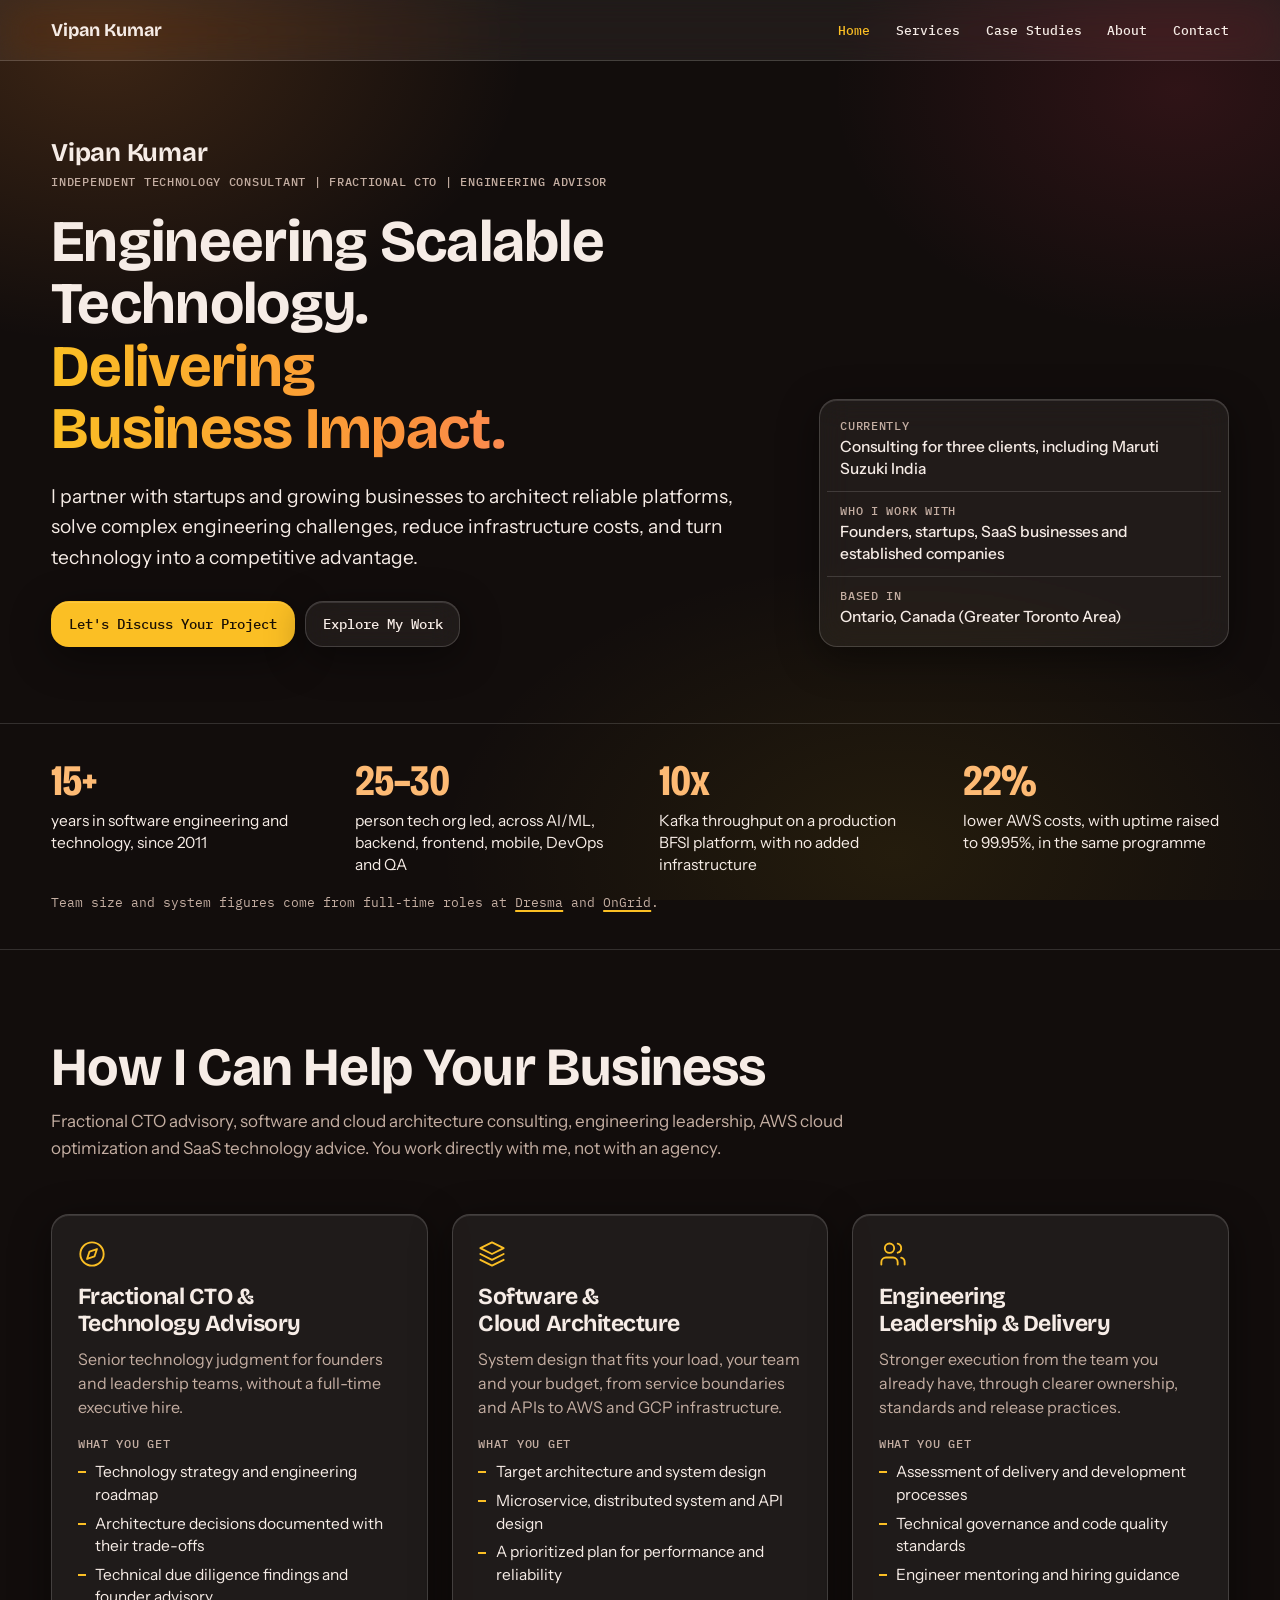
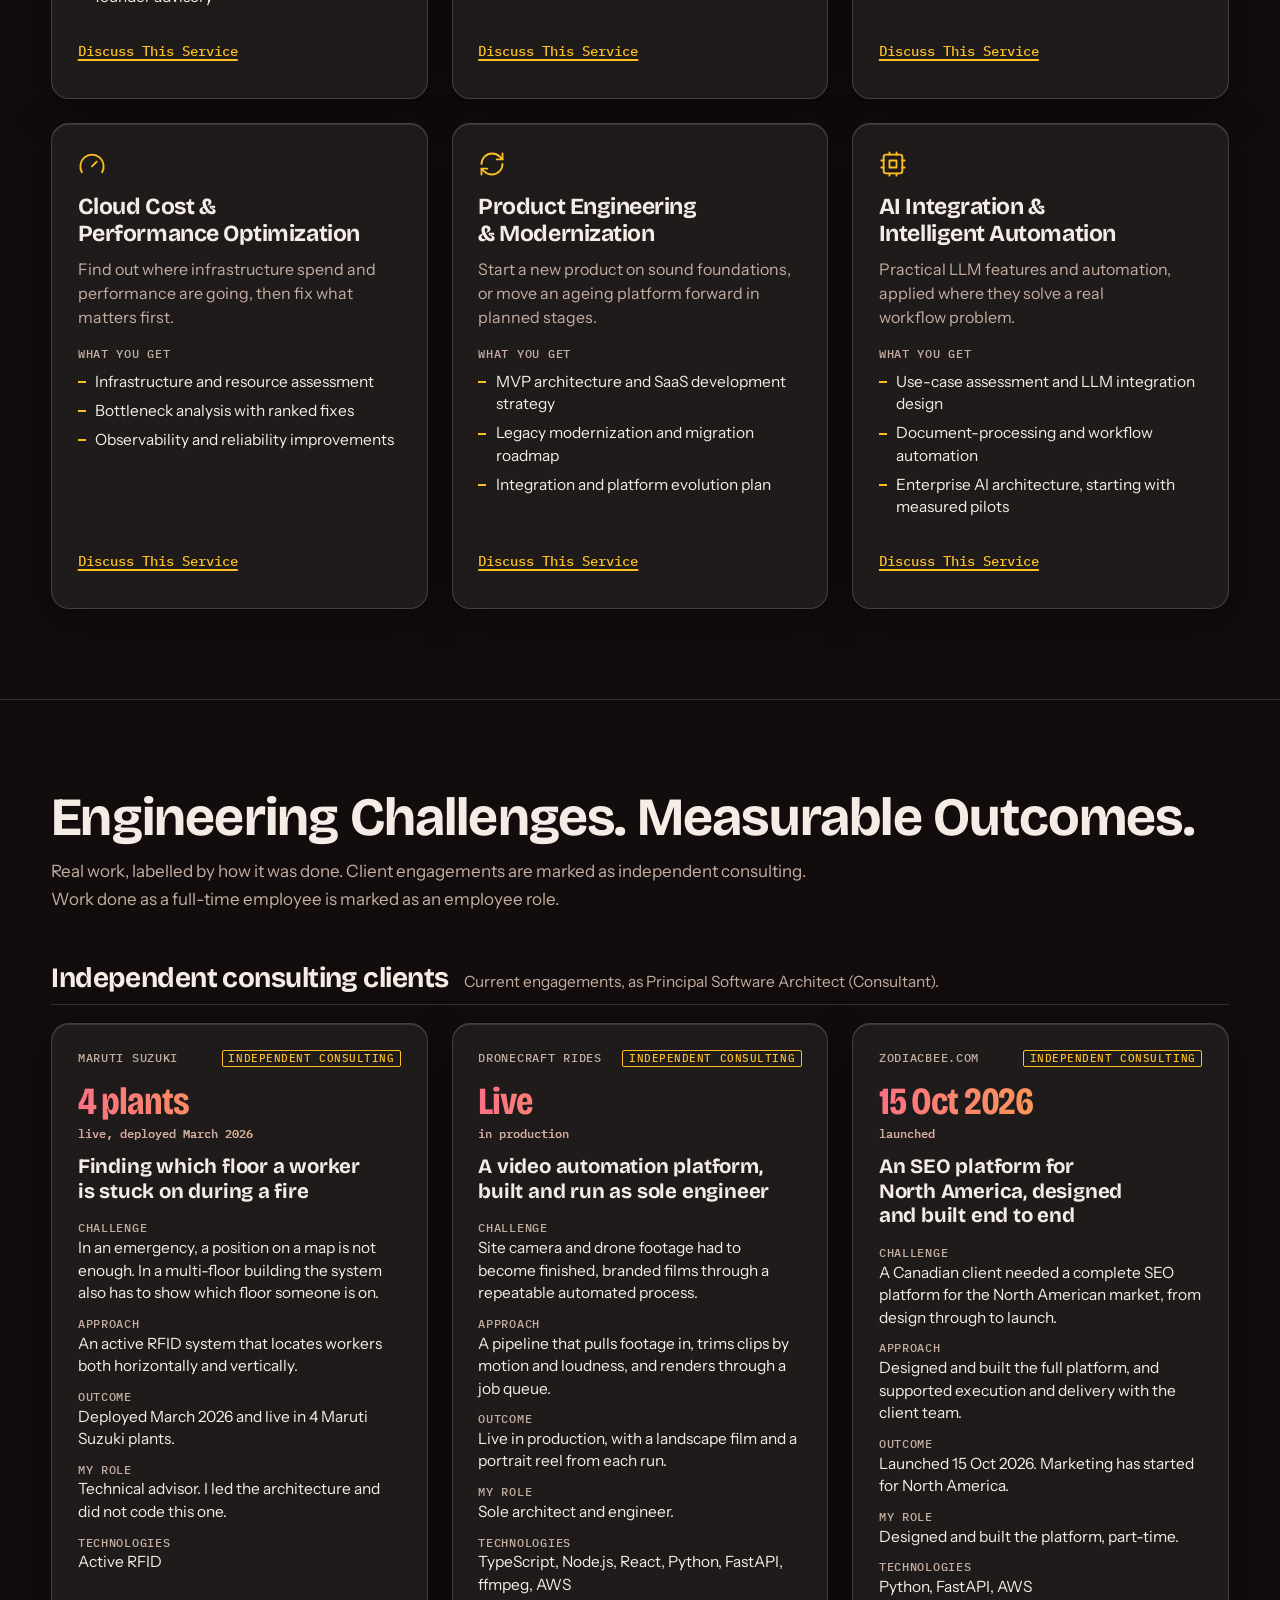
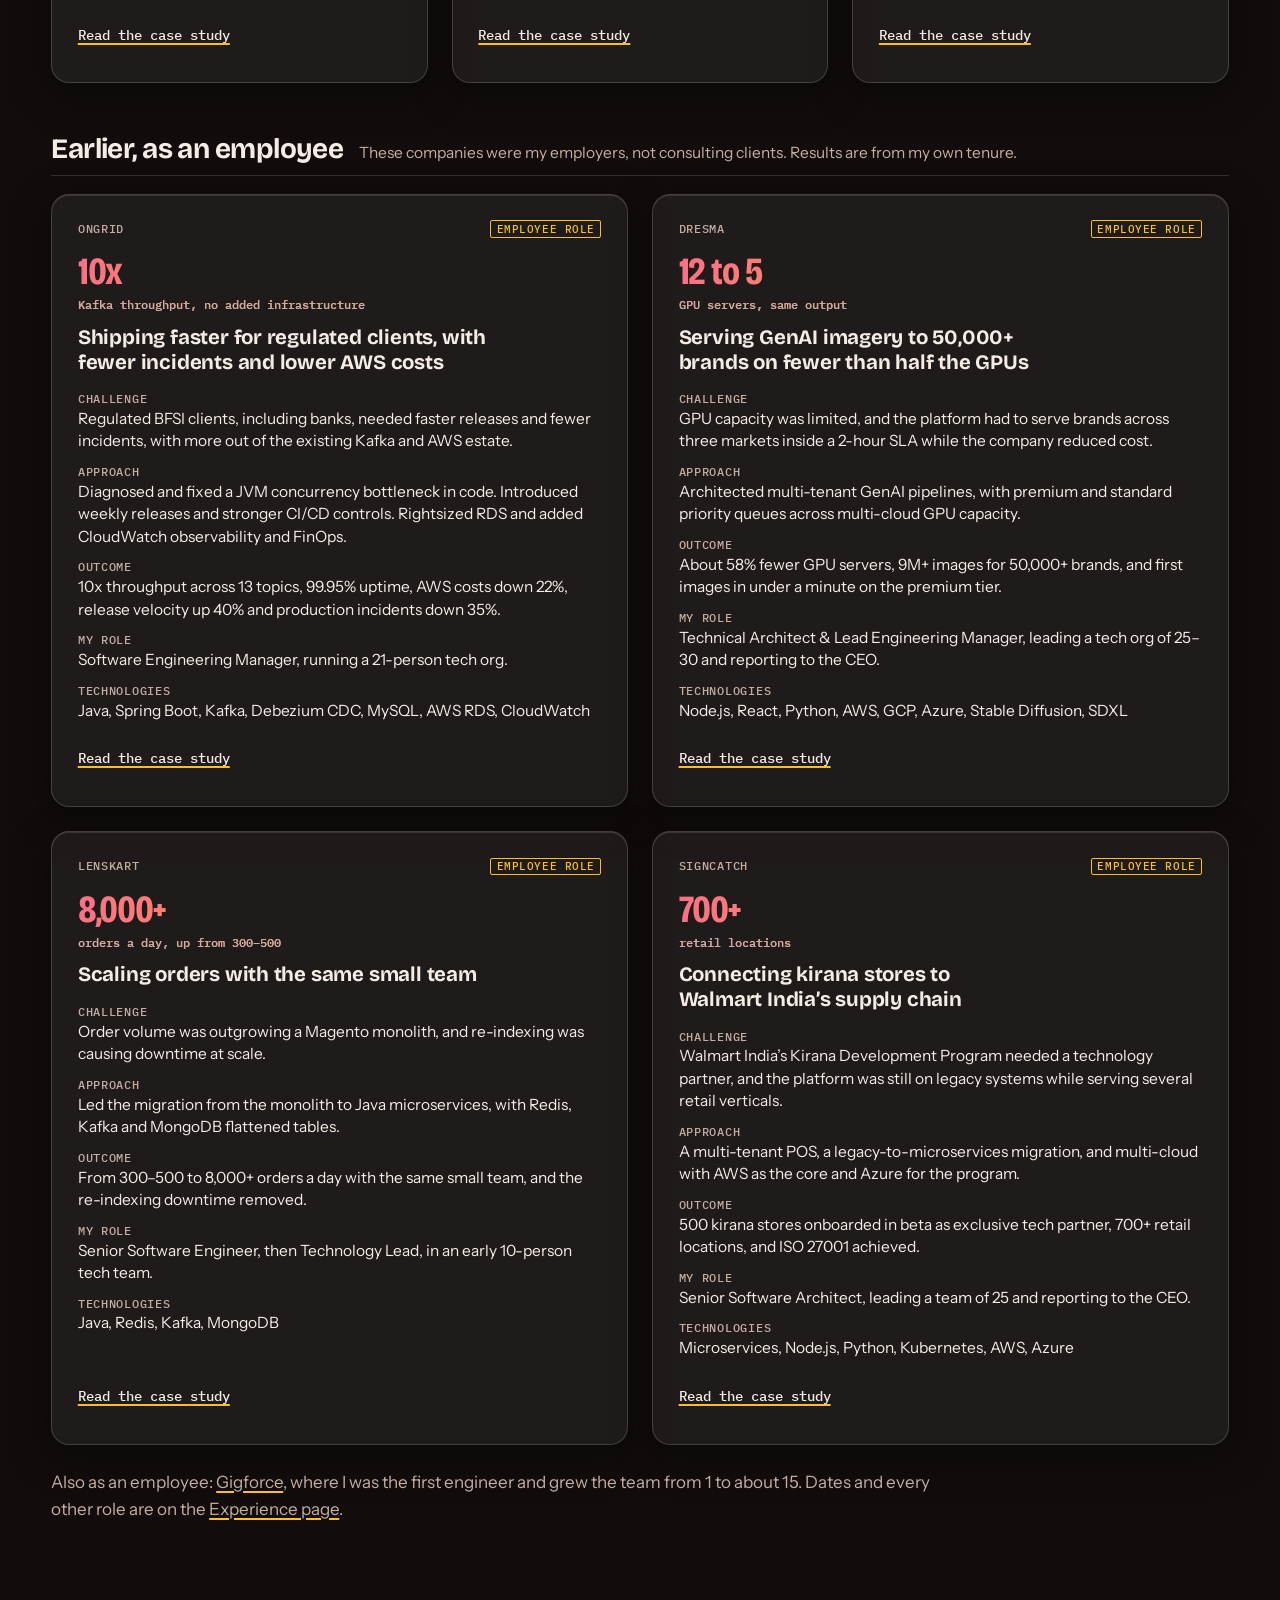
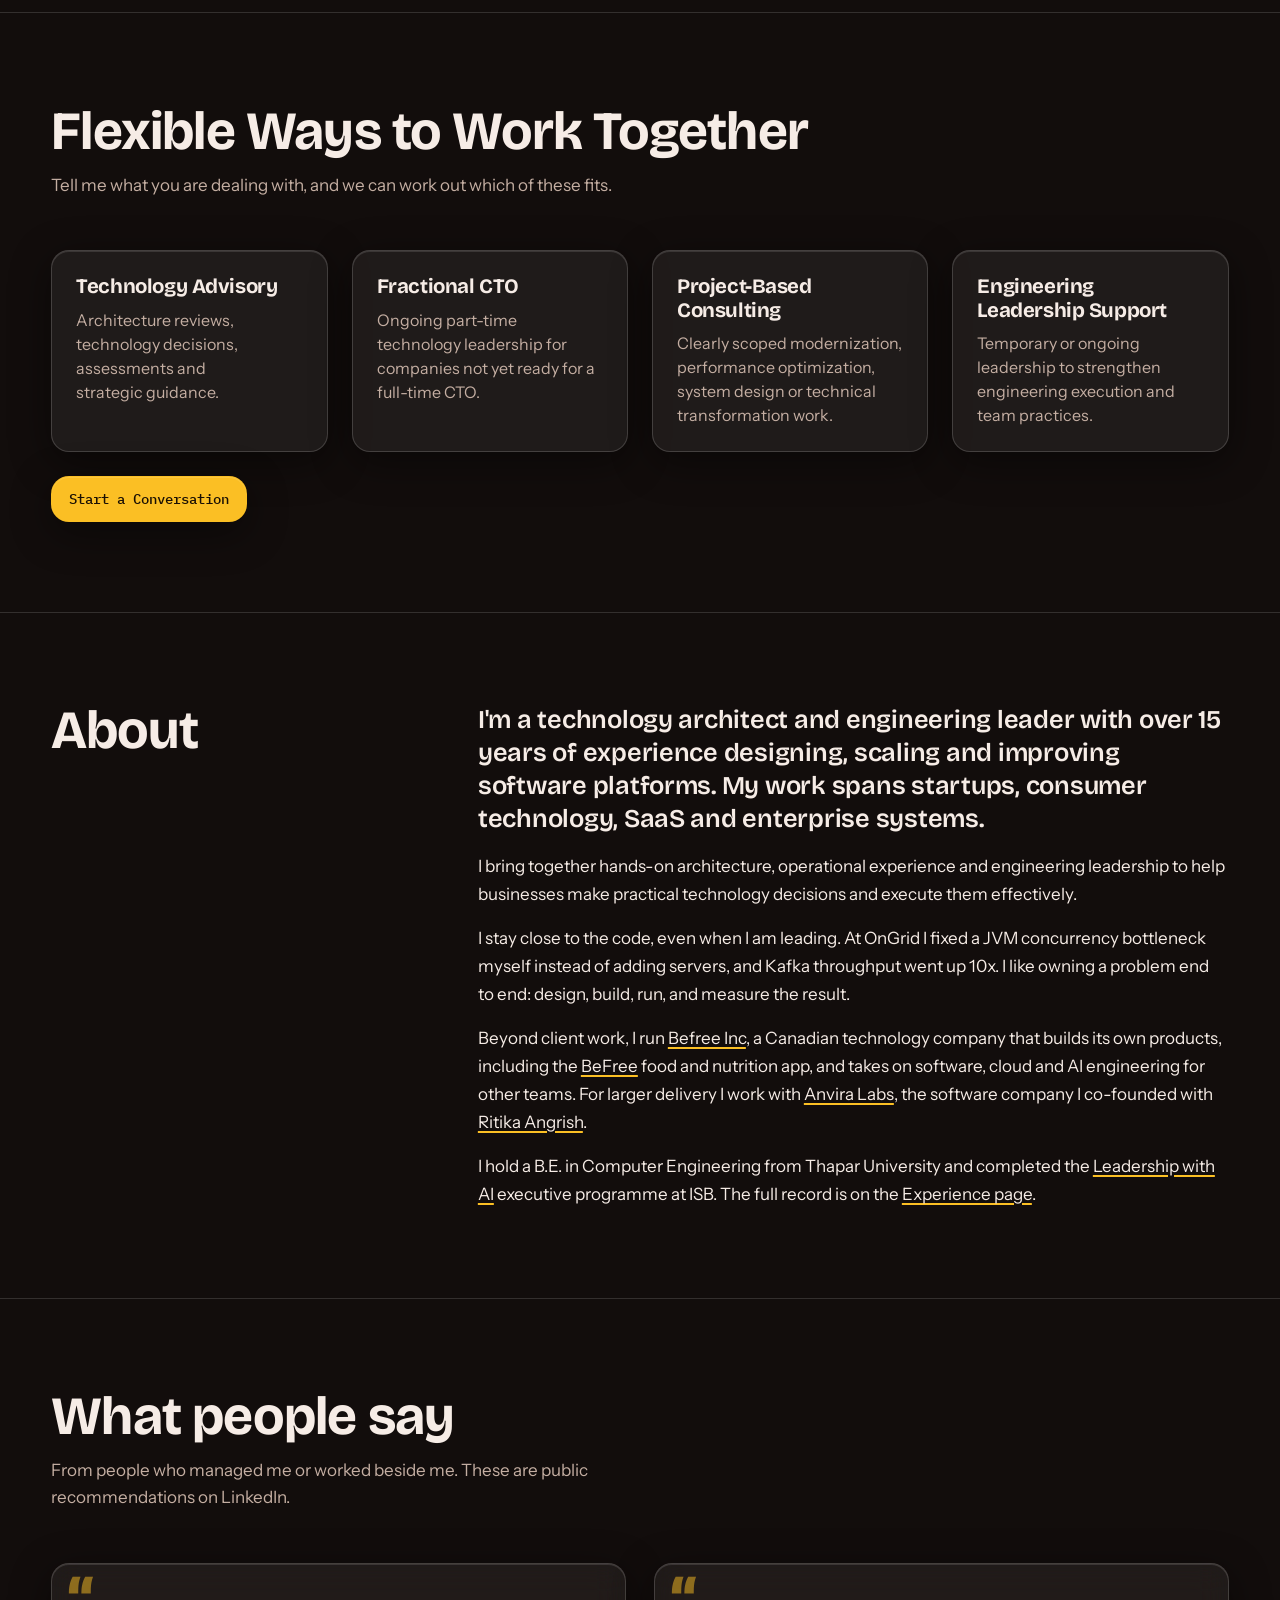
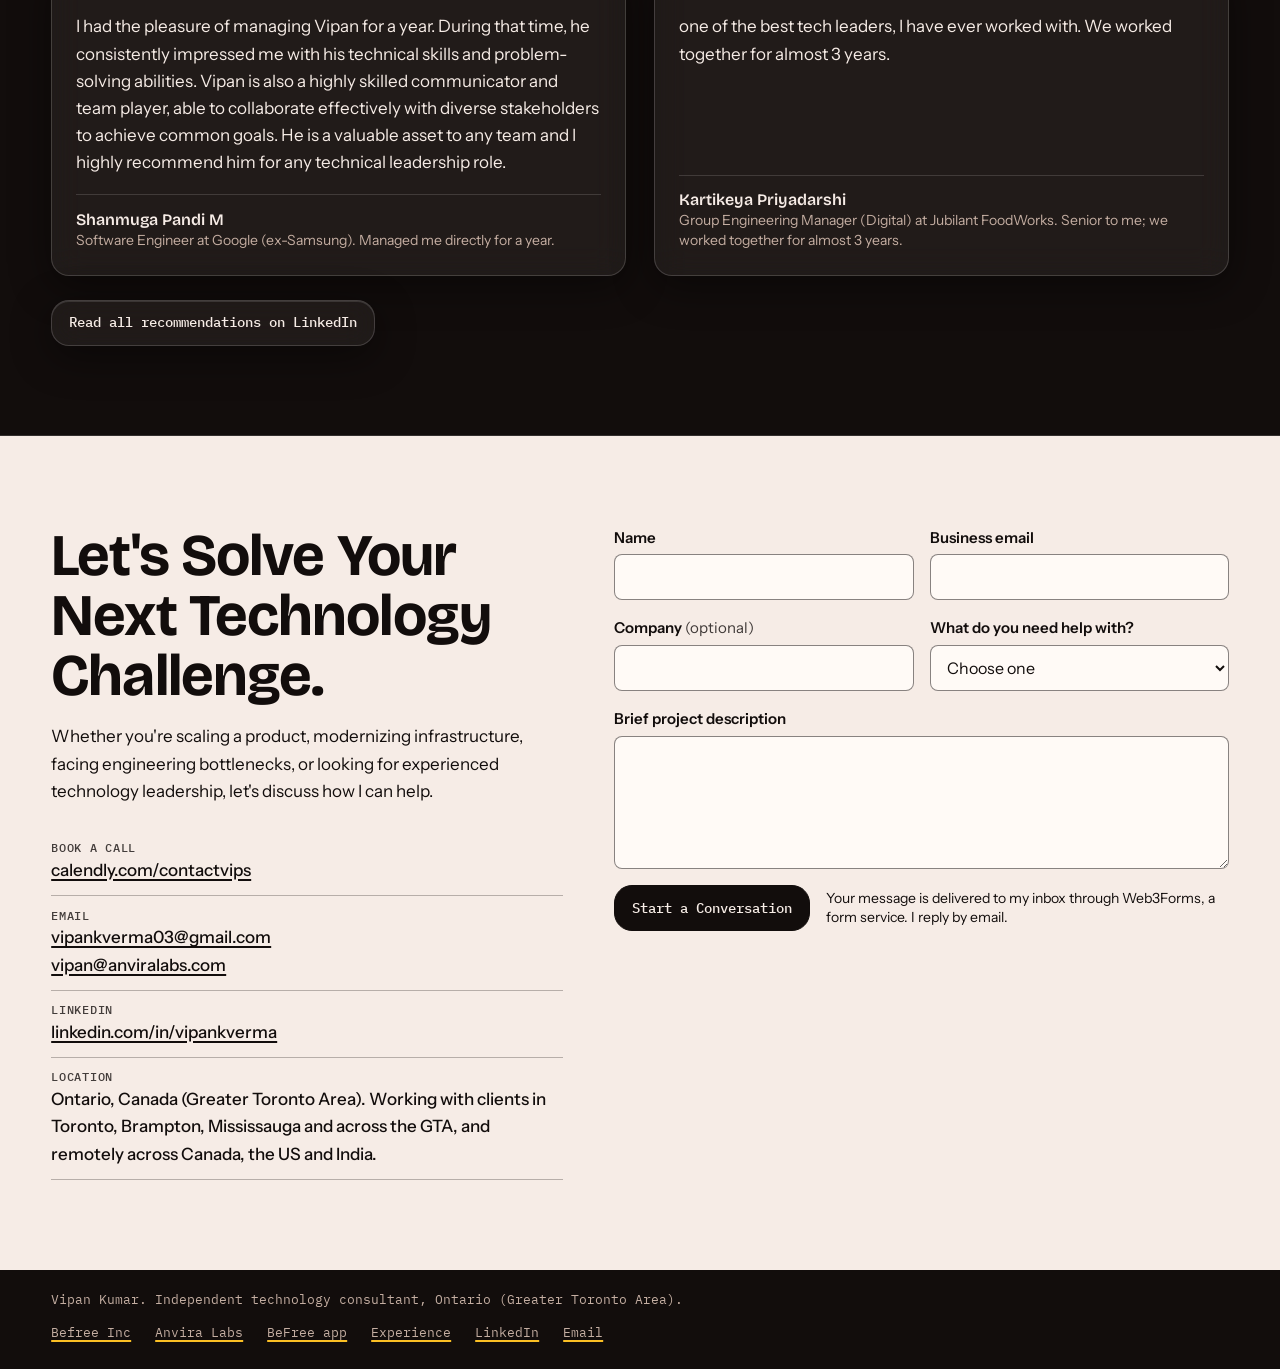
==== commit 9b9d4184: "Interlink with Befree Inc and Anvira Labs; update description for SEO Co-Authored-By: Claude Sonnet " ====
--- a/index.html
+++ b/index.html
@@ -4,22 +4,22 @@
 <meta charset="utf-8">
 <meta name="viewport" content="width=device-width, initial-scale=1">
 <title>Vipan Kumar | Fractional CTO &amp; Software Architect in Toronto</title>
-<meta name="description" content="Fractional CTO, software architect and technology consultant in the Toronto GTA. AWS cost optimization, SaaS scaling and AI integration for startups.">
+<meta name="description" content="Fractional CTO, software architect and founder of Befree Inc in the Toronto GTA. Cloud cost, SaaS scaling and AI integration for startups.">
 <meta name="keywords" content="fractional CTO Toronto, fractional CTO Canada, fractional CTO for startups, software architect Toronto, software architecture consultant, technology consultant GTA, technology consultant Brampton, Mississauga, AWS cost optimization consultant, cloud cost reduction, SaaS scalability consultant, technical due diligence, engineering leadership consultant, AI integration consultant, LLM integration, interim CTO, startup CTO advisor, Vipan Kumar">
 <meta name="author" content="Vipan Kumar">
 <link rel="canonical" href="https://vipan.me/">
 <meta name="robots" content="index, follow, max-image-preview:large">
 <meta property="og:locale" content="en_CA">
 <meta name="twitter:title" content="Vipan Kumar | Fractional CTO &amp; Software Architect in Toronto">
-<meta name="twitter:description" content="Fractional CTO, software architect and technology consultant in the Toronto GTA. AWS cost optimization, SaaS scaling and AI integration for startups.">
-<meta name="twitter:image" content="https://vipan.me/assets/og-image.png?v=4">
+<meta name="twitter:description" content="Fractional CTO, software architect and founder of Befree Inc in the Toronto GTA. Cloud cost, SaaS scaling and AI integration for startups.">
+<meta name="twitter:image" content="https://vipan.me/assets/og-image.png?v=5">
 <link rel="alternate" type="text/plain" href="https://vipan.me/llms.txt" title="LLM-readable summary">
 <meta property="og:type" content="website">
 <meta property="og:site_name" content="Vipan Kumar">
 <meta property="og:title" content="Vipan Kumar | Fractional CTO &amp; Software Architect in Toronto">
-<meta property="og:description" content="Fractional CTO, software architect and technology consultant in the Toronto GTA. AWS cost optimization, SaaS scaling and AI integration for startups.">
+<meta property="og:description" content="Fractional CTO, software architect and founder of Befree Inc in the Toronto GTA. Cloud cost, SaaS scaling and AI integration for startups.">
 <meta property="og:url" content="https://vipan.me/">
-<meta property="og:image" content="https://vipan.me/assets/og-image.png?v=4">
+<meta property="og:image" content="https://vipan.me/assets/og-image.png?v=5">
 <meta property="og:image:width" content="1200">
 <meta property="og:image:height" content="630">
 <meta property="og:image:alt" content="Vipan Kumar, independent technology consultant, fractional CTO and software architect">
@@ -32,8 +32,8 @@
 <script>document.documentElement.classList.add('js')</script>
 <script>try{var q=new URLSearchParams(location.search).get('palette');if(q&&/^[a-z]+$/.test(q))document.documentElement.setAttribute('data-palette',q)}catch(e){}</script>
 <script type="application/ld+json">{"@context": "https://schema.org", "@type": "FAQPage", "mainEntity": [{"@type": "Question", "name": "Who is Vipan Kumar?", "acceptedAnswer": {"@type": "Answer", "text": "Vipan Kumar is an independent technology consultant, fractional CTO and software architect based in Ontario (Greater Toronto Area), Canada, with 15+ years of experience since 2011."}}, {"@type": "Question", "name": "What services does Vipan Kumar offer?", "acceptedAnswer": {"@type": "Answer", "text": "Fractional CTO and technology advisory; software and cloud architecture; engineering leadership and delivery; cloud cost and performance optimization, including AWS; product engineering and modernization; and AI integration and intelligent automation."}}, {"@type": "Question", "name": "How can a company work with Vipan Kumar?", "acceptedAnswer": {"@type": "Answer", "text": "Through technology advisory, a fractional CTO arrangement, project-based consulting, or engineering leadership support."}}, {"@type": "Question", "name": "What results has Vipan Kumar delivered?", "acceptedAnswer": {"@type": "Answer", "text": "In full-time roles: 10x Kafka throughput at OnGrid with no added infrastructure; GPU servers cut from 12 to 5 at Dresma; Lenskart scaled from 300-500 to 8,000+ orders a day with the same small team; and 500 kirana stores onboarded in beta for Walmart India's Kirana Development Program through SignCatch. As an independent consultant: led the architecture of an active RFID worker safety system live in 4 Maruti Suzuki plants."}}, {"@type": "Question", "name": "How can I contact Vipan Kumar?", "acceptedAnswer": {"@type": "Answer", "text": "Email vipankverma03@gmail.com or vipan@anviralabs.com, or use https://www.linkedin.com/in/vipankverma/."}}]}</script>
-<script type="application/ld+json">{"@context": "https://schema.org", "@type": "Person", "name": "Vipan Kumar", "url": "https://vipan.me/", "jobTitle": "Independent Technology Consultant, Fractional CTO and Software Architect", "description": "Independent technology consultant, fractional CTO and software architect with 15+ years of experience, based in Ontario (Greater Toronto Area).", "email": "mailto:vipankverma03@gmail.com", "sameAs": ["https://www.linkedin.com/in/vipankverma/"], "address": {"@type": "PostalAddress", "addressRegion": "ON", "addressCountry": "CA"}, "alumniOf": [{"@type": "CollegeOrUniversity", "name": "Thapar University"}], "hasCredential": {"@type": "EducationalOccupationalCredential", "name": "Leadership with AI", "credentialCategory": "Executive Education", "url": "https://www.credential.net/8fca11be-3d39-4c0f-8441-4ba1a1315897", "recognizedBy": {"@type": "EducationalOrganization", "name": "Indian School of Business (ISB)"}}, "knowsAbout": ["Software architecture", "Engineering leadership", "Multi-tenant SaaS", "Event-driven architecture", "Microservices", "Java", "Spring Boot", "Node.js", "TypeScript", "Python", "FastAPI", "Kafka", "AWS", "Azure", "GCP", "Kubernetes", "Generative AI in production", "Fractional CTO", "Technical due diligence", "Cloud cost optimization", "FinOps", "SaaS scalability", "LLM integration", "Retrieval-augmented generation", "Terraform", "DevOps"], "worksFor": {"@type": "Organization", "name": "Anvira Labs", "url": "https://www.anviralabs.com/"}, "homeLocation": {"@type": "Place", "name": "Greater Toronto Area, Ontario, Canada"}}</script>
-<script type="application/ld+json">{"@context": "https://schema.org", "@type": "ProfessionalService", "name": "Vipan Kumar, Technology Consulting", "url": "https://vipan.me/", "description": "Independent technology consulting, fractional CTO advisory, cloud architecture, SaaS scalability, and engineering leadership for startups and growing businesses.", "email": "mailto:vipan@anviralabs.com", "founder": {"@type": "Person", "name": "Vipan Kumar", "url": "https://vipan.me/"}, "address": {"@type": "PostalAddress", "addressRegion": "ON", "addressCountry": "CA"}, "makesOffer": [{"@type": "Offer", "itemOffered": {"@type": "Service", "name": "Fractional CTO and Technology Advisory", "description": "Senior technology judgment for founders and leadership teams, without a full-time executive hire."}}, {"@type": "Offer", "itemOffered": {"@type": "Service", "name": "Software and Cloud Architecture", "description": "System design that fits your load, your team and your budget, from service boundaries and APIs to AWS and GCP infrastructure."}}, {"@type": "Offer", "itemOffered": {"@type": "Service", "name": "Engineering Leadership and Delivery", "description": "Stronger execution from the team you already have, through clearer ownership, standards and release practices."}}, {"@type": "Offer", "itemOffered": {"@type": "Service", "name": "Cloud Cost and Performance Optimization", "description": "Find out where infrastructure spend and performance are going, then fix what matters first."}}, {"@type": "Offer", "itemOffered": {"@type": "Service", "name": "Product Engineering and Modernization", "description": "Start a new product on sound foundations, or move an ageing platform forward in planned stages."}}, {"@type": "Offer", "itemOffered": {"@type": "Service", "name": "AI Integration and Intelligent Automation", "description": "Practical LLM features and automation, applied where they solve a real workflow problem."}}], "areaServed": [{"@type": "City", "name": "Toronto"}, {"@type": "City", "name": "Brampton"}, {"@type": "City", "name": "Mississauga"}, {"@type": "AdministrativeArea", "name": "Greater Toronto Area"}, {"@type": "AdministrativeArea", "name": "Ontario"}, {"@type": "Country", "name": "Canada"}, {"@type": "Country", "name": "United States"}, {"@type": "Country", "name": "India"}], "serviceType": ["Fractional CTO", "Software architecture consulting", "Cloud cost optimization", "Engineering leadership consulting", "Product engineering and modernization", "AI integration"], "image": "https://vipan.me/assets/og-image.png", "parentOrganization": {"@type": "Organization", "name": "Anvira Labs", "url": "https://www.anviralabs.com/"}}</script>
+<script type="application/ld+json">{"@context": "https://schema.org", "@type": "Person", "name": "Vipan Kumar", "url": "https://vipan.me/", "jobTitle": "Independent Technology Consultant, Fractional CTO and Software Architect", "description": "Independent technology consultant, fractional CTO and software architect with 15+ years of experience, based in Ontario (Greater Toronto Area).", "email": "mailto:vipankverma03@gmail.com", "sameAs": ["https://www.linkedin.com/in/vipankverma/"], "address": {"@type": "PostalAddress", "addressRegion": "ON", "addressCountry": "CA"}, "alumniOf": [{"@type": "CollegeOrUniversity", "name": "Thapar University"}], "hasCredential": {"@type": "EducationalOccupationalCredential", "name": "Leadership with AI", "credentialCategory": "Executive Education", "url": "https://www.credential.net/8fca11be-3d39-4c0f-8441-4ba1a1315897", "recognizedBy": {"@type": "EducationalOrganization", "name": "Indian School of Business (ISB)"}}, "knowsAbout": ["Software architecture", "Engineering leadership", "Multi-tenant SaaS", "Event-driven architecture", "Microservices", "Java", "Spring Boot", "Node.js", "TypeScript", "Python", "FastAPI", "Kafka", "AWS", "Azure", "GCP", "Kubernetes", "Generative AI in production", "Fractional CTO", "Technical due diligence", "Cloud cost optimization", "FinOps", "SaaS scalability", "LLM integration", "Retrieval-augmented generation", "Terraform", "DevOps"], "worksFor": [{"@type": "Organization", "name": "Befree Inc", "url": "https://befreefit.ca/"}, {"@type": "Organization", "name": "Anvira Labs", "url": "https://www.anviralabs.com/"}], "homeLocation": {"@type": "Place", "name": "Greater Toronto Area, Ontario, Canada"}}</script>
+<script type="application/ld+json">{"@context": "https://schema.org", "@type": "ProfessionalService", "name": "Vipan Kumar, Technology Consulting", "url": "https://vipan.me/", "description": "Independent technology consulting, fractional CTO advisory, cloud architecture, SaaS scalability, and engineering leadership for startups and growing businesses.", "email": "mailto:vipan@anviralabs.com", "founder": {"@type": "Person", "name": "Vipan Kumar", "url": "https://vipan.me/"}, "address": {"@type": "PostalAddress", "addressRegion": "ON", "addressCountry": "CA"}, "makesOffer": [{"@type": "Offer", "itemOffered": {"@type": "Service", "name": "Fractional CTO and Technology Advisory", "description": "Senior technology judgment for founders and leadership teams, without a full-time executive hire."}}, {"@type": "Offer", "itemOffered": {"@type": "Service", "name": "Software and Cloud Architecture", "description": "System design that fits your load, your team and your budget, from service boundaries and APIs to AWS and GCP infrastructure."}}, {"@type": "Offer", "itemOffered": {"@type": "Service", "name": "Engineering Leadership and Delivery", "description": "Stronger execution from the team you already have, through clearer ownership, standards and release practices."}}, {"@type": "Offer", "itemOffered": {"@type": "Service", "name": "Cloud Cost and Performance Optimization", "description": "Find out where infrastructure spend and performance are going, then fix what matters first."}}, {"@type": "Offer", "itemOffered": {"@type": "Service", "name": "Product Engineering and Modernization", "description": "Start a new product on sound foundations, or move an ageing platform forward in planned stages."}}, {"@type": "Offer", "itemOffered": {"@type": "Service", "name": "AI Integration and Intelligent Automation", "description": "Practical LLM features and automation, applied where they solve a real workflow problem."}}], "areaServed": [{"@type": "City", "name": "Toronto"}, {"@type": "City", "name": "Brampton"}, {"@type": "City", "name": "Mississauga"}, {"@type": "AdministrativeArea", "name": "Greater Toronto Area"}, {"@type": "AdministrativeArea", "name": "Ontario"}, {"@type": "Country", "name": "Canada"}, {"@type": "Country", "name": "United States"}, {"@type": "Country", "name": "India"}], "serviceType": ["Fractional CTO", "Software architecture consulting", "Cloud cost optimization", "Engineering leadership consulting", "Product engineering and modernization", "AI integration"], "image": "https://vipan.me/assets/og-image.png?v=5", "parentOrganization": {"@type": "Organization", "name": "Anvira Labs", "url": "https://www.anviralabs.com/"}}</script>
 <script type="text/javascript">
     (function(c,l,a,r,i,t,y){
         c[a]=c[a]||function(){(c[a].q=c[a].q||[]).push(arguments)};
@@ -259,6 +259,7 @@
 <p class="about-lead">I'm a technology architect and engineering leader with over 15 years of experience designing, scaling and improving software platforms. My work spans startups, consumer technology, SaaS and enterprise systems.</p>
 <p>I bring together hands-on architecture, operational experience and engineering leadership to help businesses make practical technology decisions and execute them effectively.</p>
 <p>I stay close to the code, even when I am leading. At OnGrid I fixed a JVM concurrency bottleneck myself instead of adding servers, and Kafka throughput went up 10x. I like owning a problem end to end: design, build, run, and measure the result.</p>
+<p>Beyond client work, I run <a href="https://befreefit.ca/">Befree Inc</a>, a Canadian technology company that builds its own products, including the <a href="https://www.befree.fit/">BeFree</a> food and nutrition app, and takes on software, cloud and AI engineering for other teams. For larger delivery I work with <a href="https://www.anviralabs.com/">Anvira Labs</a>, the software company I co-founded with <a href="https://ritikaangrish.com/">Ritika Angrish</a>.</p>
 <p>I hold a B.E. in Computer Engineering from Thapar University and completed the <a href="https://www.credential.net/8fca11be-3d39-4c0f-8441-4ba1a1315897" rel="noopener">Leadership with AI</a> executive programme at ISB. The full record is on the <a href="experience.html">Experience page</a>.</p>
 </div>
 </div></section>
@@ -309,7 +310,7 @@
 </main>
 <footer class="site-foot"><div class="wrap">
 <span>Vipan Kumar. Independent technology consultant, Ontario (Greater Toronto Area).</span>
-<nav class="foot-nav" aria-label="Secondary"><a href="experience.html">Experience</a><a href="https://www.linkedin.com/in/vipankverma/" rel="me">LinkedIn</a><a href="mailto:vipankverma03@gmail.com">Email</a></nav>
+<nav class="foot-nav" aria-label="Secondary"><a href="https://befreefit.ca/">Befree Inc</a><a href="https://www.anviralabs.com/">Anvira Labs</a><a href="https://www.befree.fit/">BeFree app</a><a href="experience.html">Experience</a><a href="https://www.linkedin.com/in/vipankverma/" rel="me">LinkedIn</a><a href="mailto:vipankverma03@gmail.com">Email</a></nav>
 </div></footer>
 <script src="assets/js/site.js?v=202611042500"></script>
 </body>
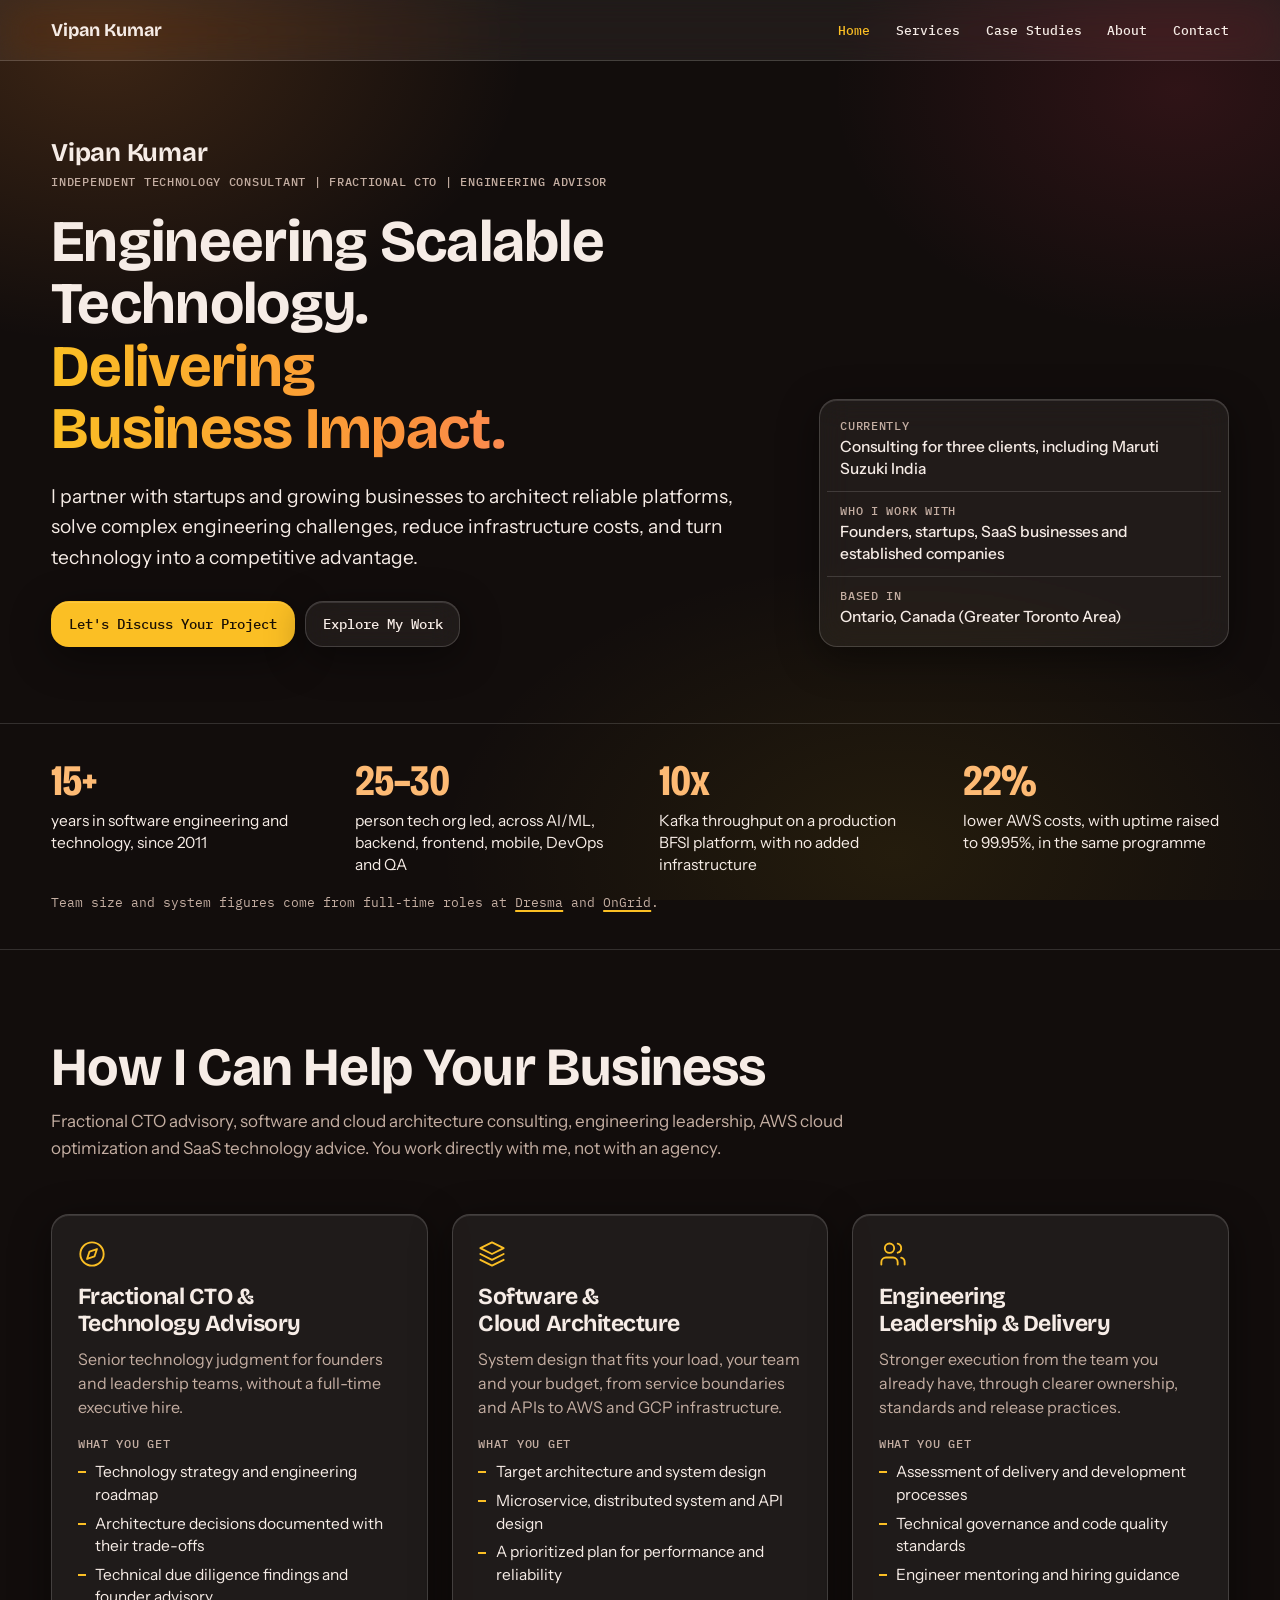
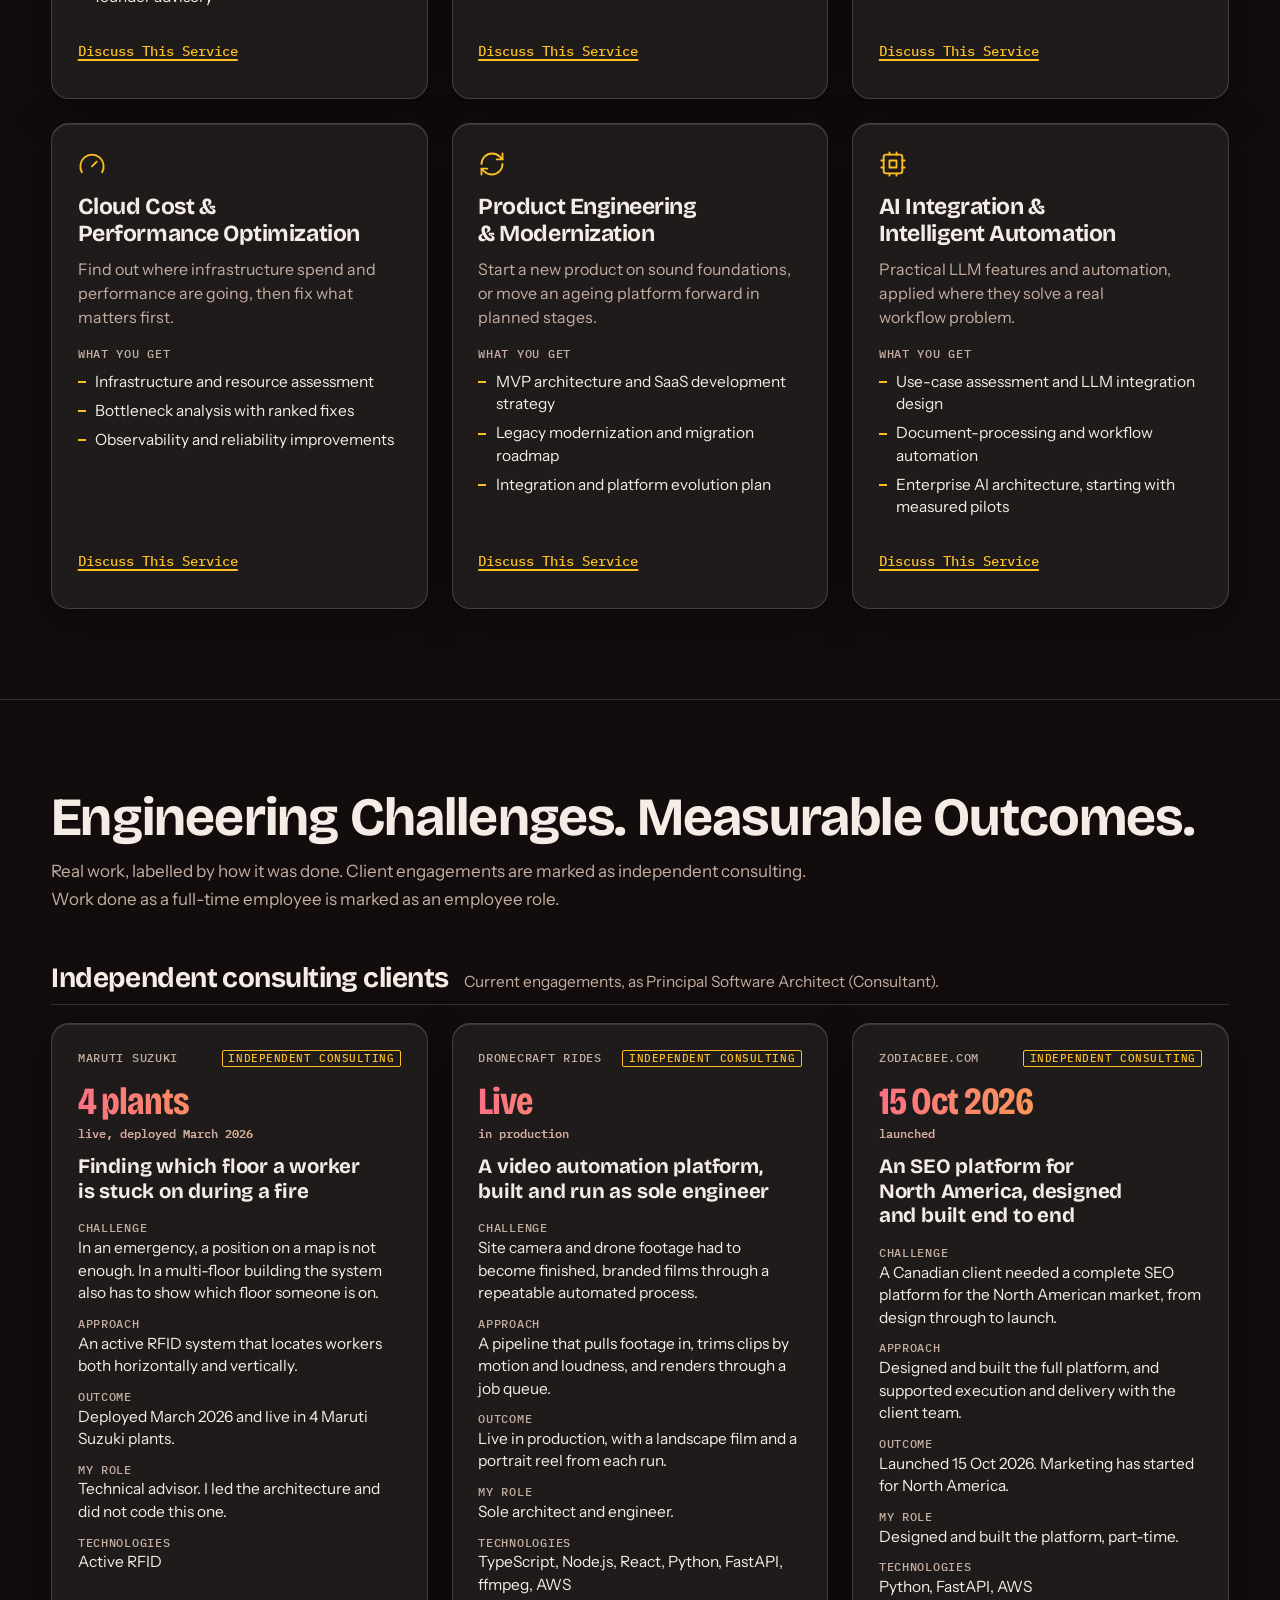
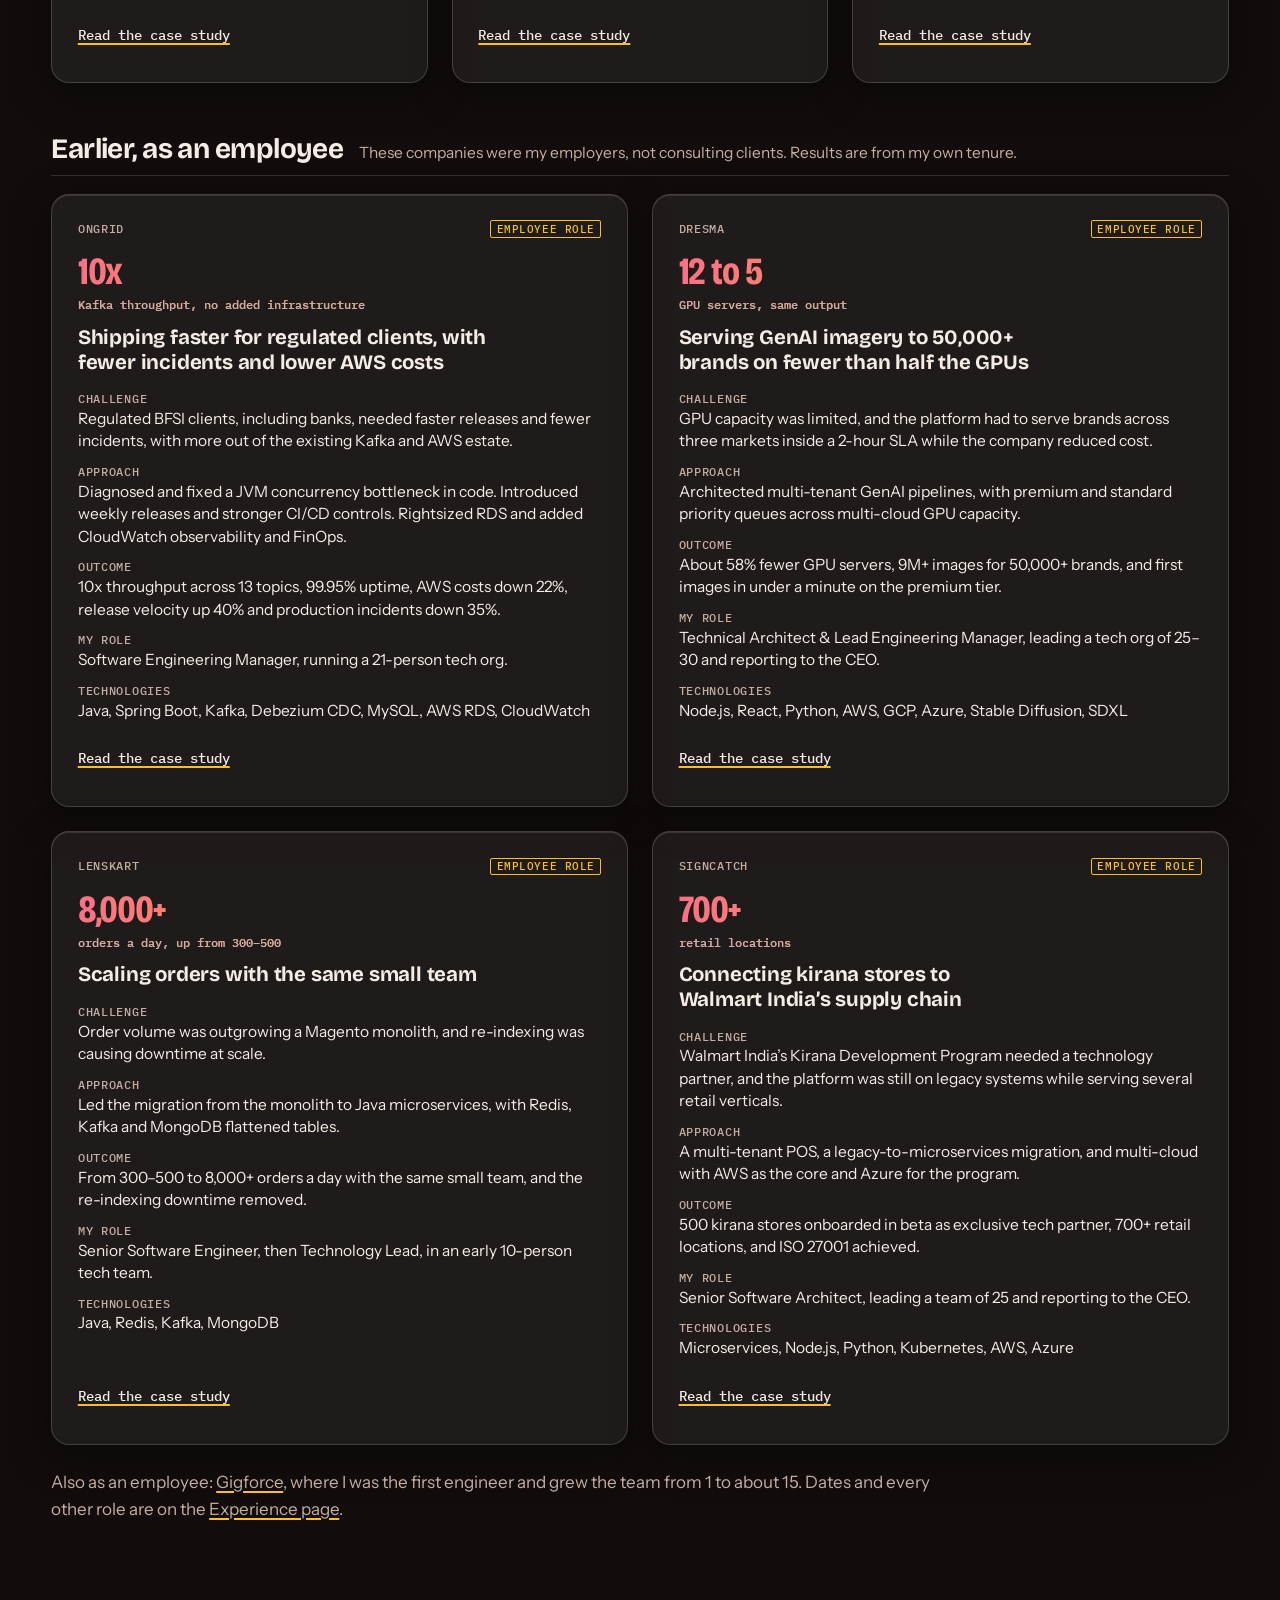
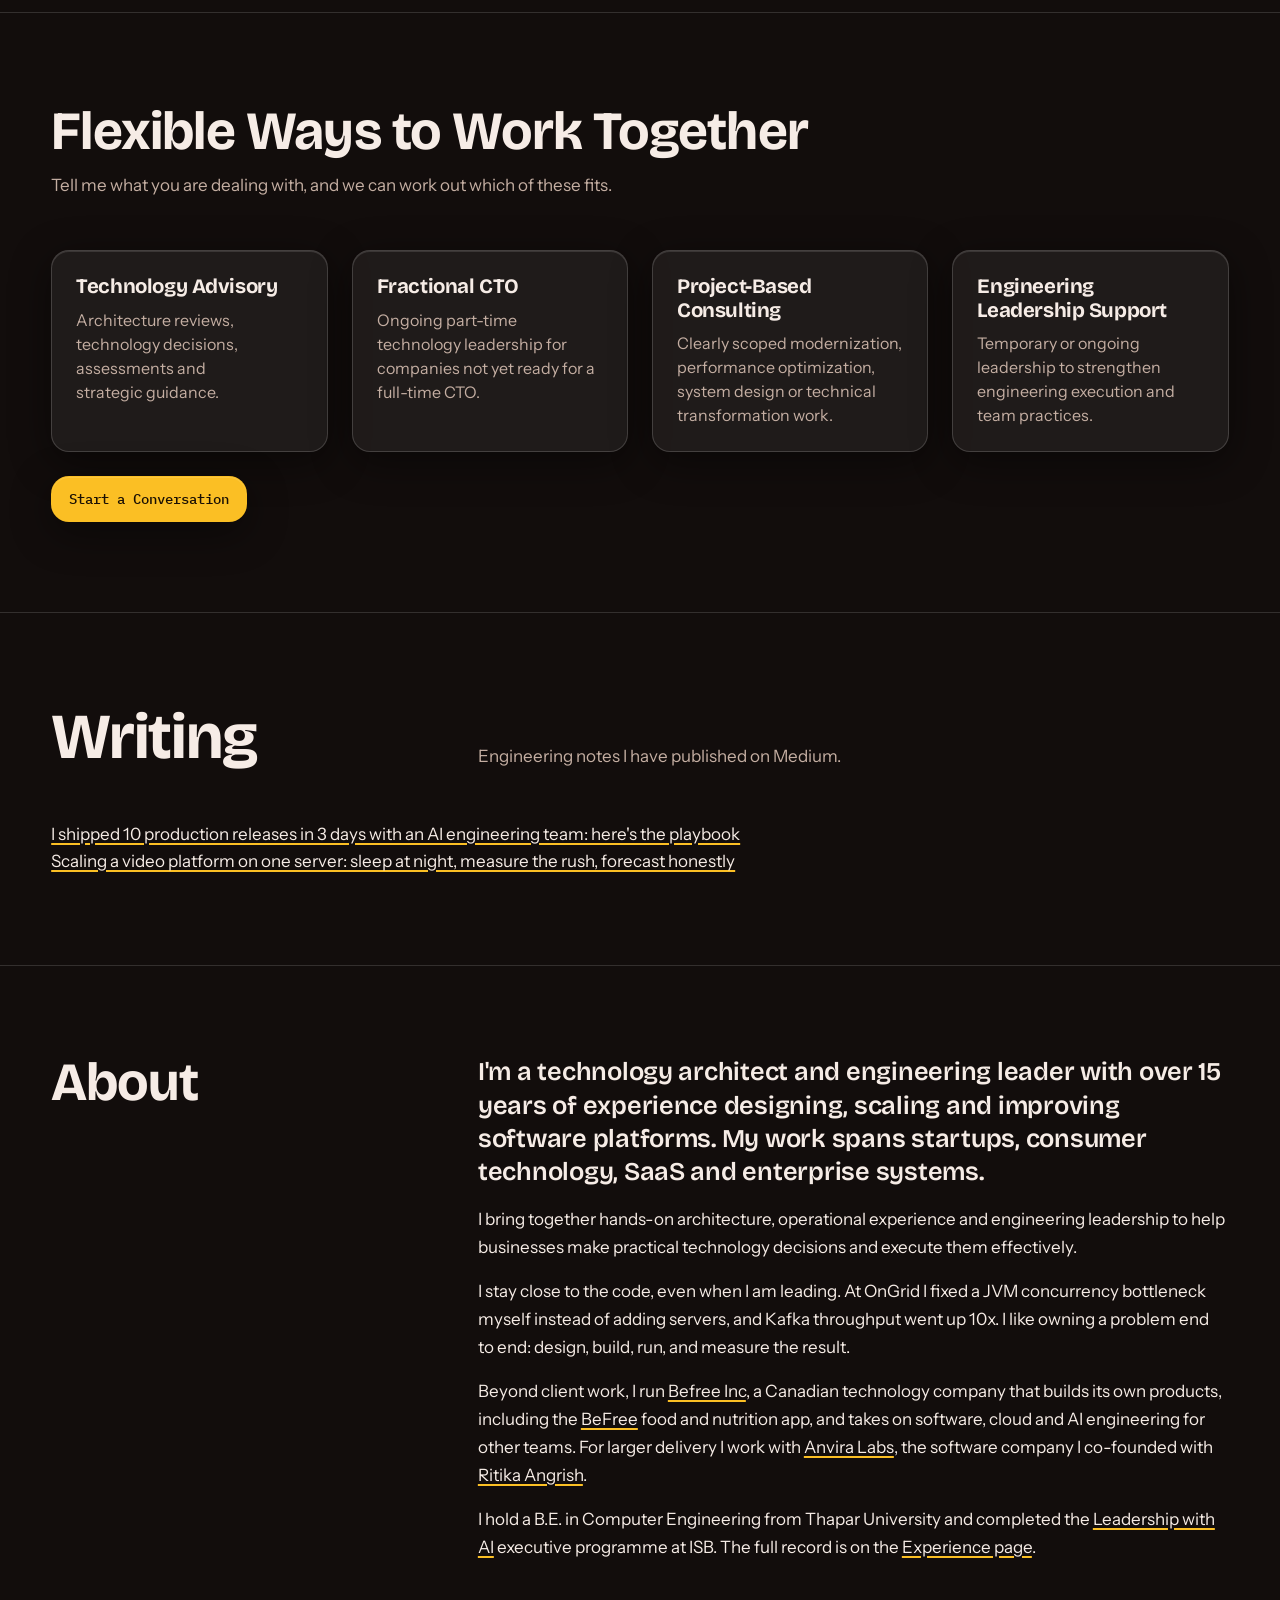
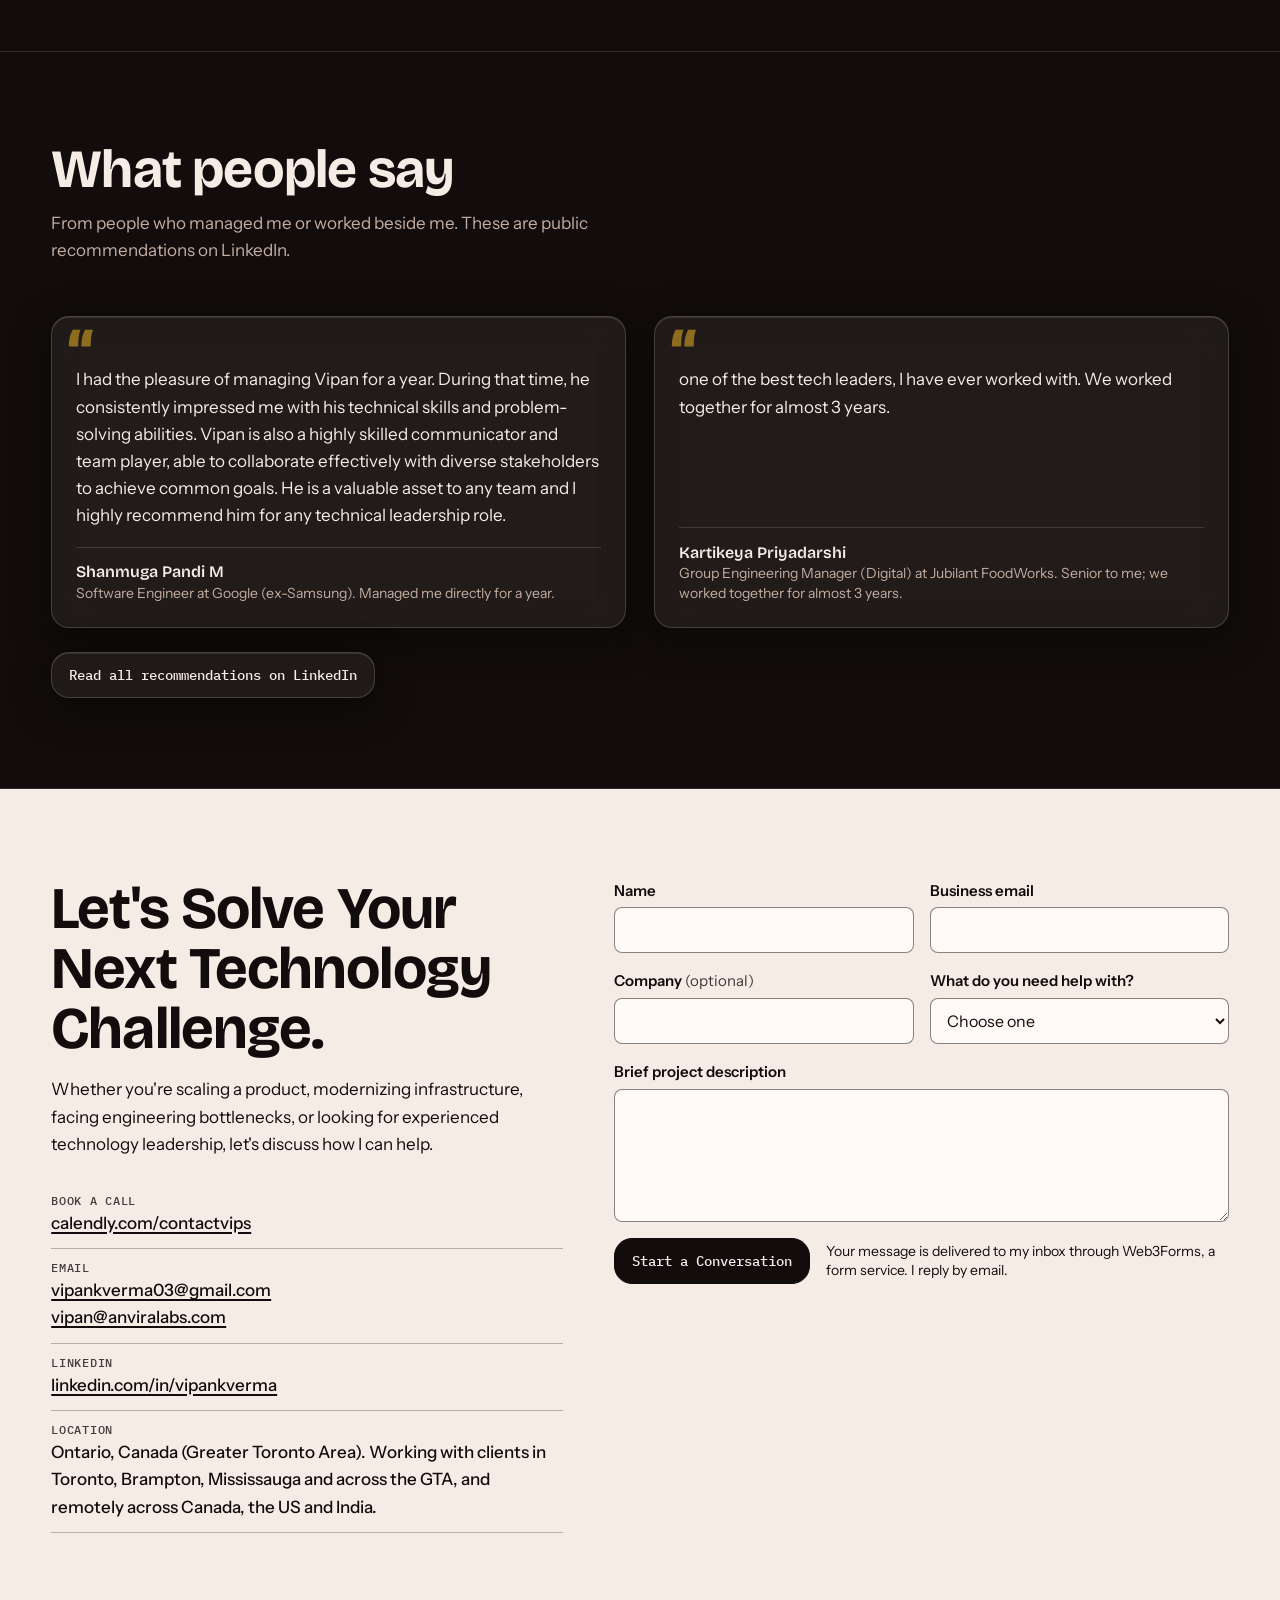
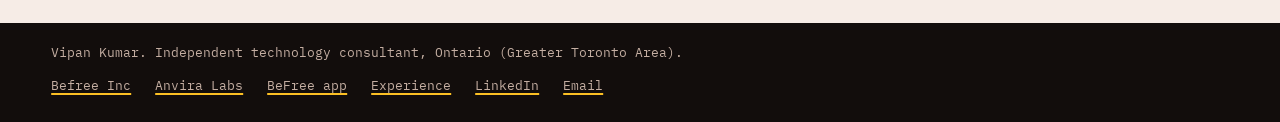
==== commit 3ea856f2: "Add Writing section with Medium articles Co-Authored-By: Claude Sonnet 5.5 <noreply@anthropic.com>" ====
--- a/index.html
+++ b/index.html
@@ -253,6 +253,14 @@
 <p class="eng-cta"><a class="btn primary" href="#contact">Start a Conversation</a></p>
 </div></section>
 
+<section class="section" id="writing" aria-labelledby="writing-h"><div class="wrap">
+<div class="section-head"><h2 id="writing-h">Writing</h2><p>Engineering notes I have published on Medium.</p></div>
+<ul>
+<li><a href="https://medium.com/@vipankverma03/i-shipped-10-production-releases-in-3-days-with-an-ai-engineering-team-heres-the-playbook-55fc219a4b5b" rel="noopener">I shipped 10 production releases in 3 days with an AI engineering team: here's the playbook</a></li>
+<li><a href="https://medium.com/@vipankverma03/scaling-a-video-platform-on-one-server-sleep-at-night-measure-the-rush-forecast-honestly-c8c2685f1844" rel="noopener">Scaling a video platform on one server: sleep at night, measure the rush, forecast honestly</a></li>
+</ul>
+</div></section>
+
 <section class="section" id="about" aria-labelledby="about-h"><div class="wrap about-grid">
 <h2 id="about-h">About</h2>
 <div class="how-body">
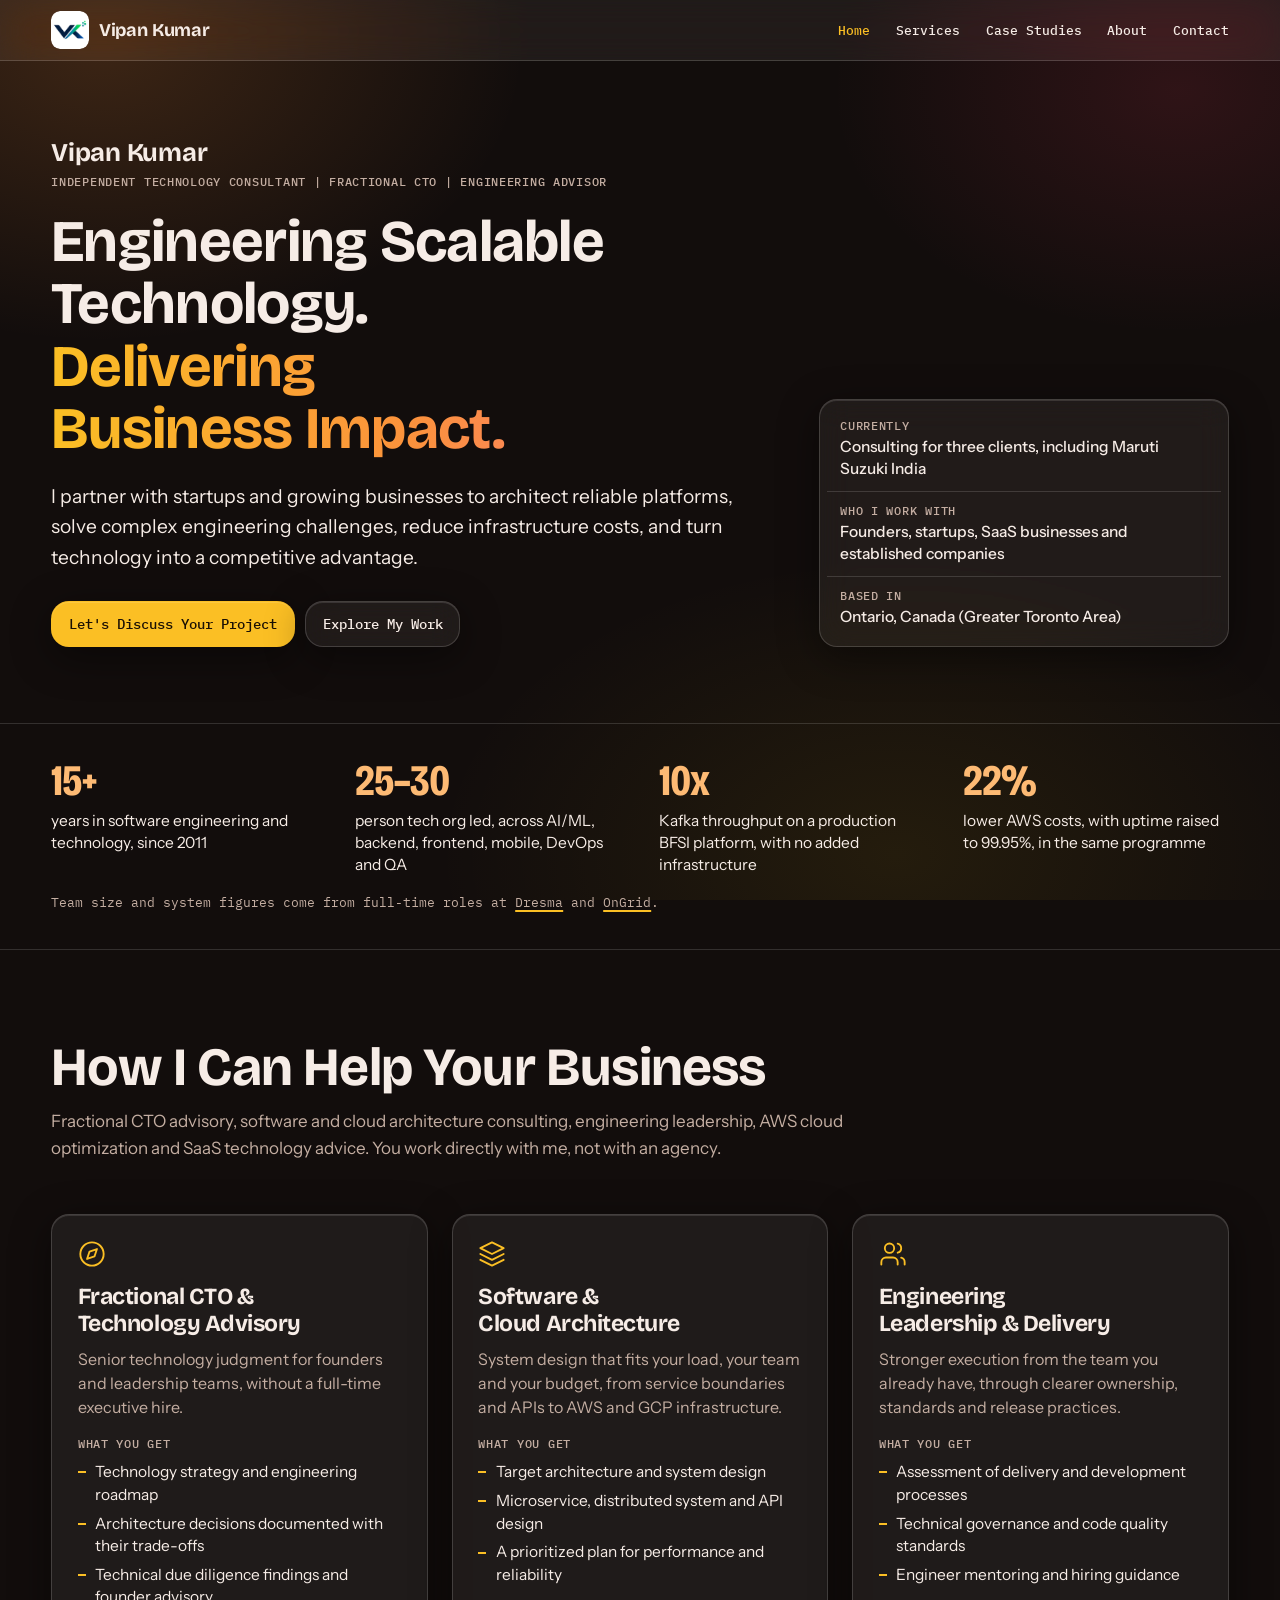
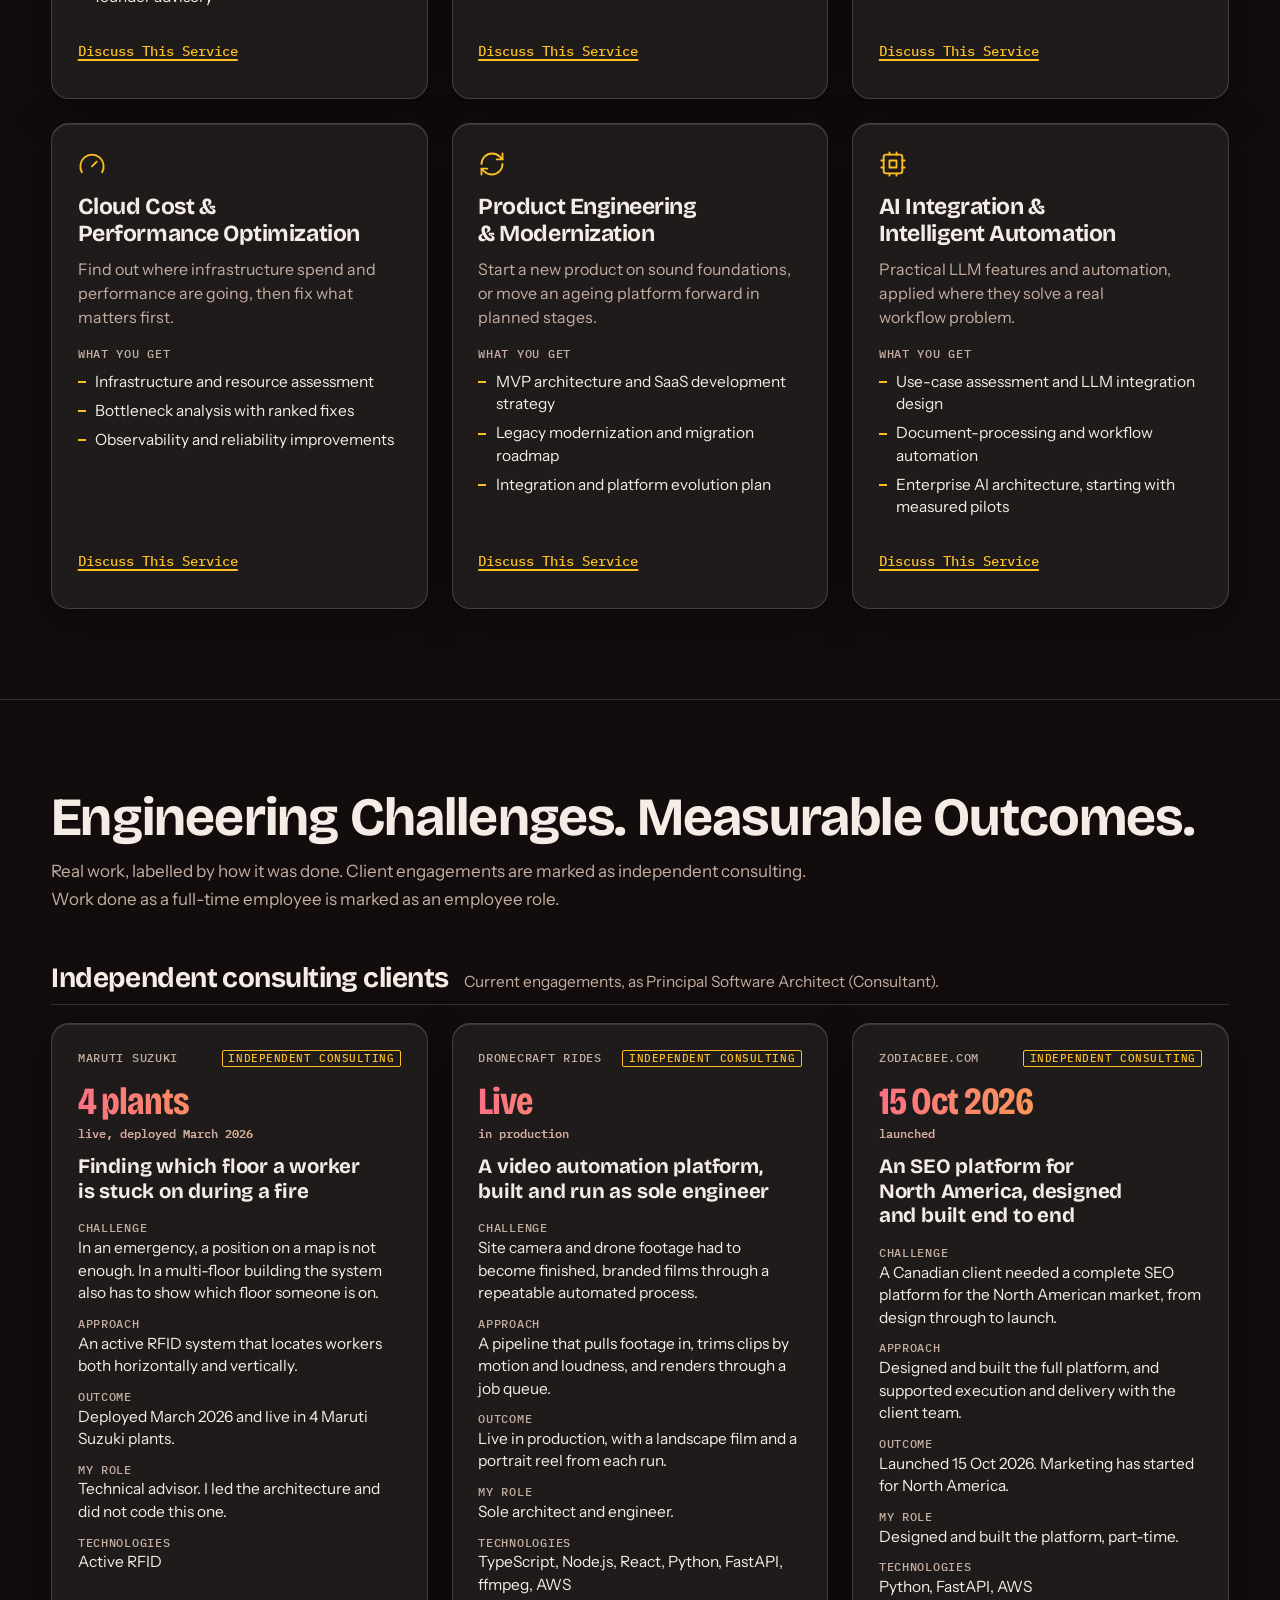
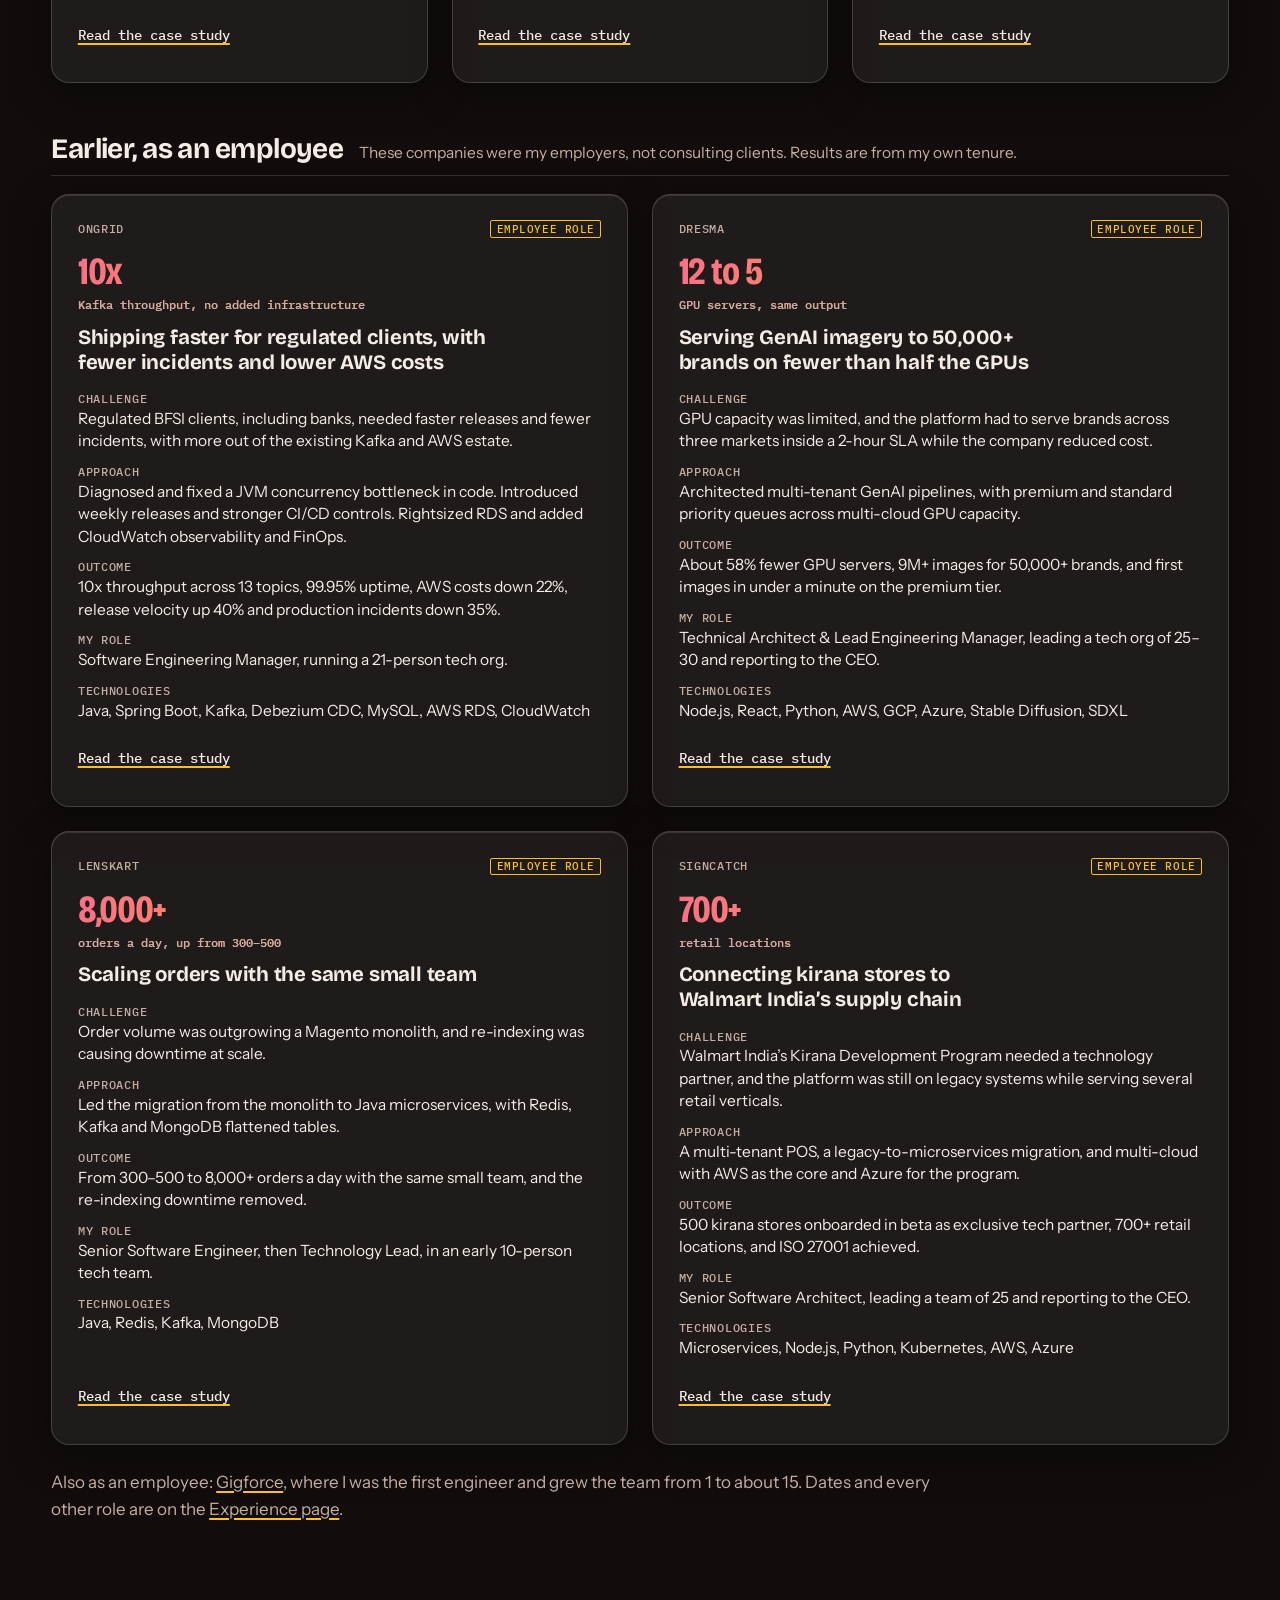
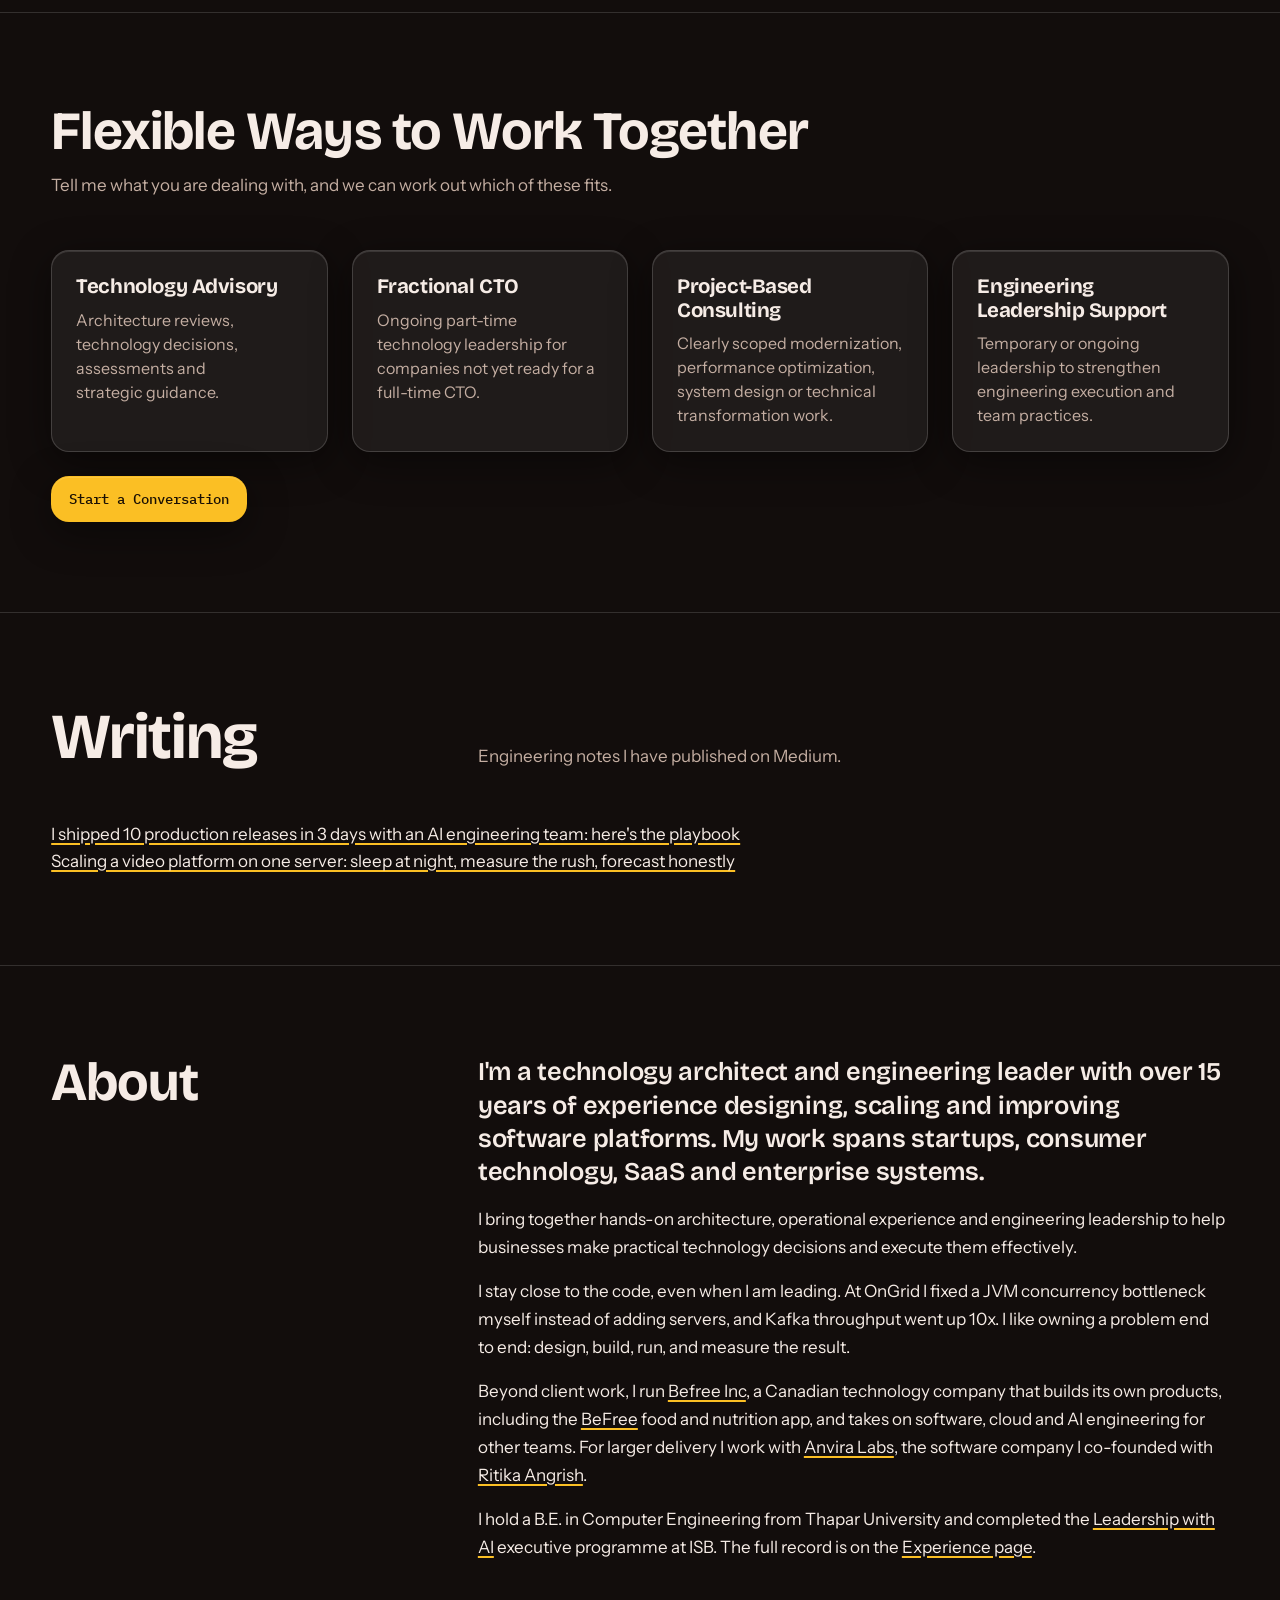
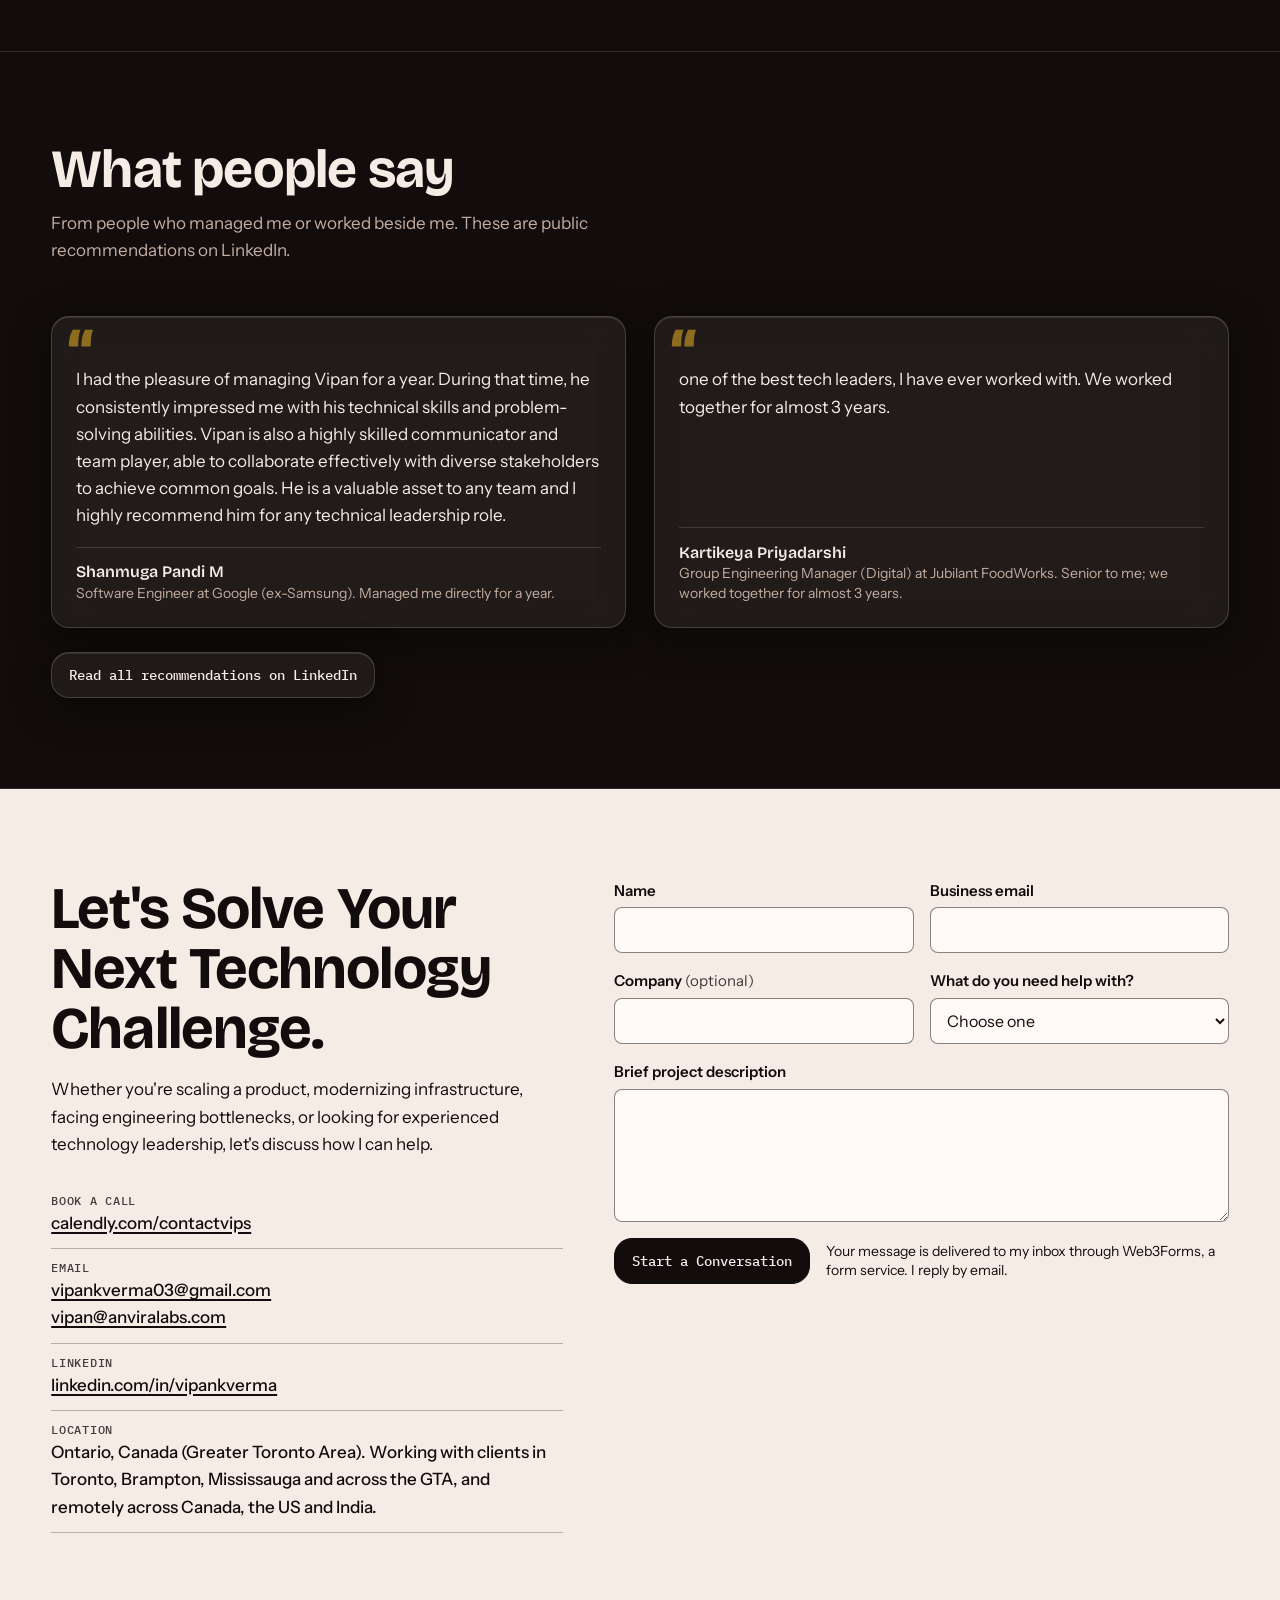
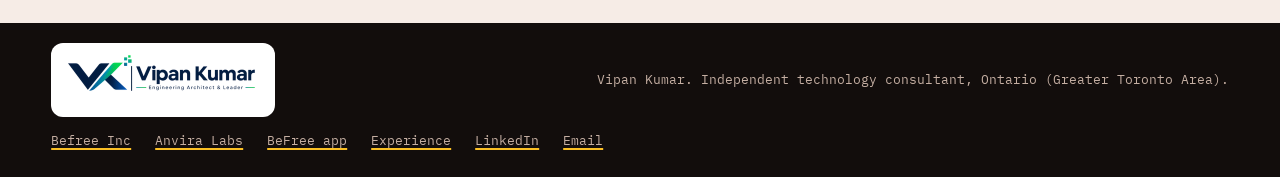
==== commit 5ca07611: "Add Vipan Kumar logo to header and footer, new favicons and social image Co-Authored-By: Claude Sonn" ====
--- a/index.html
+++ b/index.html
@@ -12,28 +12,31 @@
 <meta property="og:locale" content="en_CA">
 <meta name="twitter:title" content="Vipan Kumar | Fractional CTO &amp; Software Architect in Toronto">
 <meta name="twitter:description" content="Fractional CTO, software architect and founder of Befree Inc in the Toronto GTA. Cloud cost, SaaS scaling and AI integration for startups.">
-<meta name="twitter:image" content="https://vipan.me/assets/og-image.png?v=5">
+<meta name="twitter:image" content="https://vipan.me/assets/vipan-kumar-portfolio-logo-assets/social/og-vipan-kumar.jpg">
 <link rel="alternate" type="text/plain" href="https://vipan.me/llms.txt" title="LLM-readable summary">
 <meta property="og:type" content="website">
 <meta property="og:site_name" content="Vipan Kumar">
 <meta property="og:title" content="Vipan Kumar | Fractional CTO &amp; Software Architect in Toronto">
 <meta property="og:description" content="Fractional CTO, software architect and founder of Befree Inc in the Toronto GTA. Cloud cost, SaaS scaling and AI integration for startups.">
 <meta property="og:url" content="https://vipan.me/">
-<meta property="og:image" content="https://vipan.me/assets/og-image.png?v=5">
+<meta property="og:image" content="https://vipan.me/assets/vipan-kumar-portfolio-logo-assets/social/og-vipan-kumar.jpg">
 <meta property="og:image:width" content="1200">
 <meta property="og:image:height" content="630">
 <meta property="og:image:alt" content="Vipan Kumar, independent technology consultant, fractional CTO and software architect">
 <meta name="twitter:card" content="summary_large_image">
 <meta name="theme-color" media="(prefers-color-scheme: light)" content="#120d0c">
 <meta name="theme-color" media="(prefers-color-scheme: dark)" content="#120d0c">
-<link rel="icon" href="assets/favicon.svg" type="image/svg+xml">
+<link rel="icon" href="favicon.ico" sizes="any">
+<link rel="icon" type="image/png" sizes="32x32" href="assets/img/brand/favicon-32.png">
+<link rel="icon" type="image/png" sizes="192x192" href="assets/img/brand/favicon-192.png">
+<link rel="apple-touch-icon" sizes="180x180" href="assets/img/brand/favicon-180.png">
 <link rel="preload" href="assets/fonts/BricolageGrotesque-var-latin.woff2" as="font" type="font/woff2" crossorigin>
-<link rel="stylesheet" href="assets/css/site.css?v=202611042500">
+<link rel="stylesheet" href="assets/css/site.css?v=202611252200">
 <script>document.documentElement.classList.add('js')</script>
 <script>try{var q=new URLSearchParams(location.search).get('palette');if(q&&/^[a-z]+$/.test(q))document.documentElement.setAttribute('data-palette',q)}catch(e){}</script>
 <script type="application/ld+json">{"@context": "https://schema.org", "@type": "FAQPage", "mainEntity": [{"@type": "Question", "name": "Who is Vipan Kumar?", "acceptedAnswer": {"@type": "Answer", "text": "Vipan Kumar is an independent technology consultant, fractional CTO and software architect based in Ontario (Greater Toronto Area), Canada, with 15+ years of experience since 2011."}}, {"@type": "Question", "name": "What services does Vipan Kumar offer?", "acceptedAnswer": {"@type": "Answer", "text": "Fractional CTO and technology advisory; software and cloud architecture; engineering leadership and delivery; cloud cost and performance optimization, including AWS; product engineering and modernization; and AI integration and intelligent automation."}}, {"@type": "Question", "name": "How can a company work with Vipan Kumar?", "acceptedAnswer": {"@type": "Answer", "text": "Through technology advisory, a fractional CTO arrangement, project-based consulting, or engineering leadership support."}}, {"@type": "Question", "name": "What results has Vipan Kumar delivered?", "acceptedAnswer": {"@type": "Answer", "text": "In full-time roles: 10x Kafka throughput at OnGrid with no added infrastructure; GPU servers cut from 12 to 5 at Dresma; Lenskart scaled from 300-500 to 8,000+ orders a day with the same small team; and 500 kirana stores onboarded in beta for Walmart India's Kirana Development Program through SignCatch. As an independent consultant: led the architecture of an active RFID worker safety system live in 4 Maruti Suzuki plants."}}, {"@type": "Question", "name": "How can I contact Vipan Kumar?", "acceptedAnswer": {"@type": "Answer", "text": "Email vipankverma03@gmail.com or vipan@anviralabs.com, or use https://www.linkedin.com/in/vipankverma/."}}]}</script>
 <script type="application/ld+json">{"@context": "https://schema.org", "@type": "Person", "name": "Vipan Kumar", "url": "https://vipan.me/", "jobTitle": "Independent Technology Consultant, Fractional CTO and Software Architect", "description": "Independent technology consultant, fractional CTO and software architect with 15+ years of experience, based in Ontario (Greater Toronto Area).", "email": "mailto:vipankverma03@gmail.com", "sameAs": ["https://www.linkedin.com/in/vipankverma/"], "address": {"@type": "PostalAddress", "addressRegion": "ON", "addressCountry": "CA"}, "alumniOf": [{"@type": "CollegeOrUniversity", "name": "Thapar University"}], "hasCredential": {"@type": "EducationalOccupationalCredential", "name": "Leadership with AI", "credentialCategory": "Executive Education", "url": "https://www.credential.net/8fca11be-3d39-4c0f-8441-4ba1a1315897", "recognizedBy": {"@type": "EducationalOrganization", "name": "Indian School of Business (ISB)"}}, "knowsAbout": ["Software architecture", "Engineering leadership", "Multi-tenant SaaS", "Event-driven architecture", "Microservices", "Java", "Spring Boot", "Node.js", "TypeScript", "Python", "FastAPI", "Kafka", "AWS", "Azure", "GCP", "Kubernetes", "Generative AI in production", "Fractional CTO", "Technical due diligence", "Cloud cost optimization", "FinOps", "SaaS scalability", "LLM integration", "Retrieval-augmented generation", "Terraform", "DevOps"], "worksFor": [{"@type": "Organization", "name": "Befree Inc", "url": "https://befreefit.ca/"}, {"@type": "Organization", "name": "Anvira Labs", "url": "https://www.anviralabs.com/"}], "homeLocation": {"@type": "Place", "name": "Greater Toronto Area, Ontario, Canada"}}</script>
-<script type="application/ld+json">{"@context": "https://schema.org", "@type": "ProfessionalService", "name": "Vipan Kumar, Technology Consulting", "url": "https://vipan.me/", "description": "Independent technology consulting, fractional CTO advisory, cloud architecture, SaaS scalability, and engineering leadership for startups and growing businesses.", "email": "mailto:vipan@anviralabs.com", "founder": {"@type": "Person", "name": "Vipan Kumar", "url": "https://vipan.me/"}, "address": {"@type": "PostalAddress", "addressRegion": "ON", "addressCountry": "CA"}, "makesOffer": [{"@type": "Offer", "itemOffered": {"@type": "Service", "name": "Fractional CTO and Technology Advisory", "description": "Senior technology judgment for founders and leadership teams, without a full-time executive hire."}}, {"@type": "Offer", "itemOffered": {"@type": "Service", "name": "Software and Cloud Architecture", "description": "System design that fits your load, your team and your budget, from service boundaries and APIs to AWS and GCP infrastructure."}}, {"@type": "Offer", "itemOffered": {"@type": "Service", "name": "Engineering Leadership and Delivery", "description": "Stronger execution from the team you already have, through clearer ownership, standards and release practices."}}, {"@type": "Offer", "itemOffered": {"@type": "Service", "name": "Cloud Cost and Performance Optimization", "description": "Find out where infrastructure spend and performance are going, then fix what matters first."}}, {"@type": "Offer", "itemOffered": {"@type": "Service", "name": "Product Engineering and Modernization", "description": "Start a new product on sound foundations, or move an ageing platform forward in planned stages."}}, {"@type": "Offer", "itemOffered": {"@type": "Service", "name": "AI Integration and Intelligent Automation", "description": "Practical LLM features and automation, applied where they solve a real workflow problem."}}], "areaServed": [{"@type": "City", "name": "Toronto"}, {"@type": "City", "name": "Brampton"}, {"@type": "City", "name": "Mississauga"}, {"@type": "AdministrativeArea", "name": "Greater Toronto Area"}, {"@type": "AdministrativeArea", "name": "Ontario"}, {"@type": "Country", "name": "Canada"}, {"@type": "Country", "name": "United States"}, {"@type": "Country", "name": "India"}], "serviceType": ["Fractional CTO", "Software architecture consulting", "Cloud cost optimization", "Engineering leadership consulting", "Product engineering and modernization", "AI integration"], "image": "https://vipan.me/assets/og-image.png?v=5", "parentOrganization": {"@type": "Organization", "name": "Anvira Labs", "url": "https://www.anviralabs.com/"}}</script>
+<script type="application/ld+json">{"@context": "https://schema.org", "@type": "ProfessionalService", "name": "Vipan Kumar, Technology Consulting", "url": "https://vipan.me/", "logo": "https://vipan.me/assets/img/brand/favicon-512.png", "image": "https://vipan.me/assets/vipan-kumar-portfolio-logo-assets/social/og-vipan-kumar.jpg", "description": "Independent technology consulting, fractional CTO advisory, cloud architecture, SaaS scalability, and engineering leadership for startups and growing businesses.", "email": "mailto:vipan@anviralabs.com", "founder": {"@type": "Person", "name": "Vipan Kumar", "url": "https://vipan.me/"}, "address": {"@type": "PostalAddress", "addressRegion": "ON", "addressCountry": "CA"}, "makesOffer": [{"@type": "Offer", "itemOffered": {"@type": "Service", "name": "Fractional CTO and Technology Advisory", "description": "Senior technology judgment for founders and leadership teams, without a full-time executive hire."}}, {"@type": "Offer", "itemOffered": {"@type": "Service", "name": "Software and Cloud Architecture", "description": "System design that fits your load, your team and your budget, from service boundaries and APIs to AWS and GCP infrastructure."}}, {"@type": "Offer", "itemOffered": {"@type": "Service", "name": "Engineering Leadership and Delivery", "description": "Stronger execution from the team you already have, through clearer ownership, standards and release practices."}}, {"@type": "Offer", "itemOffered": {"@type": "Service", "name": "Cloud Cost and Performance Optimization", "description": "Find out where infrastructure spend and performance are going, then fix what matters first."}}, {"@type": "Offer", "itemOffered": {"@type": "Service", "name": "Product Engineering and Modernization", "description": "Start a new product on sound foundations, or move an ageing platform forward in planned stages."}}, {"@type": "Offer", "itemOffered": {"@type": "Service", "name": "AI Integration and Intelligent Automation", "description": "Practical LLM features and automation, applied where they solve a real workflow problem."}}], "areaServed": [{"@type": "City", "name": "Toronto"}, {"@type": "City", "name": "Brampton"}, {"@type": "City", "name": "Mississauga"}, {"@type": "AdministrativeArea", "name": "Greater Toronto Area"}, {"@type": "AdministrativeArea", "name": "Ontario"}, {"@type": "Country", "name": "Canada"}, {"@type": "Country", "name": "United States"}, {"@type": "Country", "name": "India"}], "serviceType": ["Fractional CTO", "Software architecture consulting", "Cloud cost optimization", "Engineering leadership consulting", "Product engineering and modernization", "AI integration"], "image": "https://vipan.me/assets/vipan-kumar-portfolio-logo-assets/social/og-vipan-kumar.jpg", "parentOrganization": {"@type": "Organization", "name": "Anvira Labs", "url": "https://www.anviralabs.com/"}}</script>
 <script type="text/javascript">
     (function(c,l,a,r,i,t,y){
         c[a]=c[a]||function(){(c[a].q=c[a].q||[]).push(arguments)};
@@ -41,11 +44,12 @@
         y=l.getElementsByTagName(r)[0];y.parentNode.insertBefore(t,y);
     })(window, document, "clarity", "script", "z8hk6c4tax");
 </script>
+<meta name="twitter:image:alt" content="Vipan Kumar, independent technology consultant, fractional CTO and software architect">
 </head>
 <body>
 <a class="skip" href="#main">Skip to content</a>
 <header class="site-head"><div class="wrap">
-<a class="brand" href="index.html"><span>Vipan Kumar</span></a>
+<a class="brand" href="index.html"><img class="brand-mark" src="assets/img/brand/mark-96.png" alt="Vipan Kumar VK logo" width="38" height="38"><span>Vipan Kumar</span></a>
 <button class="nav-toggle" type="button" aria-expanded="false" aria-controls="site-nav">Menu</button>
 <nav class="site-nav" id="site-nav" aria-label="Main">
 <a href="index.html" aria-current="page">Home</a>
@@ -317,6 +321,7 @@
 </div></section>
 </main>
 <footer class="site-foot"><div class="wrap">
+<a class="foot-logo" href="index.html"><img src="assets/vipan-kumar-portfolio-logo-assets/logo/vipan-kumar-logo-400.webp" alt="Vipan Kumar, Engineering Architect and Leader" width="200" height="58" loading="lazy"></a>
 <span>Vipan Kumar. Independent technology consultant, Ontario (Greater Toronto Area).</span>
 <nav class="foot-nav" aria-label="Secondary"><a href="https://befreefit.ca/">Befree Inc</a><a href="https://www.anviralabs.com/">Anvira Labs</a><a href="https://www.befree.fit/">BeFree app</a><a href="experience.html">Experience</a><a href="https://www.linkedin.com/in/vipankverma/" rel="me">LinkedIn</a><a href="mailto:vipankverma03@gmail.com">Email</a></nav>
 </div></footer>
--- a/assets/css/site.css
+++ b/assets/css/site.css
@@ -719,3 +719,8 @@
 @media print {
   .contact-form, .nav-toggle { display: none !important; }
 }
+
+/* Brand logo: navy artwork, so it sits on white tiles against the dark theme */
+.brand .brand-mark { width: 38px; height: 38px; border-radius: 9px; box-shadow: none; }
+.foot-logo { display: inline-block; background: #fff; border-radius: 12px; padding: 8px 12px; line-height: 0; }
+.foot-logo img { width: 200px; height: auto; }
